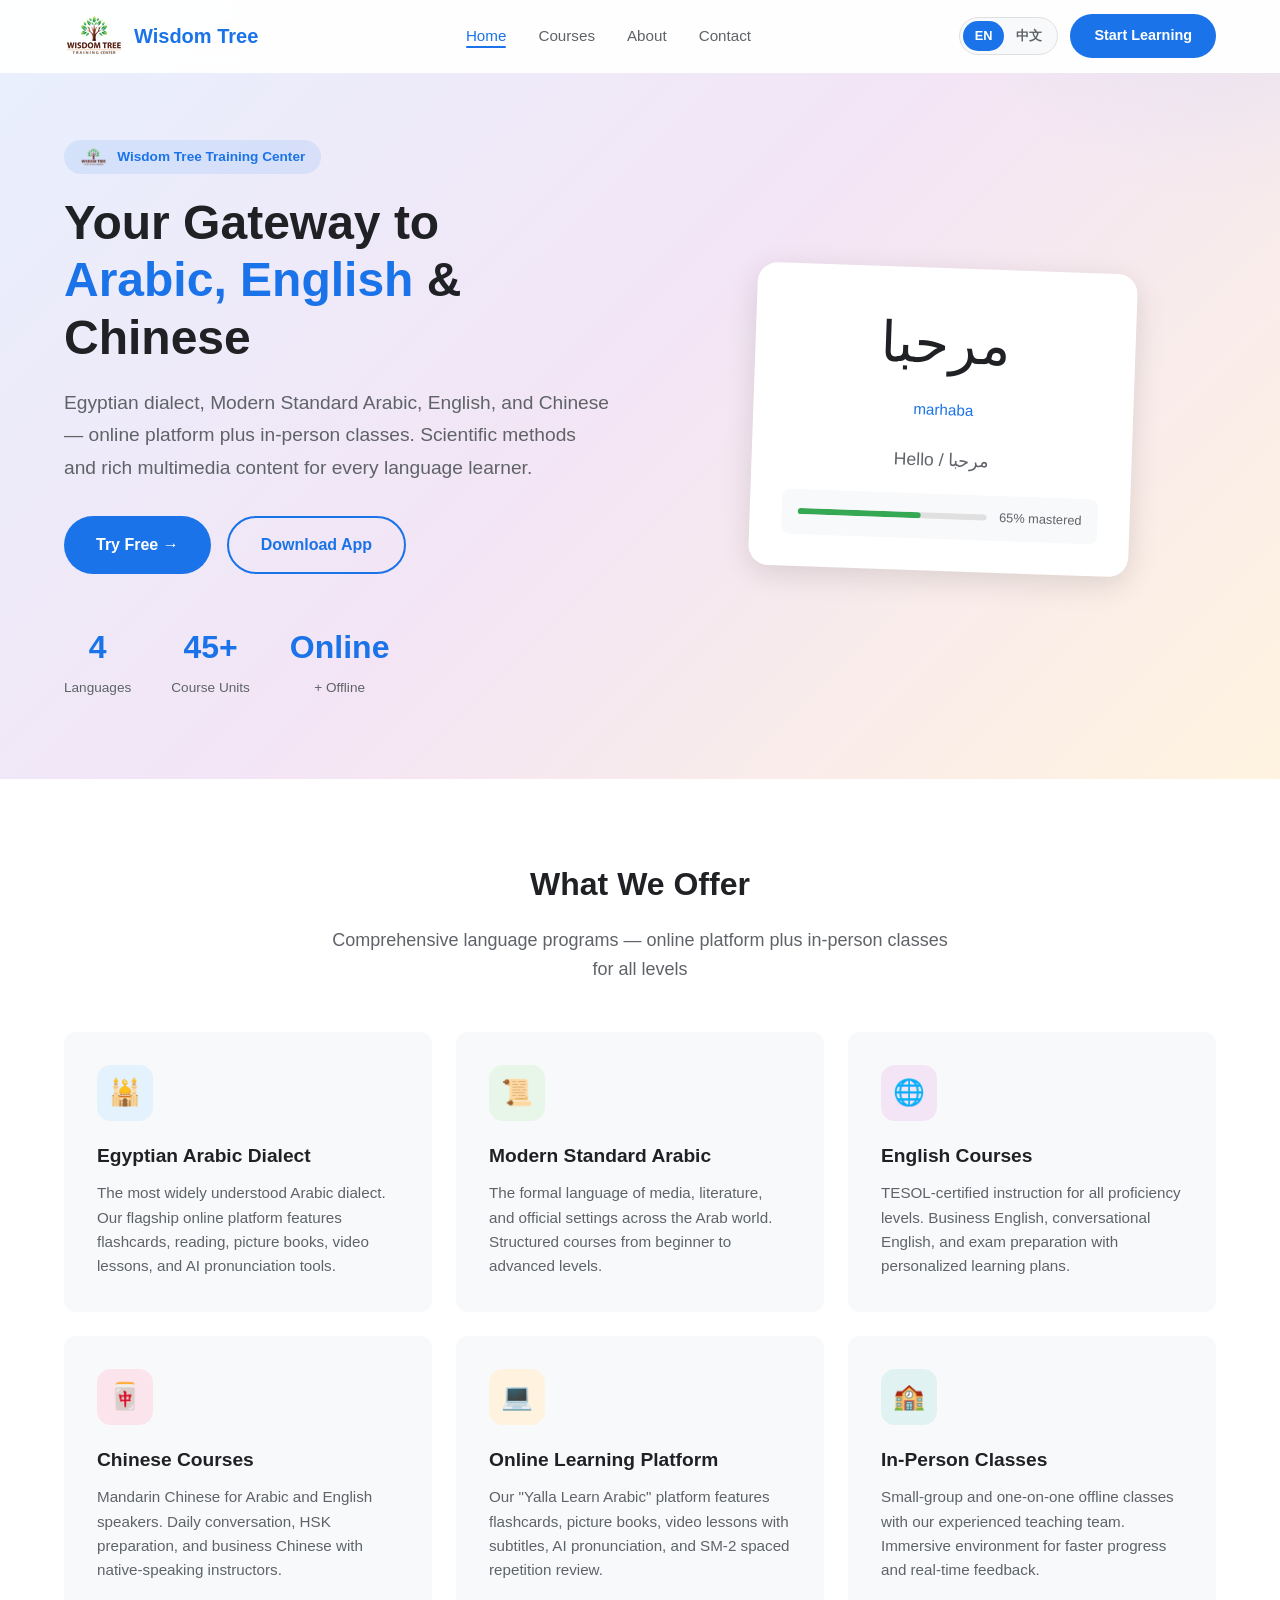
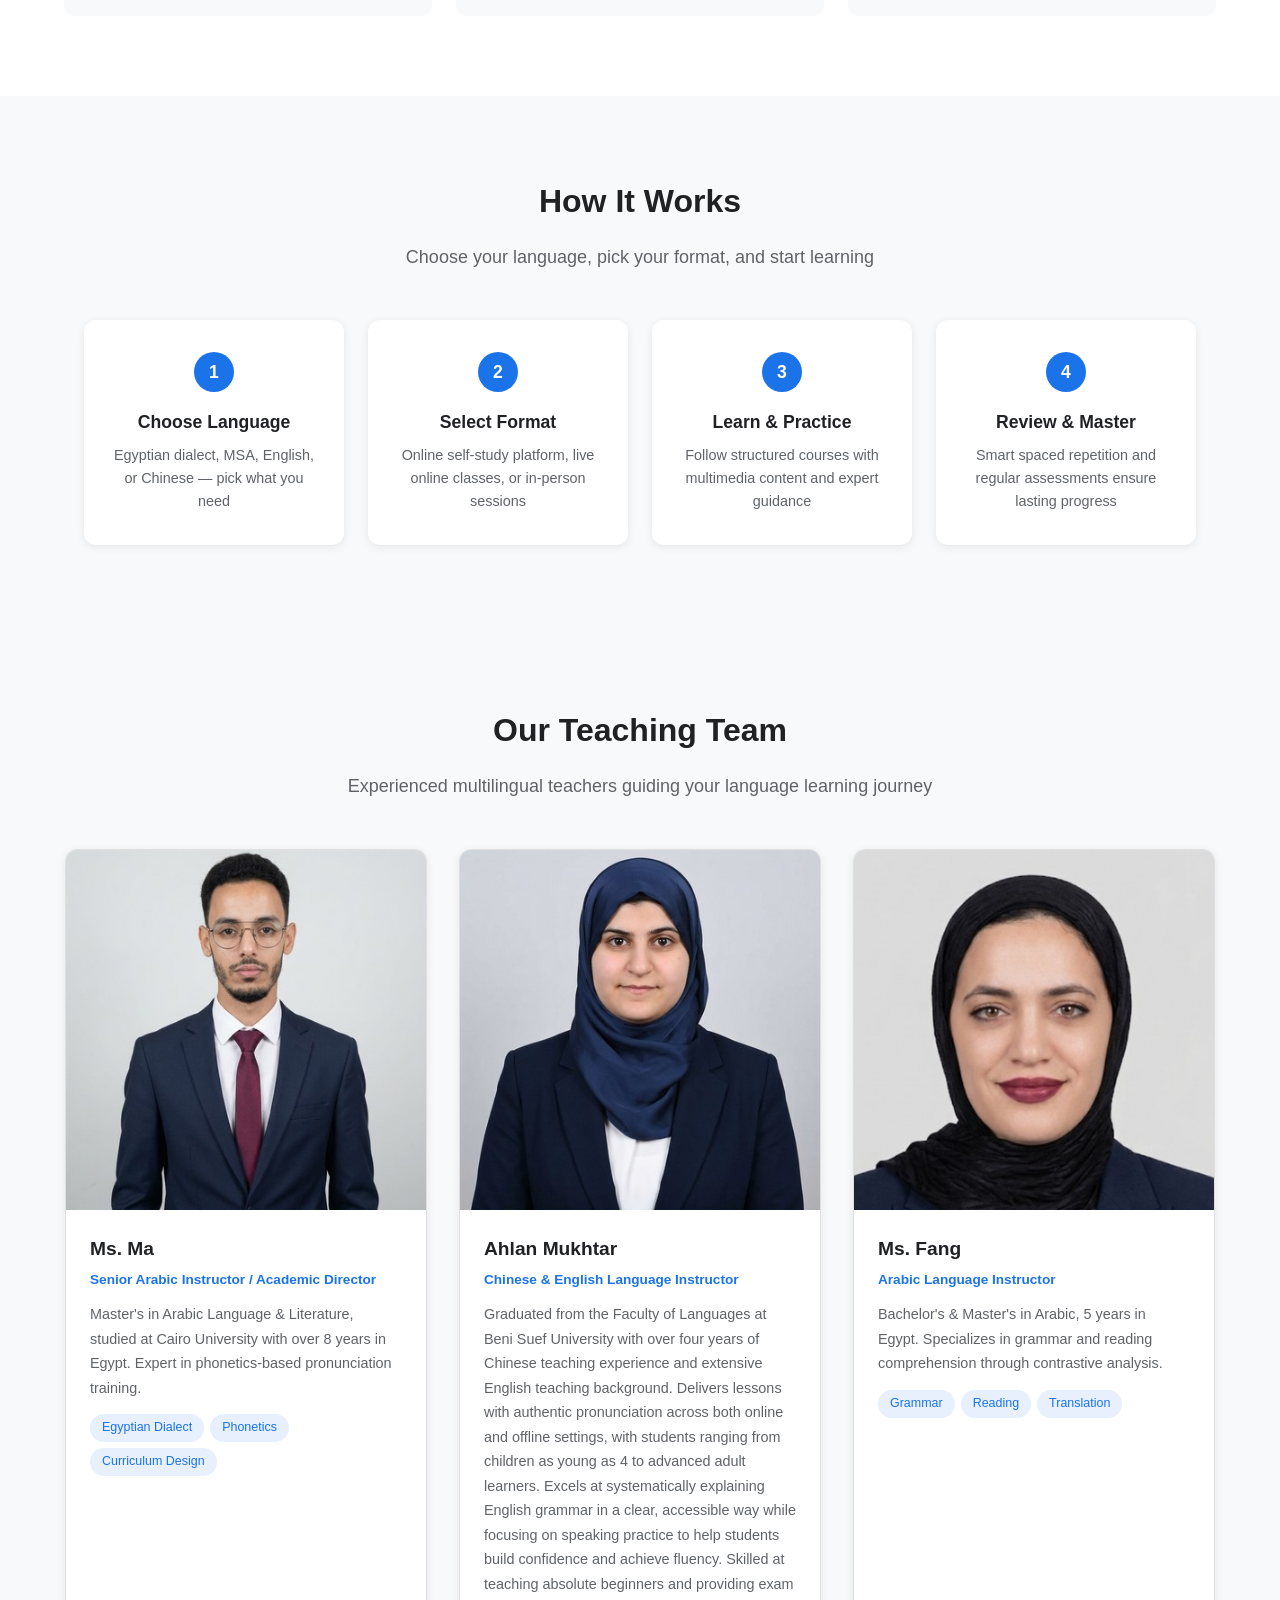
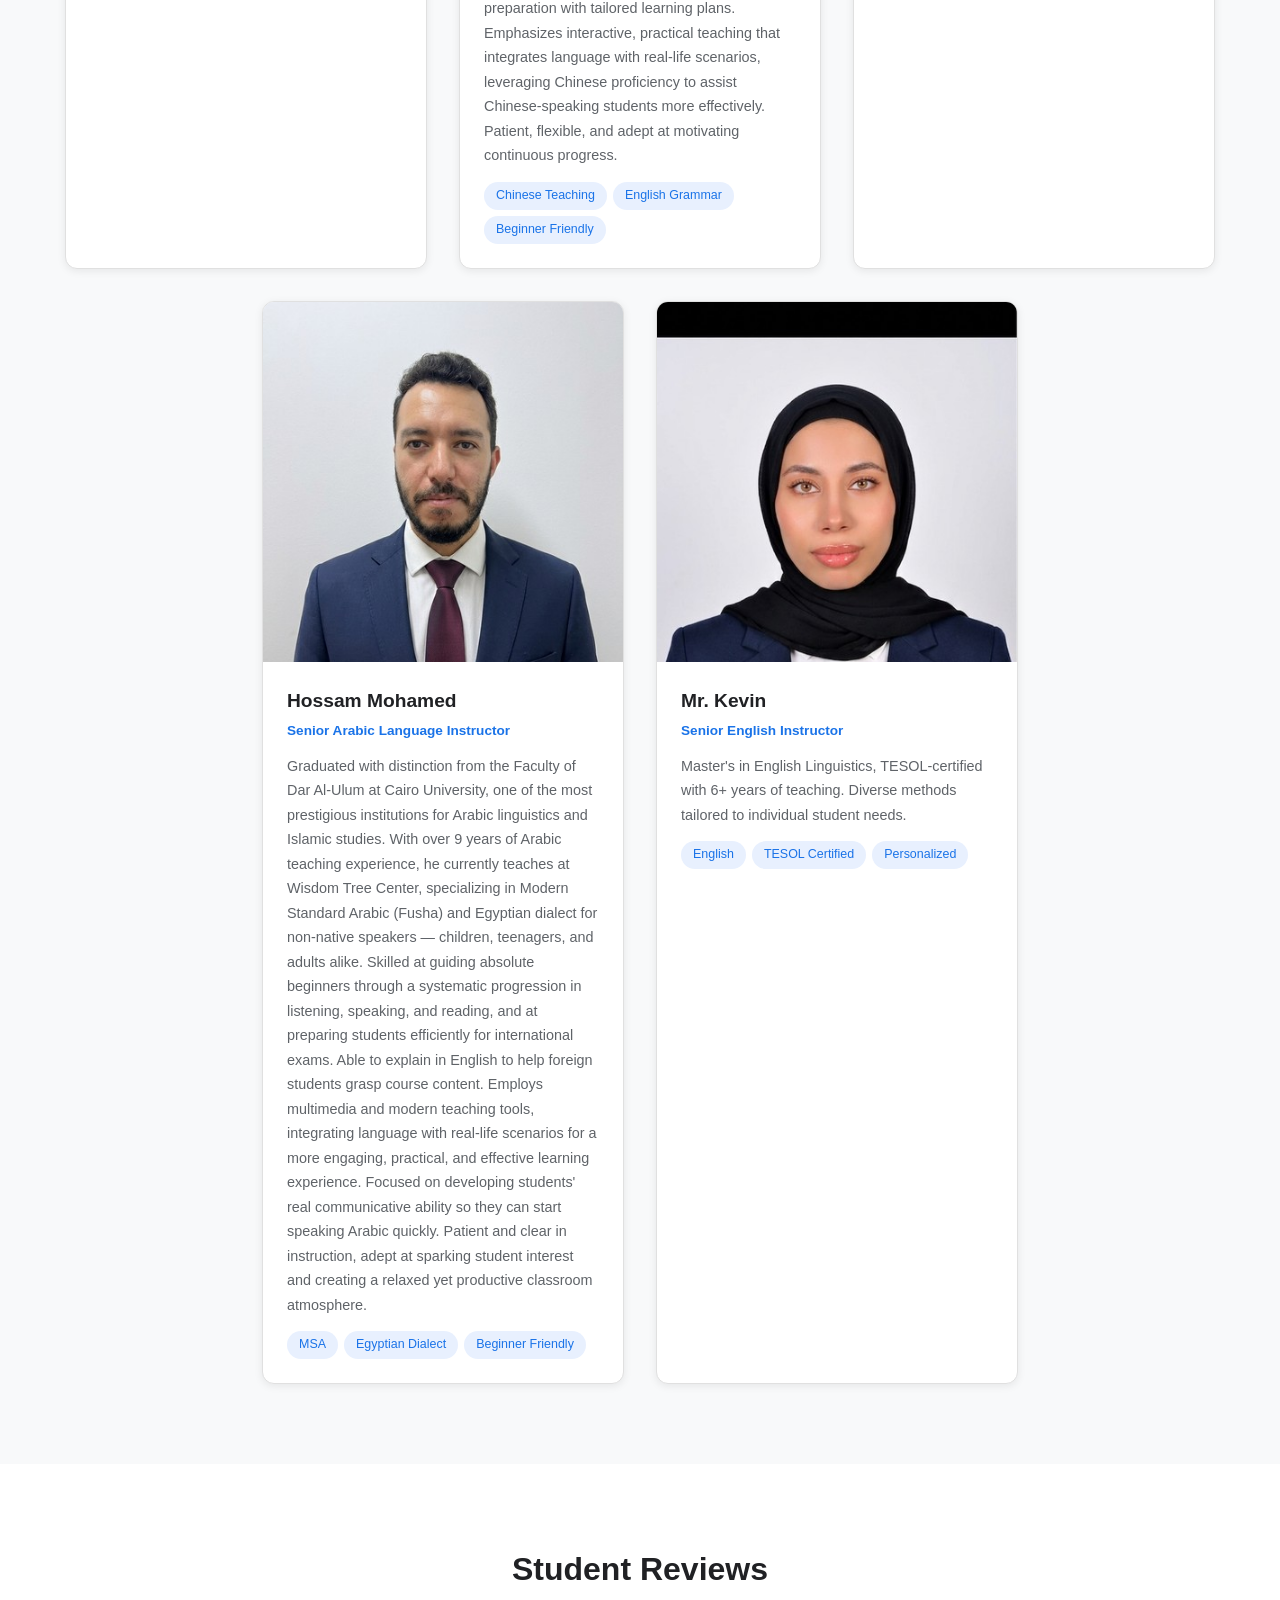
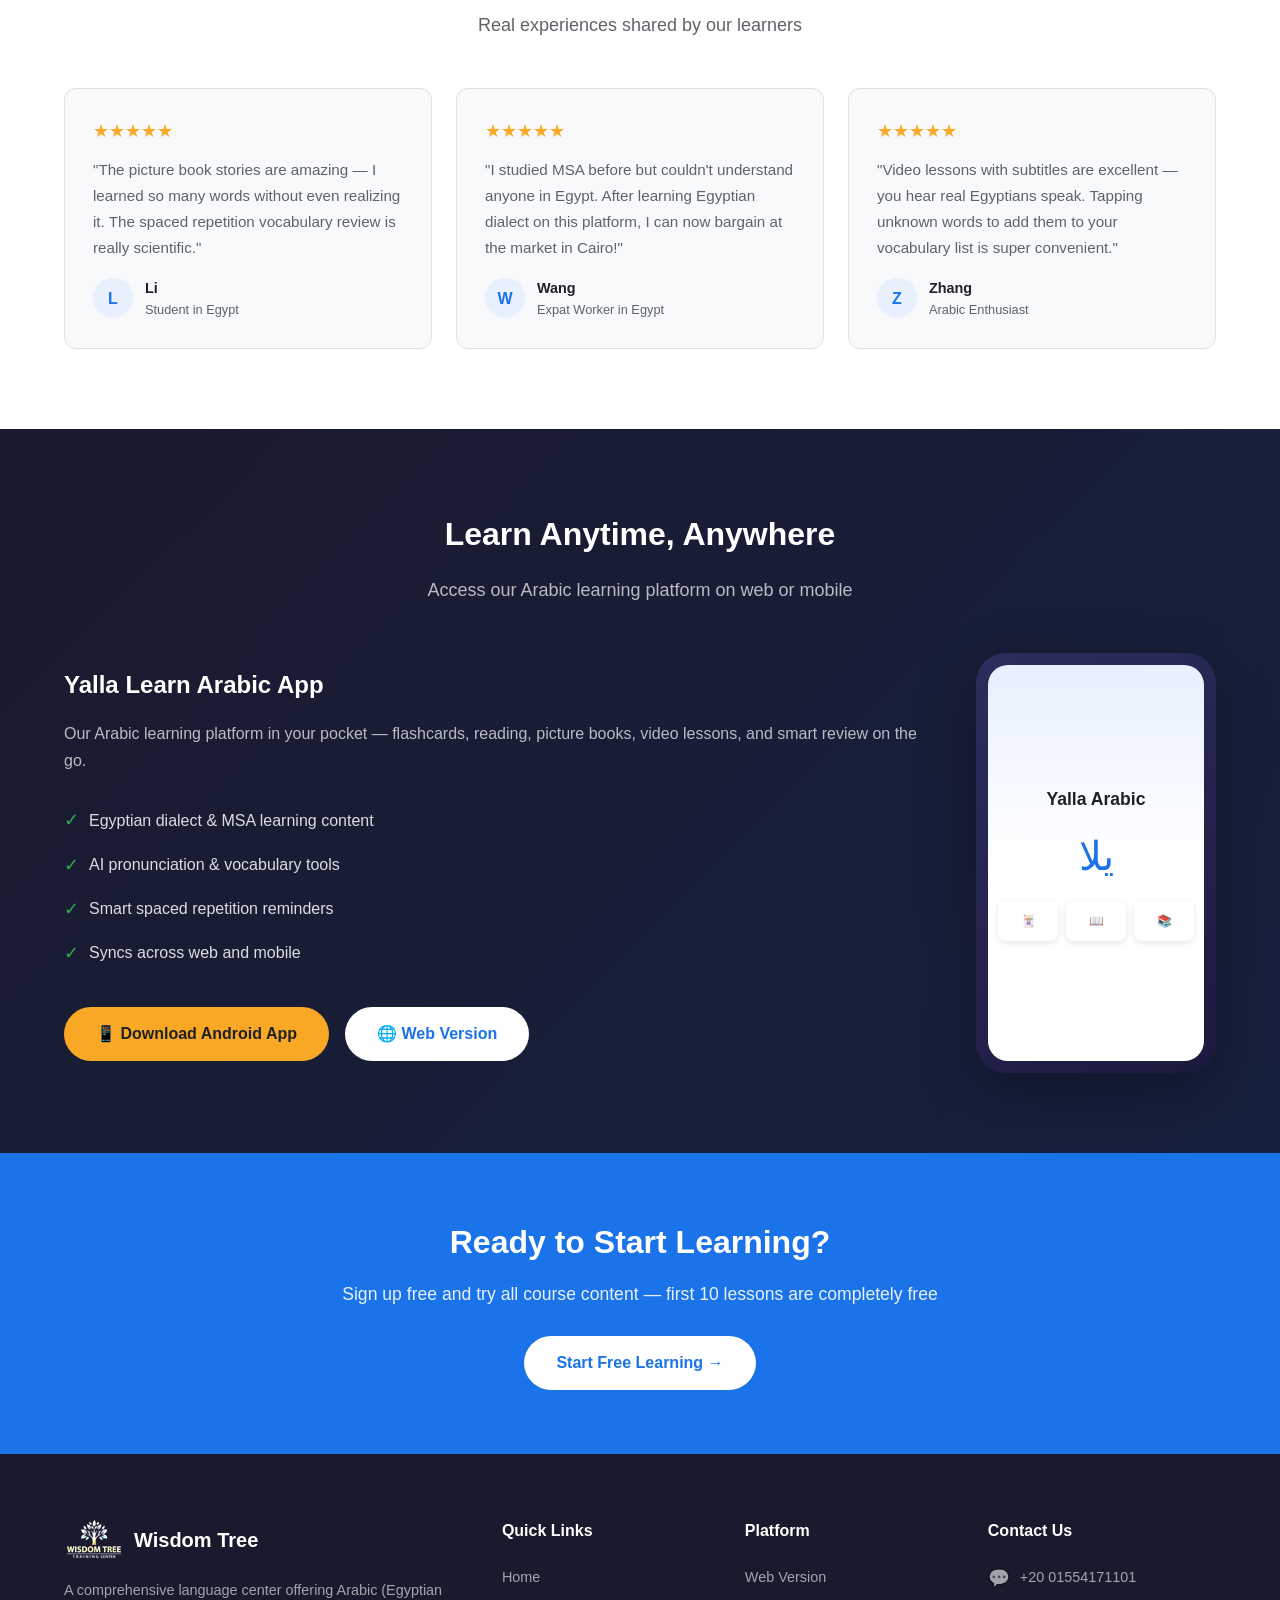
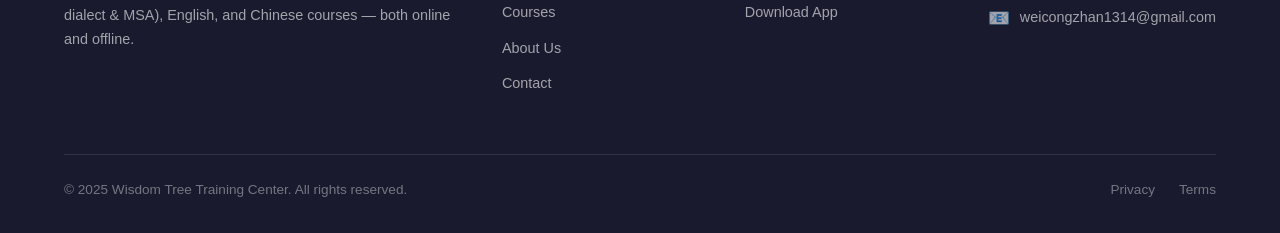
==== index.html @ ce5a6f1a "更新全站联系方式：WhatsApp、微信、邮箱 Made-with: Cursor" ====
<!DOCTYPE html>
<html lang="en">
<head>
  <meta charset="UTF-8">
  <meta name="viewport" content="width=device-width, initial-scale=1.0">
  <title>Wisdom Tree Training Center - Arabic, English & Chinese Language Education</title>
  <meta name="description" content="Wisdom Tree Training Center offers Egyptian Arabic dialect, Modern Standard Arabic, English, and Chinese courses — both online and offline. Flashcards, reading, video lessons, AI tools and more.">
  <link rel="stylesheet" href="css/style.css">
</head>
<body>

  <!-- Header -->
  <header class="header">
    <nav class="nav container">
      <a href="index.html" class="nav-logo">
        <img src="images/logo-nav.png" alt="Wisdom Tree" class="logo-img">
        <span>Wisdom Tree</span>
      </a>
      <ul class="nav-links">
        <li><a href="index.html" class="active">Home</a></li>
        <li><a href="courses.html">Courses</a></li>
        <li><a href="about.html">About</a></li>
        <li><a href="contact.html">Contact</a></li>
      </ul>
      <div class="nav-right">
        <div class="lang-switch">
          <a href="index.html" class="active">EN</a>
          <a href="zh/index.html">中文</a>
        </div>
        <a href="https://www.7wisdomtree.com" class="btn btn-primary nav-cta">Start Learning</a>
      </div>
      <div class="nav-toggle">
        <span></span><span></span><span></span>
      </div>
    </nav>
    <div class="mobile-menu">
      <a href="index.html" class="active">Home</a>
      <a href="courses.html">Courses</a>
      <a href="about.html">About</a>
      <a href="contact.html">Contact</a>
      <a href="zh/index.html">中文版</a>
      <a href="https://www.7wisdomtree.com">Start Learning →</a>
    </div>
  </header>

  <!-- Hero -->
  <section class="hero">
    <div class="container">
      <div class="hero-content">
        <div class="hero-badge"><img src="images/logo-nav.png" alt="" style="height: 20px; width: auto; vertical-align: middle; margin-right: 4px;"> Wisdom Tree Training Center</div>
        <h1 class="hero-title">
          Your Gateway to<br><span class="highlight">Arabic, English</span> & Chinese
        </h1>
        <p class="hero-desc">
          Egyptian dialect, Modern Standard Arabic, English, and Chinese — online platform plus in-person classes. Scientific methods and rich multimedia content for every language learner.
        </p>
        <div class="hero-actions">
          <a href="https://www.7wisdomtree.com" class="btn btn-primary">Try Free →</a>
          <a href="https://www.7wisdomtree.com/download" class="btn btn-outline">Download App</a>
        </div>
        <div class="hero-stats">
          <div class="hero-stat">
            <div class="number">4</div>
            <div class="label">Languages</div>
          </div>
          <div class="hero-stat">
            <div class="number">45+</div>
            <div class="label">Course Units</div>
          </div>
          <div class="hero-stat">
            <div class="number">Online</div>
            <div class="label">+ Offline</div>
          </div>
        </div>
      </div>
      <div class="hero-visual">
        <div class="hero-card">
          <div class="arabic-word">مرحبا</div>
          <div class="word-phonetic">marhaba</div>
          <div class="word-meaning">Hello / مرحبا</div>
          <div class="card-progress">
            <div class="progress-bar"><div class="progress-fill"></div></div>
            <span class="progress-text">65% mastered</span>
          </div>
        </div>
      </div>
    </div>
  </section>

  <!-- Features -->
  <section class="features section" id="features">
    <div class="container">
      <h2 class="section-title">What We Offer</h2>
      <p class="section-subtitle">Comprehensive language programs — online platform plus in-person classes for all levels</p>
      <div class="features-grid">
        <div class="feature-card">
          <div class="feature-icon blue">🕌</div>
          <h3>Egyptian Arabic Dialect</h3>
          <p>The most widely understood Arabic dialect. Our flagship online platform features flashcards, reading, picture books, video lessons, and AI pronunciation tools.</p>
        </div>
        <div class="feature-card">
          <div class="feature-icon green">📜</div>
          <h3>Modern Standard Arabic</h3>
          <p>The formal language of media, literature, and official settings across the Arab world. Structured courses from beginner to advanced levels.</p>
        </div>
        <div class="feature-card">
          <div class="feature-icon purple">🌐</div>
          <h3>English Courses</h3>
          <p>TESOL-certified instruction for all proficiency levels. Business English, conversational English, and exam preparation with personalized learning plans.</p>
        </div>
        <div class="feature-card">
          <div class="feature-icon red">🀄</div>
          <h3>Chinese Courses</h3>
          <p>Mandarin Chinese for Arabic and English speakers. Daily conversation, HSK preparation, and business Chinese with native-speaking instructors.</p>
        </div>
        <div class="feature-card">
          <div class="feature-icon orange">💻</div>
          <h3>Online Learning Platform</h3>
          <p>Our "Yalla Learn Arabic" platform features flashcards, picture books, video lessons with subtitles, AI pronunciation, and SM-2 spaced repetition review.</p>
        </div>
        <div class="feature-card">
          <div class="feature-icon teal">🏫</div>
          <h3>In-Person Classes</h3>
          <p>Small-group and one-on-one offline classes with our experienced teaching team. Immersive environment for faster progress and real-time feedback.</p>
        </div>
      </div>
    </div>
  </section>

  <!-- Learning Path -->
  <section class="learning-path section">
    <div class="container">
      <h2 class="section-title">How It Works</h2>
      <p class="section-subtitle">Choose your language, pick your format, and start learning</p>
      <div class="path-steps">
        <div class="path-step">
          <div class="step-number">1</div>
          <h3>Choose Language</h3>
          <p>Egyptian dialect, MSA, English, or Chinese — pick what you need</p>
        </div>
        <div class="path-step">
          <div class="step-number">2</div>
          <h3>Select Format</h3>
          <p>Online self-study platform, live online classes, or in-person sessions</p>
        </div>
        <div class="path-step">
          <div class="step-number">3</div>
          <h3>Learn & Practice</h3>
          <p>Follow structured courses with multimedia content and expert guidance</p>
        </div>
        <div class="path-step">
          <div class="step-number">4</div>
          <h3>Review & Master</h3>
          <p>Smart spaced repetition and regular assessments ensure lasting progress</p>
        </div>
      </div>
    </div>
  </section>

  <!-- Teachers -->
  <section class="section" style="background: var(--bg-alt);">
    <div class="container">
      <h2 class="section-title">Our Teaching Team</h2>
      <p class="section-subtitle">Experienced multilingual teachers guiding your language learning journey</p>
      <div class="teachers-grid">
        <div class="teacher-card"><div class="teacher-photo"><img src="images/teacher-1.jpg" alt="Ms. Ma"></div><div class="teacher-info"><h3>Ms. Ma</h3><div class="teacher-title">Senior Arabic Instructor / Academic Director</div><p>Master's in Arabic Language & Literature, studied at Cairo University with over 8 years in Egypt. Expert in phonetics-based pronunciation training.</p><div class="teacher-tags"><span class="teacher-tag">Egyptian Dialect</span><span class="teacher-tag">Phonetics</span><span class="teacher-tag">Curriculum Design</span></div></div></div>
        <div class="teacher-card"><div class="teacher-photo"><img src="images/teacher-2.jpg" alt="Ahlan Mukhtar"></div><div class="teacher-info"><h3>Ahlan Mukhtar</h3><div class="teacher-title">Chinese & English Language Instructor</div><p>Graduated from the Faculty of Languages at Beni Suef University with over four years of Chinese teaching experience and extensive English teaching background. Delivers lessons with authentic pronunciation across both online and offline settings, with students ranging from children as young as 4 to advanced adult learners. Excels at systematically explaining English grammar in a clear, accessible way while focusing on speaking practice to help students build confidence and achieve fluency. Skilled at teaching absolute beginners and providing exam preparation with tailored learning plans. Emphasizes interactive, practical teaching that integrates language with real-life scenarios, leveraging Chinese proficiency to assist Chinese-speaking students more effectively. Patient, flexible, and adept at motivating continuous progress.</p><div class="teacher-tags"><span class="teacher-tag">Chinese Teaching</span><span class="teacher-tag">English Grammar</span><span class="teacher-tag">Beginner Friendly</span></div></div></div>
        <div class="teacher-card"><div class="teacher-photo"><img src="images/teacher-3.jpg" alt="Ms. Fang"></div><div class="teacher-info"><h3>Ms. Fang</h3><div class="teacher-title">Arabic Language Instructor</div><p>Bachelor's & Master's in Arabic, 5 years in Egypt. Specializes in grammar and reading comprehension through contrastive analysis.</p><div class="teacher-tags"><span class="teacher-tag">Grammar</span><span class="teacher-tag">Reading</span><span class="teacher-tag">Translation</span></div></div></div>
        <div class="teacher-card"><div class="teacher-photo"><img src="images/teacher-4.jpg" alt="Hossam Mohamed"></div><div class="teacher-info"><h3>Hossam Mohamed</h3><div class="teacher-title">Senior Arabic Language Instructor</div><p>Graduated with distinction from the Faculty of Dar Al-Ulum at Cairo University, one of the most prestigious institutions for Arabic linguistics and Islamic studies. With over 9 years of Arabic teaching experience, he currently teaches at Wisdom Tree Center, specializing in Modern Standard Arabic (Fusha) and Egyptian dialect for non-native speakers — children, teenagers, and adults alike. Skilled at guiding absolute beginners through a systematic progression in listening, speaking, and reading, and at preparing students efficiently for international exams. Able to explain in English to help foreign students grasp course content. Employs multimedia and modern teaching tools, integrating language with real-life scenarios for a more engaging, practical, and effective learning experience. Focused on developing students' real communicative ability so they can start speaking Arabic quickly. Patient and clear in instruction, adept at sparking student interest and creating a relaxed yet productive classroom atmosphere.</p><div class="teacher-tags"><span class="teacher-tag">MSA</span><span class="teacher-tag">Egyptian Dialect</span><span class="teacher-tag">Beginner Friendly</span></div></div></div>
        <div class="teacher-card"><div class="teacher-photo"><img src="images/teacher-5.jpg" alt="Mr. Kevin"></div><div class="teacher-info"><h3>Mr. Kevin</h3><div class="teacher-title">Senior English Instructor</div><p>Master's in English Linguistics, TESOL-certified with 6+ years of teaching. Diverse methods tailored to individual student needs.</p><div class="teacher-tags"><span class="teacher-tag">English</span><span class="teacher-tag">TESOL Certified</span><span class="teacher-tag">Personalized</span></div></div></div>
      </div>
    </div>
  </section>

  <!-- Testimonials -->
  <section class="testimonials section">
    <div class="container">
      <h2 class="section-title">Student Reviews</h2>
      <p class="section-subtitle">Real experiences shared by our learners</p>
      <div class="testimonial-grid">
        <div class="testimonial-card">
          <div class="stars">★★★★★</div>
          <p class="quote">"The picture book stories are amazing — I learned so many words without even realizing it. The spaced repetition vocabulary review is really scientific."</p>
          <div class="author">
            <div class="avatar">L</div>
            <div>
              <div class="author-name">Li</div>
              <div class="author-desc">Student in Egypt</div>
            </div>
          </div>
        </div>
        <div class="testimonial-card">
          <div class="stars">★★★★★</div>
          <p class="quote">"I studied MSA before but couldn't understand anyone in Egypt. After learning Egyptian dialect on this platform, I can now bargain at the market in Cairo!"</p>
          <div class="author">
            <div class="avatar">W</div>
            <div>
              <div class="author-name">Wang</div>
              <div class="author-desc">Expat Worker in Egypt</div>
            </div>
          </div>
        </div>
        <div class="testimonial-card">
          <div class="stars">★★★★★</div>
          <p class="quote">"Video lessons with subtitles are excellent — you hear real Egyptians speak. Tapping unknown words to add them to your vocabulary list is super convenient."</p>
          <div class="author">
            <div class="avatar">Z</div>
            <div>
              <div class="author-name">Zhang</div>
              <div class="author-desc">Arabic Enthusiast</div>
            </div>
          </div>
        </div>
      </div>
    </div>
  </section>

  <!-- Download -->
  <section class="download section" id="download">
    <div class="container">
      <h2 class="section-title">Learn Anytime, Anywhere</h2>
      <p class="section-subtitle">Access our Arabic learning platform on web or mobile</p>
      <div class="download-content">
        <div class="download-info">
          <h3>Yalla Learn Arabic App</h3>
          <p>Our Arabic learning platform in your pocket — flashcards, reading, picture books, video lessons, and smart review on the go.</p>
          <ul class="download-features">
            <li><span class="check">✓</span> Egyptian dialect & MSA learning content</li>
            <li><span class="check">✓</span> AI pronunciation & vocabulary tools</li>
            <li><span class="check">✓</span> Smart spaced repetition reminders</li>
            <li><span class="check">✓</span> Syncs across web and mobile</li>
          </ul>
          <div class="download-buttons">
            <a href="https://www.7wisdomtree.com/download" class="btn btn-accent">📱 Download Android App</a>
            <a href="https://www.7wisdomtree.com" class="btn btn-white">🌐 Web Version</a>
          </div>
        </div>
        <div class="download-phone">
          <div class="download-phone-inner">
            <div class="phone-title">Yalla Arabic</div>
            <div class="phone-arabic">يلا</div>
            <div class="phone-cards">
              <div class="mini-card">🃏</div>
              <div class="mini-card">📖</div>
              <div class="mini-card">📚</div>
            </div>
          </div>
        </div>
      </div>
    </div>
  </section>

  <!-- CTA -->
  <section class="cta-section">
    <div class="container">
      <h2>Ready to Start Learning?</h2>
      <p>Sign up free and try all course content — first 10 lessons are completely free</p>
      <a href="https://www.7wisdomtree.com" class="btn btn-white">Start Free Learning →</a>
    </div>
  </section>

  <!-- Footer -->
  <footer class="footer">
    <div class="container">
      <div class="footer-grid">
        <div class="footer-brand">
          <a href="index.html" class="nav-logo" style="color: #fff;">
            <img src="images/logo-nav.png" alt="Wisdom Tree" class="logo-img" style="filter: brightness(10);">
            <span>Wisdom Tree</span>
          </a>
          <p>A comprehensive language center offering Arabic (Egyptian dialect & MSA), English, and Chinese courses — both online and offline.</p>
        </div>
        <div>
          <h4>Quick Links</h4>
          <ul class="footer-links">
            <li><a href="index.html">Home</a></li>
            <li><a href="courses.html">Courses</a></li>
            <li><a href="about.html">About Us</a></li>
            <li><a href="contact.html">Contact</a></li>
          </ul>
        </div>
        <div>
          <h4>Platform</h4>
          <ul class="footer-links">
            <li><a href="https://www.7wisdomtree.com">Web Version</a></li>
            <li><a href="https://www.7wisdomtree.com/download">Download App</a></li>
          </ul>
        </div>
        <div>
          <h4>Contact Us</h4>
          <div class="footer-contact-item">
            <span class="icon">💬</span>
            <span>+20 01554171101</span>
          </div>
          <div class="footer-contact-item">
            <span class="icon">📧</span>
            <span>weicongzhan1314@gmail.com</span>
          </div>
        </div>
      </div>
      <div class="footer-bottom">
        <span>&copy; 2025 Wisdom Tree Training Center. All rights reserved.</span>
        <div class="footer-bottom-links">
          <a href="https://www.7wisdomtree.com/privacy.html">Privacy</a>
          <a href="https://www.7wisdomtree.com/terms.html">Terms</a>
        </div>
      </div>
    </div>
  </footer>

  <script src="js/main.js"></script>
</body>
</html>
---- css/style.css ----
/* ========== Reset & Base ========== */
*, *::before, *::after {
  margin: 0;
  padding: 0;
  box-sizing: border-box;
}

:root {
  --primary: #1a73e8;
  --primary-dark: #1557b0;
  --primary-light: #e8f0fe;
  --accent: #f9a825;
  --accent-dark: #f57f17;
  --text: #202124;
  --text-secondary: #5f6368;
  --bg: #ffffff;
  --bg-alt: #f8f9fa;
  --bg-dark: #1a1a2e;
  --border: #e0e0e0;
  --success: #34a853;
  --radius: 12px;
  --shadow: 0 2px 8px rgba(0,0,0,0.08);
  --shadow-lg: 0 8px 30px rgba(0,0,0,0.12);
  --transition: 0.3s ease;
  --max-width: 1200px;
}

html {
  scroll-behavior: smooth;
  font-size: 16px;
}

body {
  font-family: -apple-system, BlinkMacSystemFont, 'Segoe UI', Roboto, 'Helvetica Neue', Arial, 'Noto Sans SC', sans-serif;
  color: var(--text);
  background: var(--bg);
  line-height: 1.6;
  -webkit-font-smoothing: antialiased;
}

a {
  text-decoration: none;
  color: inherit;
}

img {
  max-width: 100%;
  height: auto;
}

/* ========== Utility ========== */
.container {
  max-width: var(--max-width);
  margin: 0 auto;
  padding: 0 24px;
}

.section {
  padding: 80px 0;
}

.section-title {
  font-size: 2rem;
  font-weight: 700;
  text-align: center;
  margin-bottom: 16px;
  color: var(--text);
}

.section-subtitle {
  font-size: 1.125rem;
  text-align: center;
  color: var(--text-secondary);
  margin-bottom: 48px;
  max-width: 640px;
  margin-left: auto;
  margin-right: auto;
}

.btn {
  display: inline-flex;
  align-items: center;
  gap: 8px;
  padding: 14px 32px;
  border-radius: 50px;
  font-size: 1rem;
  font-weight: 600;
  cursor: pointer;
  border: none;
  transition: var(--transition);
  white-space: nowrap;
}

.btn-primary {
  background: var(--primary);
  color: #fff;
}
.btn-primary:hover {
  background: var(--primary-dark);
  transform: translateY(-2px);
  box-shadow: 0 4px 16px rgba(26,115,232,0.4);
}

.btn-accent {
  background: var(--accent);
  color: var(--text);
}
.btn-accent:hover {
  background: var(--accent-dark);
  transform: translateY(-2px);
  box-shadow: 0 4px 16px rgba(249,168,37,0.4);
}

.btn-outline {
  background: transparent;
  color: var(--primary);
  border: 2px solid var(--primary);
}
.btn-outline:hover {
  background: var(--primary);
  color: #fff;
  transform: translateY(-2px);
}

.btn-white {
  background: #fff;
  color: var(--primary);
}
.btn-white:hover {
  background: var(--primary-light);
  transform: translateY(-2px);
}

/* ========== Header / Nav ========== */
.header {
  position: fixed;
  top: 0;
  left: 0;
  right: 0;
  z-index: 1000;
  background: rgba(255,255,255,0.95);
  backdrop-filter: blur(10px);
  border-bottom: 1px solid transparent;
  transition: var(--transition);
}

.header.scrolled {
  border-bottom-color: var(--border);
  box-shadow: 0 1px 4px rgba(0,0,0,0.06);
}

.nav {
  display: flex;
  align-items: center;
  justify-content: space-between;
  height: 72px;
}

.nav-logo {
  display: flex;
  align-items: center;
  gap: 10px;
  font-size: 1.25rem;
  font-weight: 700;
  color: var(--primary);
}

.nav-logo .logo-icon {
  width: 40px;
  height: 40px;
  border-radius: 10px;
  display: flex;
  align-items: center;
  justify-content: center;
  font-size: 1.4rem;
}

.nav-logo .logo-img {
  height: 44px;
  width: auto;
  object-fit: contain;
}

.nav-links {
  display: flex;
  align-items: center;
  gap: 32px;
  list-style: none;
}

.nav-links a {
  font-size: 0.95rem;
  font-weight: 500;
  color: var(--text-secondary);
  transition: var(--transition);
  position: relative;
}

.nav-links a:hover,
.nav-links a.active {
  color: var(--primary);
}

.nav-links a.active::after {
  content: '';
  position: absolute;
  bottom: -4px;
  left: 0;
  right: 0;
  height: 2px;
  background: var(--primary);
  border-radius: 1px;
}

.nav-right {
  display: flex;
  align-items: center;
  gap: 12px;
}

.lang-switch {
  display: flex;
  align-items: center;
  background: var(--bg-alt);
  border-radius: 50px;
  padding: 3px;
  border: 1px solid var(--border);
}

.lang-switch a {
  padding: 5px 12px;
  font-size: 0.8rem;
  font-weight: 600;
  border-radius: 50px;
  color: var(--text-secondary);
  transition: var(--transition);
}

.lang-switch a.active {
  background: var(--primary);
  color: #fff;
}

.lang-switch a:hover:not(.active) {
  color: var(--primary);
}

.nav-cta {
  padding: 10px 24px;
  font-size: 0.9rem;
}

.nav-toggle {
  display: none;
  flex-direction: column;
  gap: 5px;
  cursor: pointer;
  padding: 4px;
}

.nav-toggle span {
  width: 24px;
  height: 2px;
  background: var(--text);
  border-radius: 2px;
  transition: var(--transition);
}

/* ========== Hero ========== */
.hero {
  padding: 140px 0 80px;
  background: linear-gradient(135deg, #e8f0fe 0%, #f3e5f5 50%, #fff3e0 100%);
  position: relative;
  overflow: hidden;
}

.hero::before {
  content: '';
  position: absolute;
  top: -50%;
  right: -20%;
  width: 600px;
  height: 600px;
  background: radial-gradient(circle, rgba(26,115,232,0.08) 0%, transparent 70%);
  border-radius: 50%;
}

.hero .container {
  display: flex;
  align-items: center;
  gap: 60px;
}

.hero-content {
  flex: 1;
  max-width: 580px;
}

.hero-badge {
  display: inline-flex;
  align-items: center;
  gap: 6px;
  padding: 6px 16px;
  background: rgba(26,115,232,0.1);
  color: var(--primary);
  border-radius: 50px;
  font-size: 0.85rem;
  font-weight: 600;
  margin-bottom: 20px;
}

.hero-title {
  font-size: 3rem;
  font-weight: 800;
  line-height: 1.2;
  margin-bottom: 20px;
  color: var(--text);
}

.hero-title .highlight {
  color: var(--primary);
}

.hero-desc {
  font-size: 1.2rem;
  color: var(--text-secondary);
  margin-bottom: 32px;
  line-height: 1.7;
}

.hero-actions {
  display: flex;
  gap: 16px;
  flex-wrap: wrap;
}

.hero-stats {
  display: flex;
  gap: 40px;
  margin-top: 48px;
}

.hero-stat {
  text-align: center;
}

.hero-stat .number {
  font-size: 2rem;
  font-weight: 800;
  color: var(--primary);
}

.hero-stat .label {
  font-size: 0.85rem;
  color: var(--text-secondary);
  margin-top: 4px;
}

.hero-visual {
  flex: 1;
  display: flex;
  justify-content: center;
  align-items: center;
}

.hero-card {
  background: #fff;
  border-radius: 20px;
  padding: 32px;
  box-shadow: var(--shadow-lg);
  max-width: 380px;
  width: 100%;
  transform: rotate(2deg);
}

.hero-card .arabic-word {
  font-size: 3.5rem;
  text-align: center;
  font-family: 'Noto Naskh Arabic', 'Traditional Arabic', serif;
  color: var(--text);
  margin-bottom: 8px;
  direction: rtl;
}

.hero-card .word-meaning {
  text-align: center;
  font-size: 1.1rem;
  color: var(--text-secondary);
  margin-bottom: 20px;
}

.hero-card .word-phonetic {
  text-align: center;
  font-size: 0.95rem;
  color: var(--primary);
  margin-bottom: 24px;
  font-weight: 500;
}

.hero-card .card-progress {
  background: var(--bg-alt);
  border-radius: 8px;
  padding: 12px 16px;
  display: flex;
  align-items: center;
  gap: 12px;
}

.hero-card .progress-bar {
  flex: 1;
  height: 6px;
  background: var(--border);
  border-radius: 3px;
  overflow: hidden;
}

.hero-card .progress-fill {
  height: 100%;
  width: 65%;
  background: var(--success);
  border-radius: 3px;
}

.hero-card .progress-text {
  font-size: 0.8rem;
  color: var(--text-secondary);
  white-space: nowrap;
}

/* ========== Features ========== */
.features {
  background: var(--bg);
}

.features-grid {
  display: grid;
  grid-template-columns: repeat(3, 1fr);
  gap: 24px;
}

.feature-card {
  background: var(--bg-alt);
  border-radius: var(--radius);
  padding: 32px;
  transition: var(--transition);
  border: 1px solid transparent;
}

.feature-card:hover {
  transform: translateY(-4px);
  box-shadow: var(--shadow-lg);
  border-color: var(--primary-light);
}

.feature-icon {
  width: 56px;
  height: 56px;
  border-radius: 14px;
  display: flex;
  align-items: center;
  justify-content: center;
  font-size: 1.6rem;
  margin-bottom: 20px;
}

.feature-icon.blue { background: #e3f2fd; }
.feature-icon.green { background: #e8f5e9; }
.feature-icon.orange { background: #fff3e0; }
.feature-icon.purple { background: #f3e5f5; }
.feature-icon.red { background: #fce4ec; }
.feature-icon.teal { background: #e0f2f1; }

.feature-card h3 {
  font-size: 1.2rem;
  font-weight: 700;
  margin-bottom: 10px;
}

.feature-card p {
  font-size: 0.95rem;
  color: var(--text-secondary);
  line-height: 1.6;
}

/* ========== Learning Path ========== */
.learning-path {
  background: var(--bg-alt);
}

.path-steps {
  display: flex;
  gap: 24px;
  justify-content: center;
  flex-wrap: wrap;
}

.path-step {
  flex: 1;
  min-width: 220px;
  max-width: 260px;
  text-align: center;
  padding: 32px 24px;
  background: #fff;
  border-radius: var(--radius);
  position: relative;
  box-shadow: var(--shadow);
}

.path-step .step-number {
  width: 40px;
  height: 40px;
  border-radius: 50%;
  background: var(--primary);
  color: #fff;
  display: flex;
  align-items: center;
  justify-content: center;
  font-size: 1.1rem;
  font-weight: 700;
  margin: 0 auto 16px;
}

.path-step h3 {
  font-size: 1.1rem;
  font-weight: 700;
  margin-bottom: 8px;
}

.path-step p {
  font-size: 0.9rem;
  color: var(--text-secondary);
}

/* ========== Download / CTA ========== */
.download {
  background: linear-gradient(135deg, var(--bg-dark) 0%, #16213e 100%);
  color: #fff;
}

.download .section-title {
  color: #fff;
}

.download .section-subtitle {
  color: rgba(255,255,255,0.7);
}

.download-content {
  display: flex;
  align-items: center;
  justify-content: center;
  gap: 48px;
  flex-wrap: wrap;
}

.download-info {
  flex: 1;
  min-width: 300px;
}

.download-info h3 {
  font-size: 1.5rem;
  margin-bottom: 16px;
}

.download-info p {
  color: rgba(255,255,255,0.7);
  margin-bottom: 24px;
  line-height: 1.7;
}

.download-features {
  list-style: none;
  margin-bottom: 32px;
}

.download-features li {
  padding: 8px 0;
  display: flex;
  align-items: center;
  gap: 10px;
  color: rgba(255,255,255,0.85);
}

.download-features li .check {
  color: var(--success);
  font-size: 1.1rem;
}

.download-buttons {
  display: flex;
  gap: 16px;
  flex-wrap: wrap;
}

.download-phone {
  flex-shrink: 0;
  width: 240px;
  height: 420px;
  background: linear-gradient(145deg, #2d2d5e, #1a1a3e);
  border-radius: 30px;
  padding: 12px;
  box-shadow: 0 20px 60px rgba(0,0,0,0.3);
}

.download-phone-inner {
  width: 100%;
  height: 100%;
  background: linear-gradient(180deg, #e8f0fe 0%, #fff 50%);
  border-radius: 20px;
  display: flex;
  flex-direction: column;
  align-items: center;
  justify-content: center;
  gap: 12px;
  padding: 24px;
}

.download-phone-inner .phone-title {
  color: var(--text);
  font-size: 1.1rem;
  font-weight: 700;
}

.download-phone-inner .phone-arabic {
  font-size: 2.5rem;
  font-family: 'Noto Naskh Arabic', serif;
  color: var(--primary);
  direction: rtl;
}

.download-phone-inner .phone-cards {
  display: flex;
  gap: 8px;
}

.download-phone-inner .mini-card {
  width: 60px;
  height: 40px;
  background: #fff;
  border-radius: 8px;
  box-shadow: 0 2px 6px rgba(0,0,0,0.1);
  display: flex;
  align-items: center;
  justify-content: center;
  font-size: 0.75rem;
}

/* ========== Testimonials ========== */
.testimonials {
  background: var(--bg);
}

.testimonial-grid {
  display: grid;
  grid-template-columns: repeat(3, 1fr);
  gap: 24px;
}

.testimonial-card {
  background: var(--bg-alt);
  border-radius: var(--radius);
  padding: 28px;
  border: 1px solid var(--border);
}

.testimonial-card .stars {
  color: var(--accent);
  margin-bottom: 12px;
  font-size: 1.1rem;
}

.testimonial-card .quote {
  font-size: 0.95rem;
  color: var(--text-secondary);
  line-height: 1.7;
  margin-bottom: 16px;
}

.testimonial-card .author {
  display: flex;
  align-items: center;
  gap: 12px;
}

.testimonial-card .avatar {
  width: 40px;
  height: 40px;
  border-radius: 50%;
  background: var(--primary-light);
  color: var(--primary);
  display: flex;
  align-items: center;
  justify-content: center;
  font-weight: 700;
}

.testimonial-card .author-name {
  font-weight: 600;
  font-size: 0.9rem;
}

.testimonial-card .author-desc {
  font-size: 0.8rem;
  color: var(--text-secondary);
}

/* ========== Footer ========== */
.footer {
  background: var(--bg-dark);
  color: rgba(255,255,255,0.85);
  padding: 64px 0 32px;
}

.footer-grid {
  display: grid;
  grid-template-columns: 2fr 1fr 1fr 1fr;
  gap: 48px;
  margin-bottom: 48px;
}

.footer-brand p {
  color: rgba(255,255,255,0.6);
  font-size: 0.9rem;
  line-height: 1.7;
  margin-top: 16px;
}

.footer h4 {
  font-size: 1rem;
  font-weight: 600;
  margin-bottom: 20px;
  color: #fff;
}

.footer-links {
  list-style: none;
}

.footer-links li {
  margin-bottom: 10px;
}

.footer-links a {
  color: rgba(255,255,255,0.6);
  font-size: 0.9rem;
  transition: var(--transition);
}

.footer-links a:hover {
  color: #fff;
}

.footer-contact-item {
  display: flex;
  align-items: center;
  gap: 10px;
  margin-bottom: 12px;
  color: rgba(255,255,255,0.6);
  font-size: 0.9rem;
}

.footer-contact-item .icon {
  font-size: 1.1rem;
}

.footer-bottom {
  border-top: 1px solid rgba(255,255,255,0.1);
  padding-top: 24px;
  display: flex;
  justify-content: space-between;
  align-items: center;
  font-size: 0.85rem;
  color: rgba(255,255,255,0.4);
}

.footer-bottom-links {
  display: flex;
  gap: 24px;
}

.footer-bottom-links a {
  color: rgba(255,255,255,0.4);
  transition: var(--transition);
}

.footer-bottom-links a:hover {
  color: rgba(255,255,255,0.8);
}

/* ========== Page Hero (sub pages) ========== */
.page-hero {
  padding: 140px 0 60px;
  background: linear-gradient(135deg, #e8f0fe 0%, #f3e5f5 100%);
  text-align: center;
}

.page-hero h1 {
  font-size: 2.5rem;
  font-weight: 800;
  margin-bottom: 12px;
}

.page-hero p {
  font-size: 1.1rem;
  color: var(--text-secondary);
}

/* ========== Courses Page ========== */
.course-categories {
  display: grid;
  grid-template-columns: repeat(2, 1fr);
  gap: 32px;
}

.course-category {
  background: var(--bg-alt);
  border-radius: var(--radius);
  overflow: hidden;
  border: 1px solid var(--border);
  transition: var(--transition);
}

.course-category:hover {
  box-shadow: var(--shadow-lg);
  transform: translateY(-4px);
}

.course-category-header {
  padding: 24px 28px;
  background: #fff;
  border-bottom: 1px solid var(--border);
}

.course-category-header h3 {
  font-size: 1.3rem;
  font-weight: 700;
  margin-bottom: 6px;
}

.course-category-header p {
  font-size: 0.9rem;
  color: var(--text-secondary);
}

.course-category-body {
  padding: 24px 28px;
}

.course-category-body ul {
  list-style: none;
}

.course-category-body li {
  padding: 10px 0;
  border-bottom: 1px solid var(--border);
  display: flex;
  align-items: center;
  gap: 10px;
  font-size: 0.95rem;
  color: var(--text-secondary);
}

.course-category-body li:last-child {
  border-bottom: none;
}

.course-category-body li .icon {
  color: var(--success);
}

/* ========== About Page ========== */
.about-content {
  display: grid;
  grid-template-columns: 1fr 1fr;
  gap: 60px;
  align-items: center;
}

.about-text h2 {
  font-size: 1.8rem;
  font-weight: 700;
  margin-bottom: 16px;
}

.about-text p {
  color: var(--text-secondary);
  line-height: 1.8;
  margin-bottom: 16px;
}

.about-image {
  background: linear-gradient(135deg, #e8f0fe, #f3e5f5);
  border-radius: var(--radius);
  height: 360px;
  display: flex;
  align-items: center;
  justify-content: center;
  font-size: 5rem;
}

.values-grid {
  display: grid;
  grid-template-columns: repeat(3, 1fr);
  gap: 24px;
}

.value-card {
  text-align: center;
  padding: 32px 24px;
  background: var(--bg-alt);
  border-radius: var(--radius);
}

.value-card .value-icon {
  font-size: 2.5rem;
  margin-bottom: 16px;
}

.value-card h3 {
  font-size: 1.1rem;
  font-weight: 700;
  margin-bottom: 8px;
}

.value-card p {
  font-size: 0.9rem;
  color: var(--text-secondary);
}

/* ========== Teachers ========== */
.teachers-grid {
  display: flex;
  flex-wrap: wrap;
  gap: 32px;
  justify-content: center;
}

.teacher-card {
  width: calc(33.333% - 22px);
  min-width: 280px;
}

.teacher-card {
  background: #fff;
  border-radius: var(--radius);
  overflow: hidden;
  box-shadow: var(--shadow);
  transition: var(--transition);
  border: 1px solid var(--border);
  /* width already set above */
}

.teacher-card:hover {
  transform: translateY(-6px);
  box-shadow: var(--shadow-lg);
}

.teacher-photo {
  width: 100%;
  aspect-ratio: 1;
  overflow: hidden;
  background: linear-gradient(135deg, #e8f0fe 0%, #f3e5f5 100%);
  display: flex;
  align-items: center;
  justify-content: center;
}

.teacher-photo img {
  width: 100%;
  height: 100%;
  object-fit: cover;
}

.teacher-photo .photo-placeholder {
  font-size: 5rem;
  color: var(--primary);
  opacity: 0.5;
}

.teacher-info {
  padding: 24px;
}

.teacher-info h3 {
  font-size: 1.2rem;
  font-weight: 700;
  margin-bottom: 4px;
}

.teacher-info .teacher-title {
  font-size: 0.85rem;
  color: var(--primary);
  font-weight: 600;
  margin-bottom: 12px;
}

.teacher-info p {
  font-size: 0.9rem;
  color: var(--text-secondary);
  line-height: 1.7;
}

.teacher-tags {
  display: flex;
  flex-wrap: wrap;
  gap: 6px;
  margin-top: 14px;
}

.teacher-tag {
  display: inline-block;
  padding: 4px 12px;
  background: var(--primary-light);
  color: var(--primary);
  border-radius: 50px;
  font-size: 0.78rem;
  font-weight: 500;
}

@media (max-width: 960px) {
  .teacher-card {
    width: calc(50% - 16px);
    min-width: 240px;
  }
}

@media (max-width: 640px) {
  .teacher-card {
    width: 100%;
    max-width: 400px;
    min-width: unset;
  }
}

/* ========== Contact Page ========== */
.contact-grid {
  display: grid;
  grid-template-columns: 1fr 1fr;
  gap: 48px;
}

.contact-methods {
  display: flex;
  flex-direction: column;
  gap: 20px;
}

.contact-method {
  display: flex;
  align-items: flex-start;
  gap: 16px;
  padding: 24px;
  background: var(--bg-alt);
  border-radius: var(--radius);
  border: 1px solid var(--border);
  transition: var(--transition);
}

.contact-method:hover {
  border-color: var(--primary);
  box-shadow: var(--shadow);
}

.contact-method .method-icon {
  width: 48px;
  height: 48px;
  border-radius: 12px;
  display: flex;
  align-items: center;
  justify-content: center;
  font-size: 1.4rem;
  flex-shrink: 0;
}

.contact-method .method-icon.whatsapp { background: #e8f5e9; }
.contact-method .method-icon.wechat { background: #e8f5e9; }
.contact-method .method-icon.email { background: #e3f2fd; }
.contact-method .method-icon.location { background: #fff3e0; }

.contact-method h3 {
  font-size: 1.05rem;
  font-weight: 600;
  margin-bottom: 4px;
}

.contact-method p {
  font-size: 0.9rem;
  color: var(--text-secondary);
}

.contact-method a {
  color: var(--primary);
  font-weight: 500;
}

.contact-map {
  background: var(--bg-alt);
  border-radius: var(--radius);
  height: 100%;
  min-height: 400px;
  display: flex;
  flex-direction: column;
  align-items: center;
  justify-content: center;
  border: 1px solid var(--border);
  gap: 16px;
}

.contact-map .map-icon {
  font-size: 4rem;
}

.contact-map p {
  color: var(--text-secondary);
  text-align: center;
  font-size: 0.95rem;
}

/* ========== CTA Section ========== */
.cta-section {
  background: var(--primary);
  color: #fff;
  text-align: center;
  padding: 64px 0;
}

.cta-section h2 {
  font-size: 2rem;
  font-weight: 700;
  margin-bottom: 12px;
}

.cta-section p {
  font-size: 1.1rem;
  opacity: 0.9;
  margin-bottom: 28px;
}

/* ========== Mobile Nav ========== */
.mobile-menu {
  display: none;
  position: fixed;
  top: 72px;
  left: 0;
  right: 0;
  background: #fff;
  border-bottom: 1px solid var(--border);
  padding: 16px 24px;
  box-shadow: var(--shadow-lg);
  z-index: 999;
}

.mobile-menu.show {
  display: block;
}

.mobile-menu a {
  display: block;
  padding: 12px 0;
  font-size: 1rem;
  font-weight: 500;
  color: var(--text-secondary);
  border-bottom: 1px solid var(--border);
}

.mobile-menu a:last-child {
  border-bottom: none;
}

.mobile-menu a:hover,
.mobile-menu a.active {
  color: var(--primary);
}

/* ========== Responsive ========== */
@media (max-width: 960px) {
  .hero .container {
    flex-direction: column;
    text-align: center;
  }

  .hero-content {
    max-width: 100%;
  }

  .hero-title {
    font-size: 2.2rem;
  }

  .hero-actions {
    justify-content: center;
  }

  .hero-stats {
    justify-content: center;
  }

  .hero-visual {
    display: none;
  }

  .features-grid {
    grid-template-columns: repeat(2, 1fr);
  }

  .testimonial-grid {
    grid-template-columns: 1fr;
  }

  .footer-grid {
    grid-template-columns: 1fr 1fr;
    gap: 32px;
  }

  .about-content {
    grid-template-columns: 1fr;
  }

  .course-categories {
    grid-template-columns: 1fr;
  }

  .contact-grid {
    grid-template-columns: 1fr;
  }
}

@media (max-width: 640px) {
  .nav-links {
    display: none;
  }

  .nav-right {
    display: none;
  }

  .nav-toggle {
    display: flex;
  }

  .hero {
    padding: 120px 0 60px;
  }

  .hero-title {
    font-size: 1.8rem;
  }

  .hero-desc {
    font-size: 1rem;
  }

  .hero-stats {
    gap: 24px;
  }

  .hero-stat .number {
    font-size: 1.5rem;
  }

  .features-grid {
    grid-template-columns: 1fr;
  }

  .path-steps {
    flex-direction: column;
    align-items: center;
  }

  .section {
    padding: 60px 0;
  }

  .section-title {
    font-size: 1.6rem;
  }

  .footer-grid {
    grid-template-columns: 1fr;
    gap: 24px;
  }

  .footer-bottom {
    flex-direction: column;
    gap: 12px;
    text-align: center;
  }

  .download-content {
    flex-direction: column;
    text-align: center;
  }

  .download-phone {
    width: 200px;
    height: 350px;
  }

  .values-grid {
    grid-template-columns: 1fr;
  }

  .page-hero h1 {
    font-size: 1.8rem;
  }

  .btn {
    padding: 12px 24px;
    font-size: 0.9rem;
  }
}
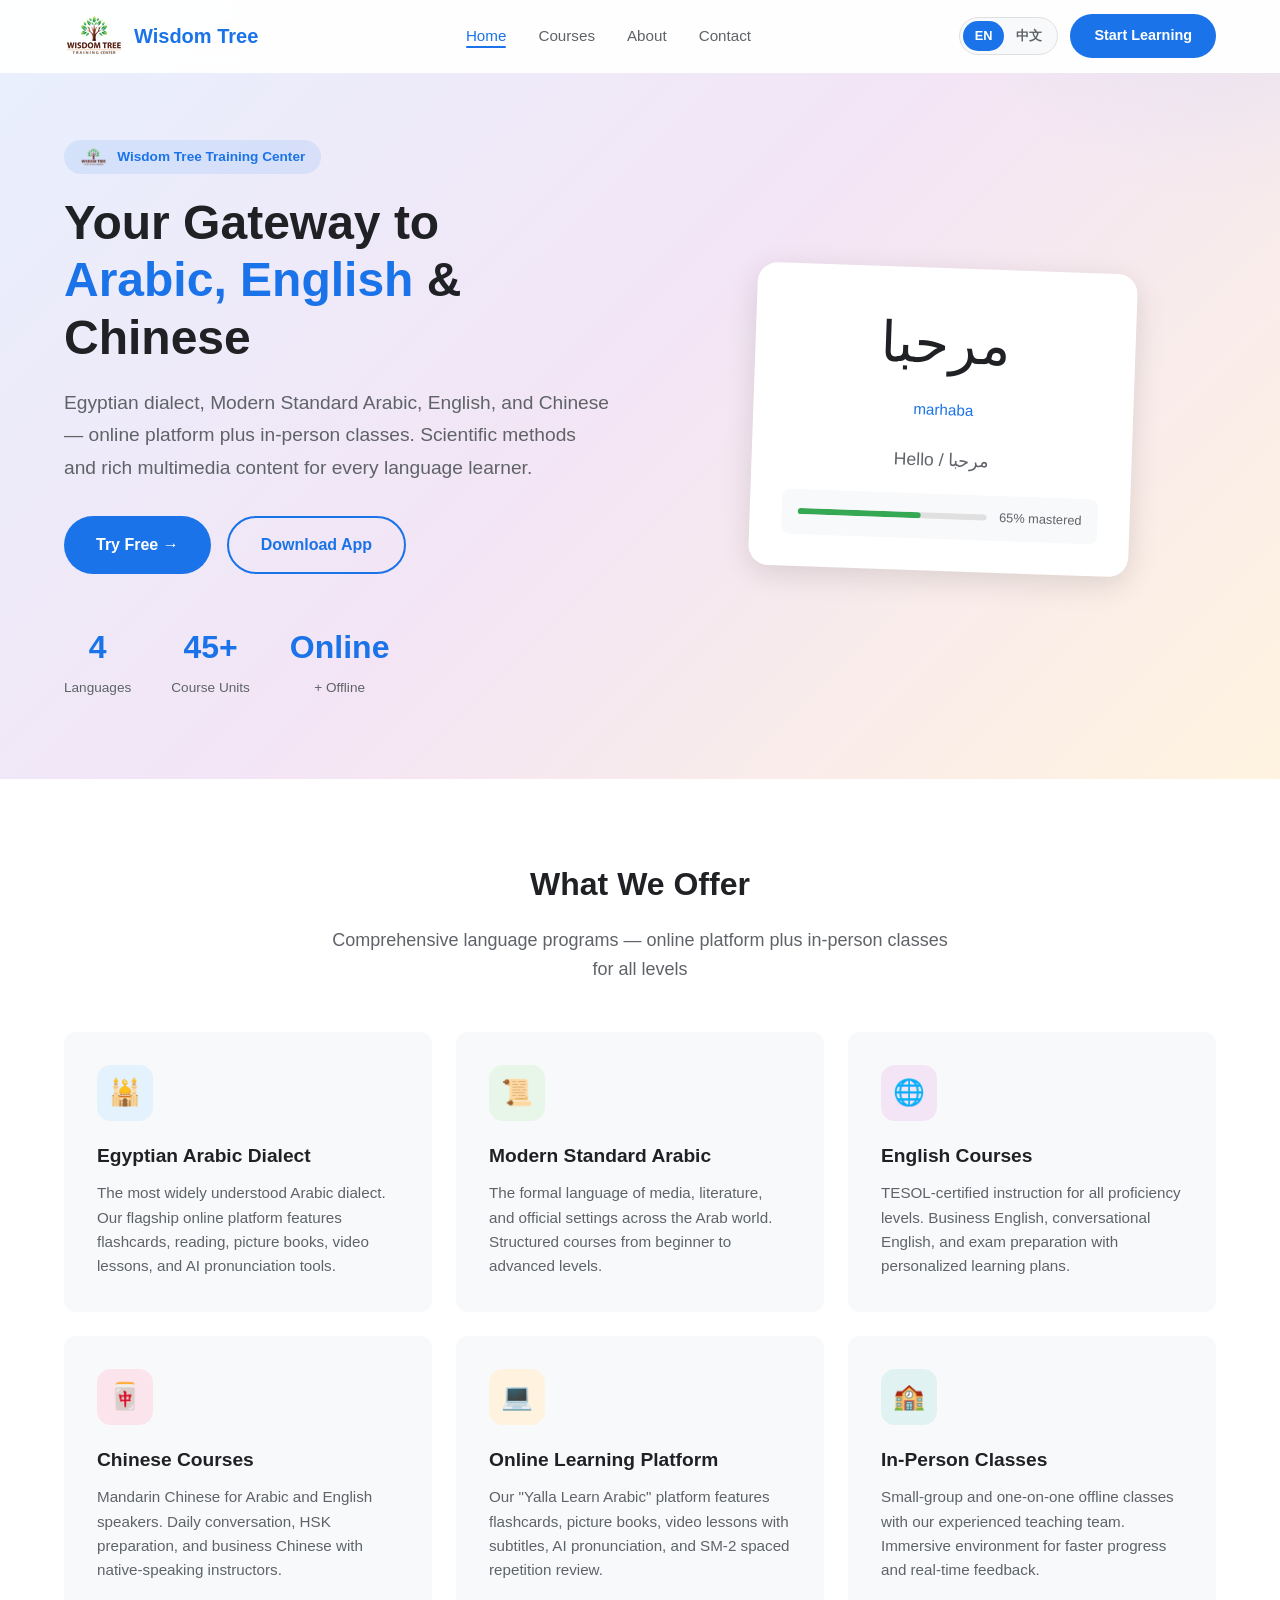
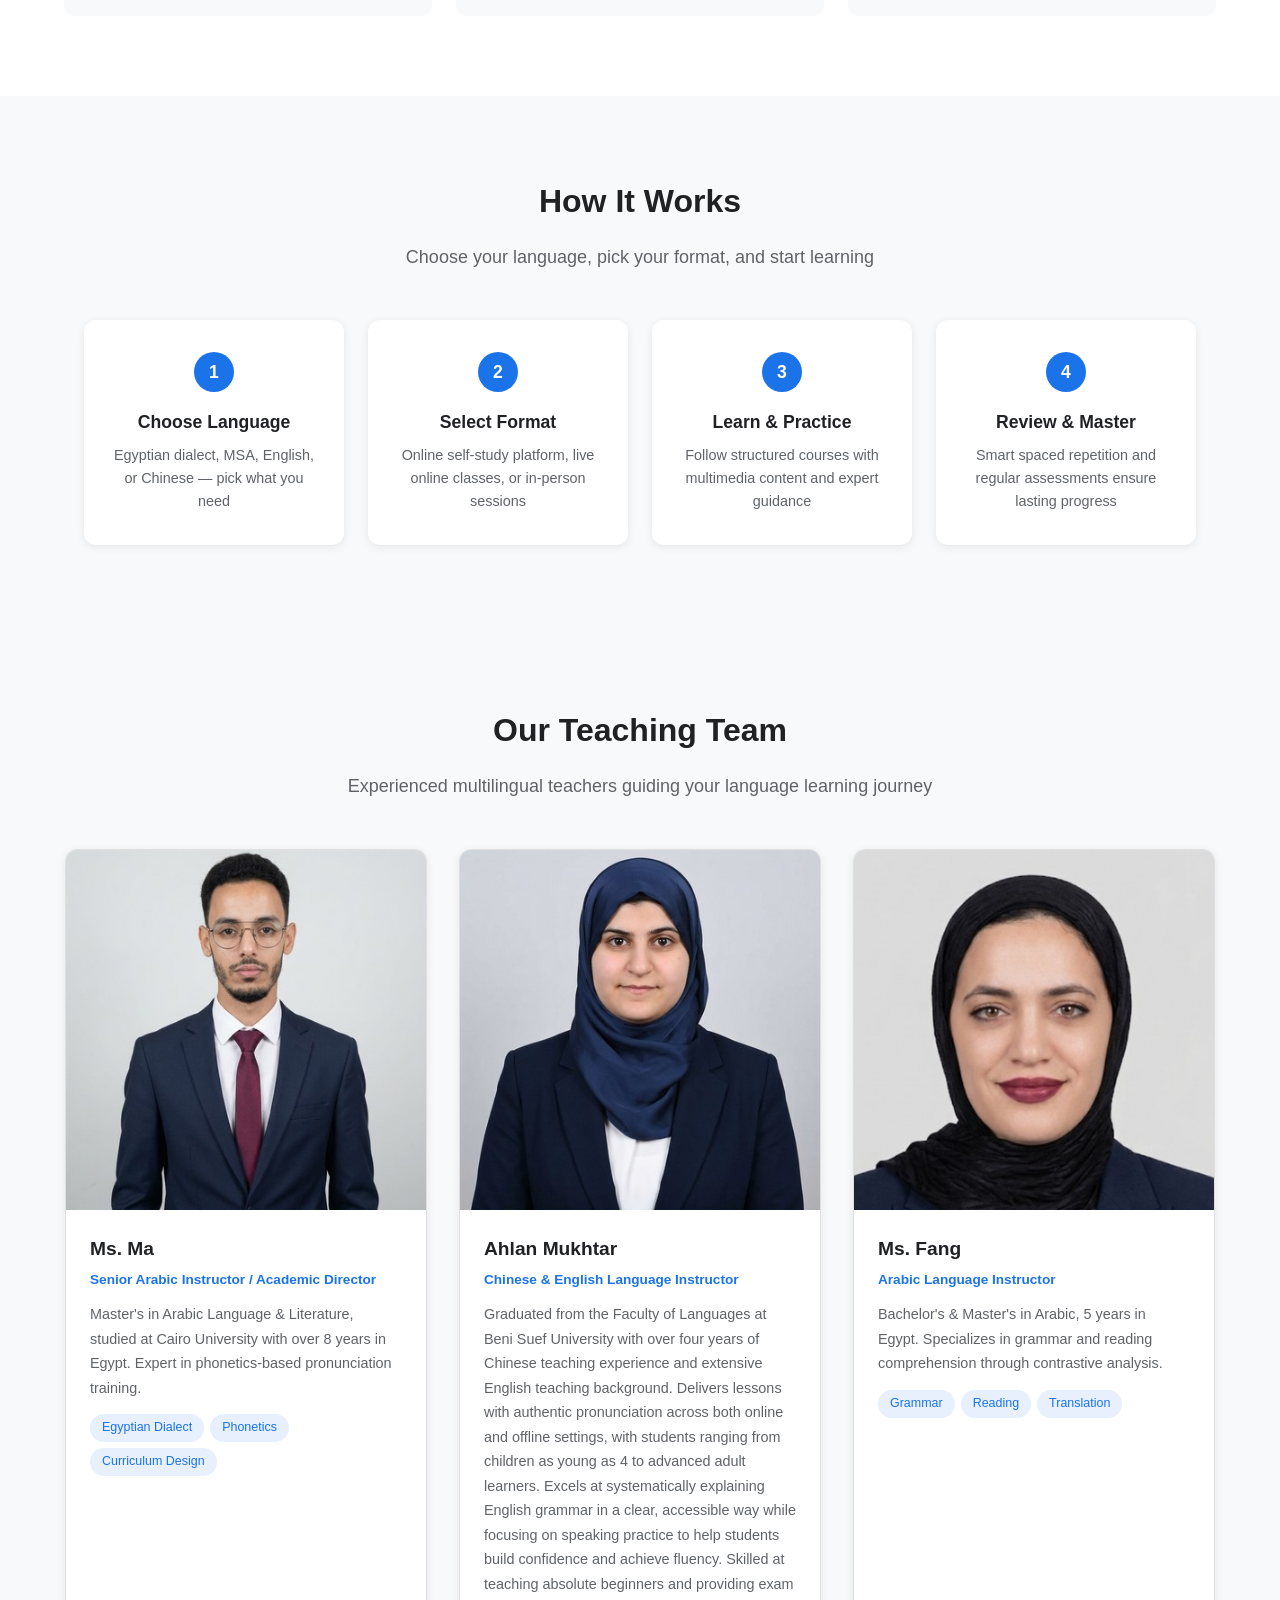
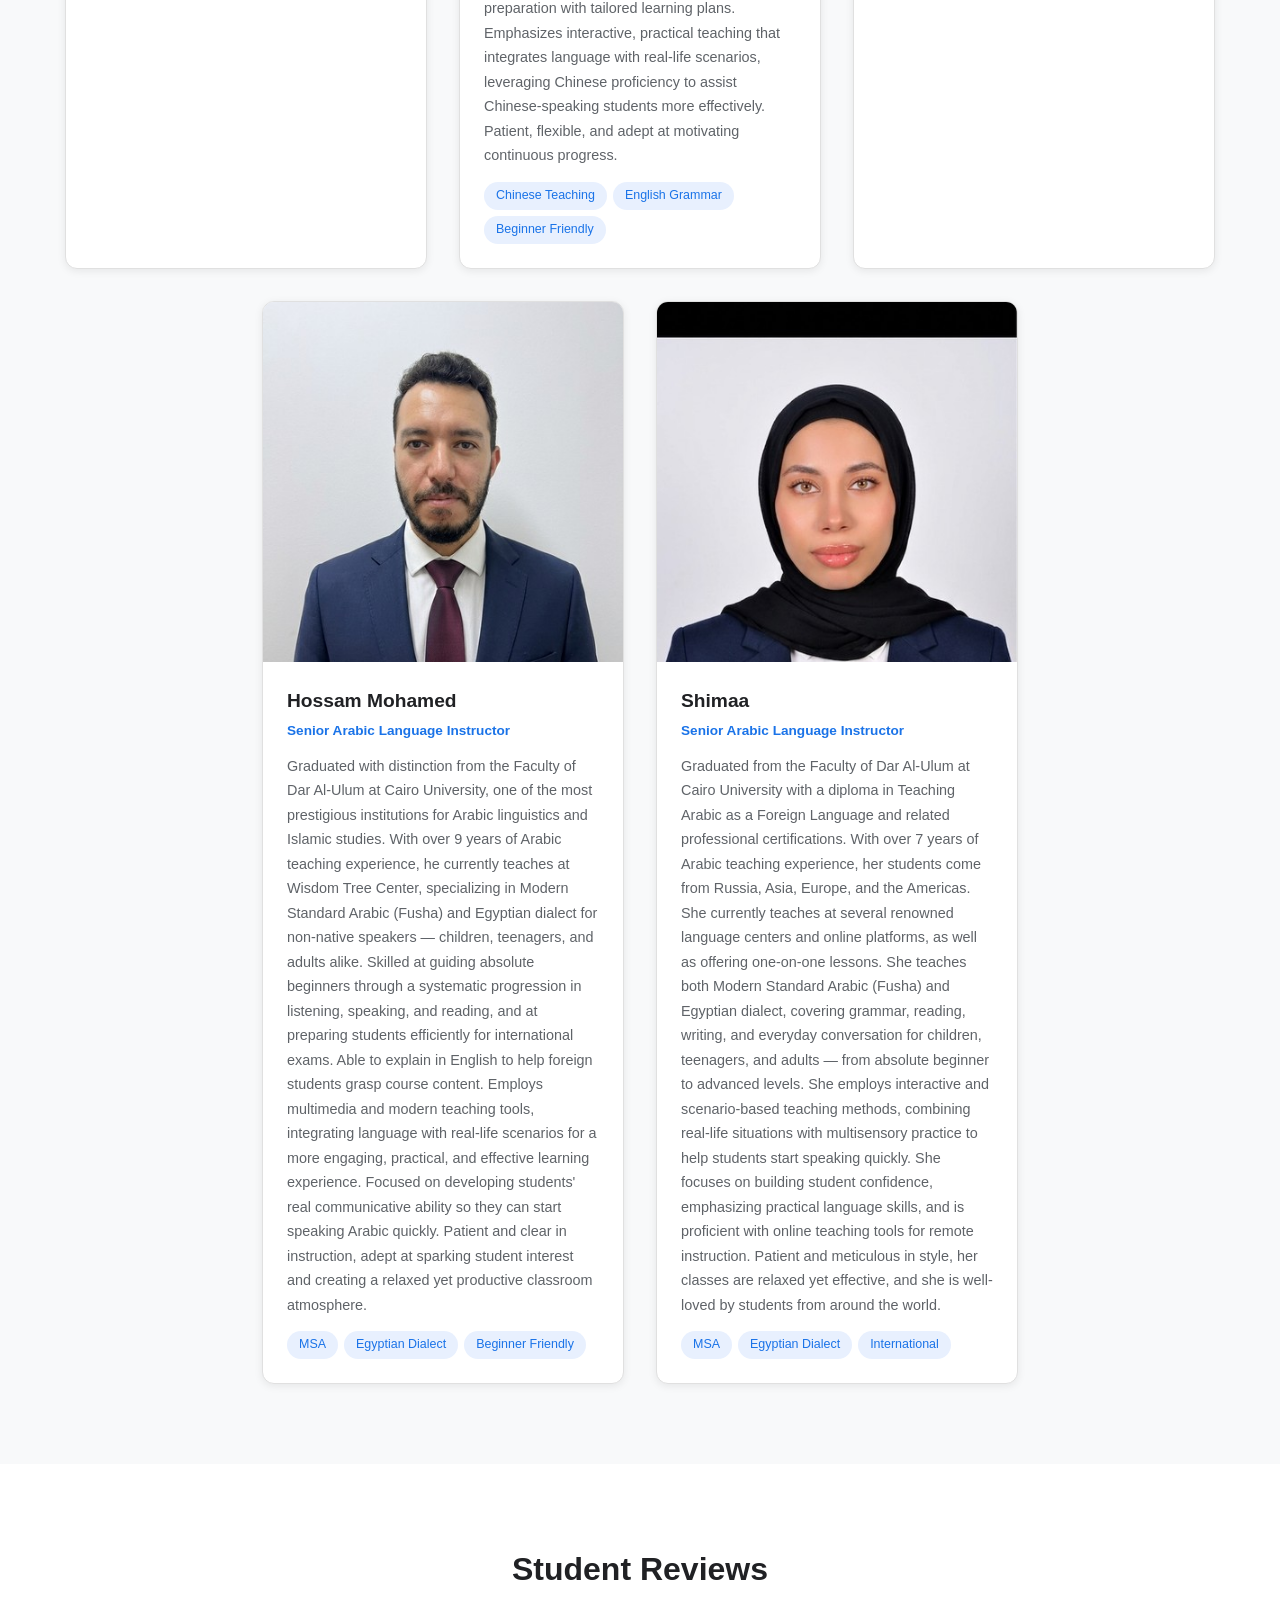
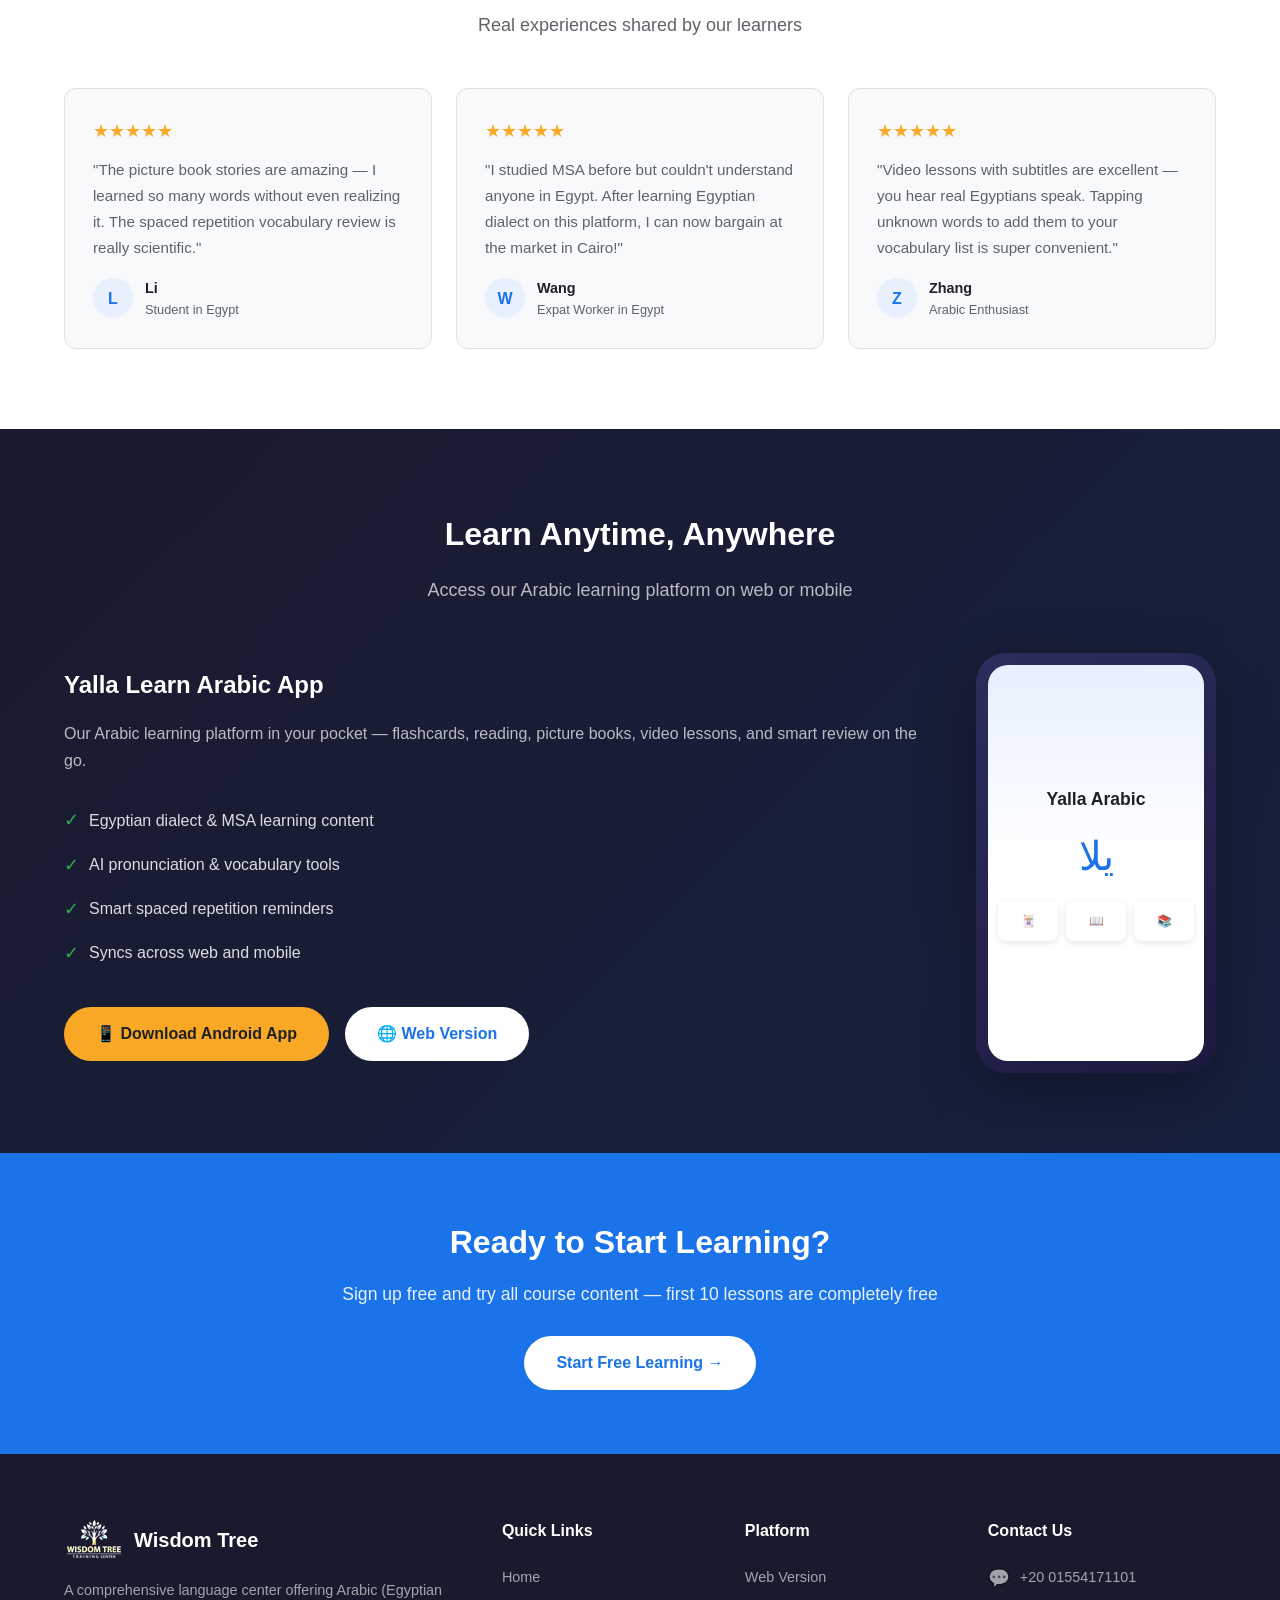
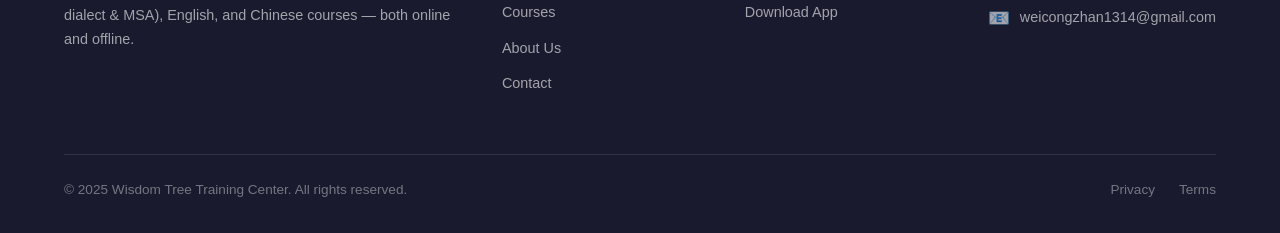
==== commit cfea89a7: "更新 Shimaa 老师介绍（中英文） Made-with: Cursor" ====
--- a/index.html
+++ b/index.html
@@ -167,7 +167,7 @@
         <div class="teacher-card"><div class="teacher-photo"><img src="images/teacher-2.jpg" alt="Ahlan Mukhtar"></div><div class="teacher-info"><h3>Ahlan Mukhtar</h3><div class="teacher-title">Chinese & English Language Instructor</div><p>Graduated from the Faculty of Languages at Beni Suef University with over four years of Chinese teaching experience and extensive English teaching background. Delivers lessons with authentic pronunciation across both online and offline settings, with students ranging from children as young as 4 to advanced adult learners. Excels at systematically explaining English grammar in a clear, accessible way while focusing on speaking practice to help students build confidence and achieve fluency. Skilled at teaching absolute beginners and providing exam preparation with tailored learning plans. Emphasizes interactive, practical teaching that integrates language with real-life scenarios, leveraging Chinese proficiency to assist Chinese-speaking students more effectively. Patient, flexible, and adept at motivating continuous progress.</p><div class="teacher-tags"><span class="teacher-tag">Chinese Teaching</span><span class="teacher-tag">English Grammar</span><span class="teacher-tag">Beginner Friendly</span></div></div></div>
         <div class="teacher-card"><div class="teacher-photo"><img src="images/teacher-3.jpg" alt="Ms. Fang"></div><div class="teacher-info"><h3>Ms. Fang</h3><div class="teacher-title">Arabic Language Instructor</div><p>Bachelor's & Master's in Arabic, 5 years in Egypt. Specializes in grammar and reading comprehension through contrastive analysis.</p><div class="teacher-tags"><span class="teacher-tag">Grammar</span><span class="teacher-tag">Reading</span><span class="teacher-tag">Translation</span></div></div></div>
         <div class="teacher-card"><div class="teacher-photo"><img src="images/teacher-4.jpg" alt="Hossam Mohamed"></div><div class="teacher-info"><h3>Hossam Mohamed</h3><div class="teacher-title">Senior Arabic Language Instructor</div><p>Graduated with distinction from the Faculty of Dar Al-Ulum at Cairo University, one of the most prestigious institutions for Arabic linguistics and Islamic studies. With over 9 years of Arabic teaching experience, he currently teaches at Wisdom Tree Center, specializing in Modern Standard Arabic (Fusha) and Egyptian dialect for non-native speakers — children, teenagers, and adults alike. Skilled at guiding absolute beginners through a systematic progression in listening, speaking, and reading, and at preparing students efficiently for international exams. Able to explain in English to help foreign students grasp course content. Employs multimedia and modern teaching tools, integrating language with real-life scenarios for a more engaging, practical, and effective learning experience. Focused on developing students' real communicative ability so they can start speaking Arabic quickly. Patient and clear in instruction, adept at sparking student interest and creating a relaxed yet productive classroom atmosphere.</p><div class="teacher-tags"><span class="teacher-tag">MSA</span><span class="teacher-tag">Egyptian Dialect</span><span class="teacher-tag">Beginner Friendly</span></div></div></div>
-        <div class="teacher-card"><div class="teacher-photo"><img src="images/teacher-5.jpg" alt="Mr. Kevin"></div><div class="teacher-info"><h3>Mr. Kevin</h3><div class="teacher-title">Senior English Instructor</div><p>Master's in English Linguistics, TESOL-certified with 6+ years of teaching. Diverse methods tailored to individual student needs.</p><div class="teacher-tags"><span class="teacher-tag">English</span><span class="teacher-tag">TESOL Certified</span><span class="teacher-tag">Personalized</span></div></div></div>
+        <div class="teacher-card"><div class="teacher-photo"><img src="images/teacher-5.jpg" alt="Shimaa"></div><div class="teacher-info"><h3>Shimaa</h3><div class="teacher-title">Senior Arabic Language Instructor</div><p>Graduated from the Faculty of Dar Al-Ulum at Cairo University with a diploma in Teaching Arabic as a Foreign Language and related professional certifications. With over 7 years of Arabic teaching experience, her students come from Russia, Asia, Europe, and the Americas. She currently teaches at several renowned language centers and online platforms, as well as offering one-on-one lessons. She teaches both Modern Standard Arabic (Fusha) and Egyptian dialect, covering grammar, reading, writing, and everyday conversation for children, teenagers, and adults — from absolute beginner to advanced levels. She employs interactive and scenario-based teaching methods, combining real-life situations with multisensory practice to help students start speaking quickly. She focuses on building student confidence, emphasizing practical language skills, and is proficient with online teaching tools for remote instruction. Patient and meticulous in style, her classes are relaxed yet effective, and she is well-loved by students from around the world.</p><div class="teacher-tags"><span class="teacher-tag">MSA</span><span class="teacher-tag">Egyptian Dialect</span><span class="teacher-tag">International</span></div></div></div>
       </div>
     </div>
   </section>
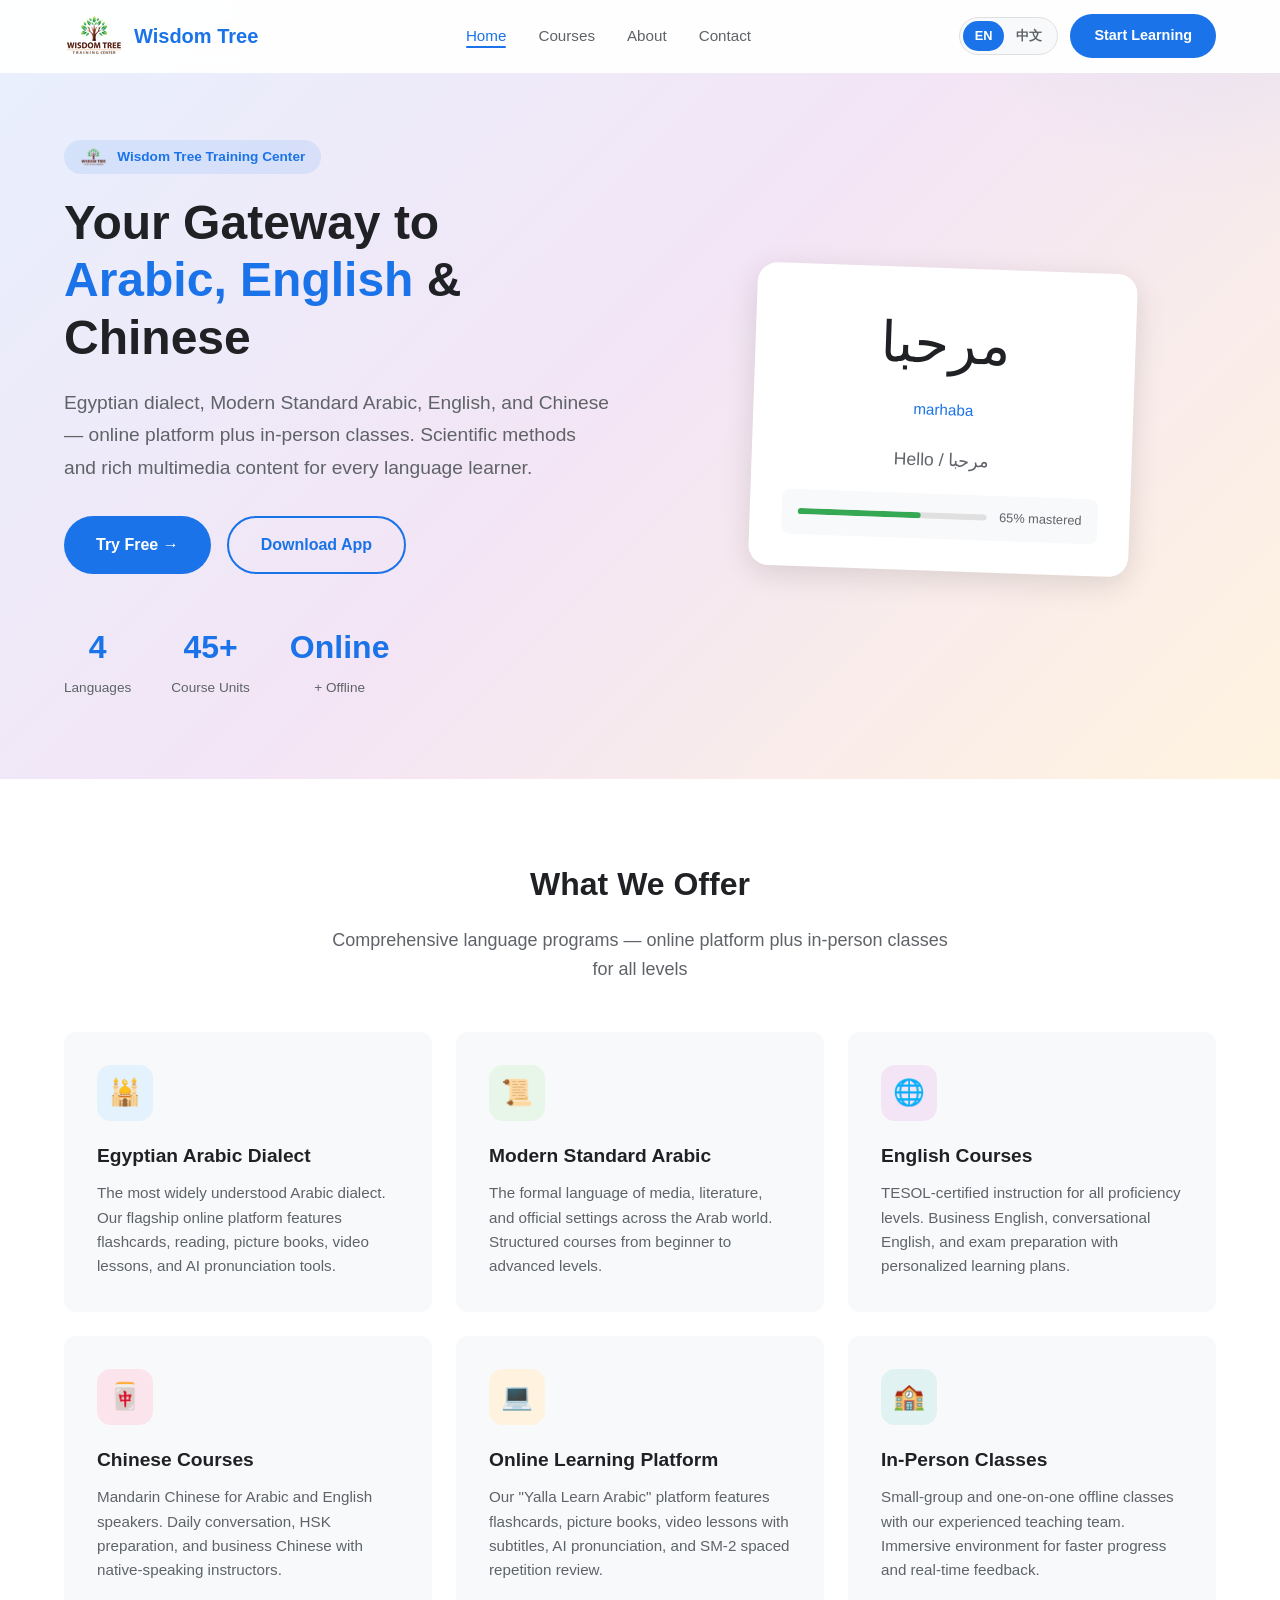
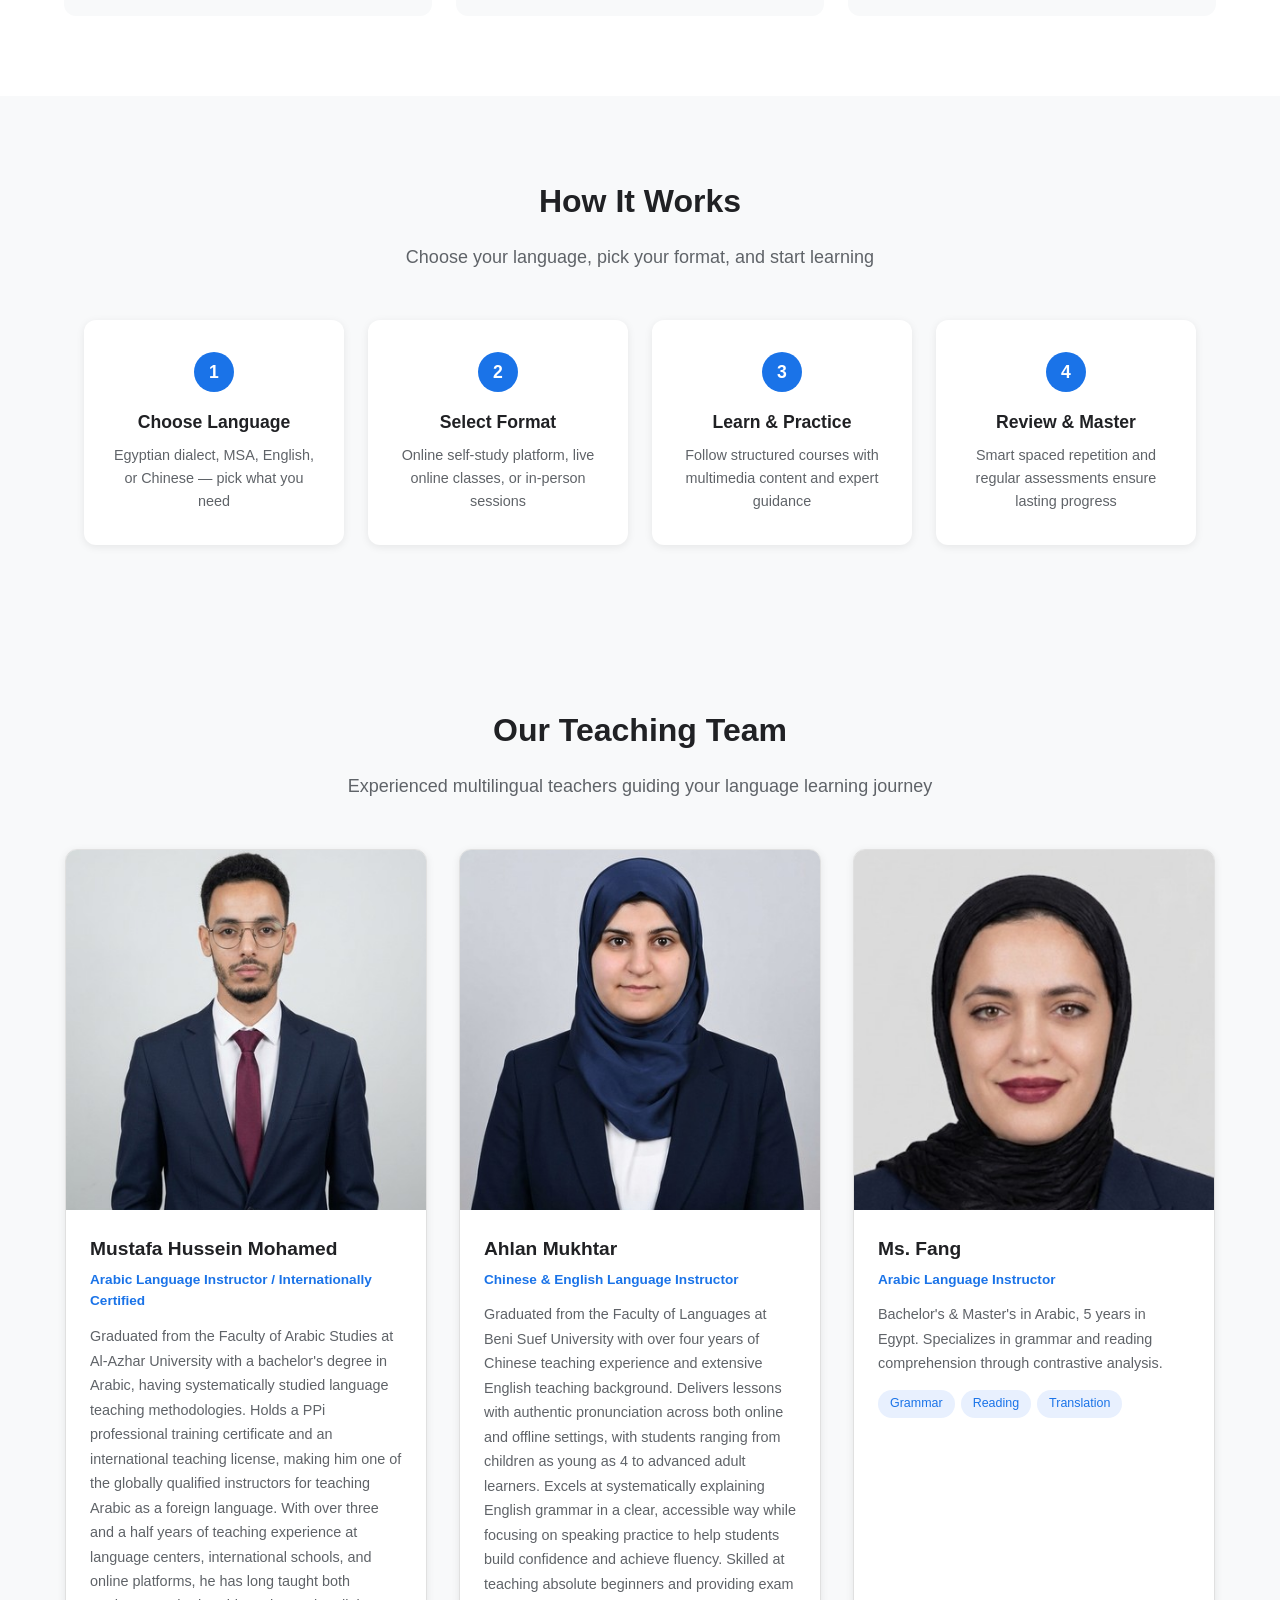
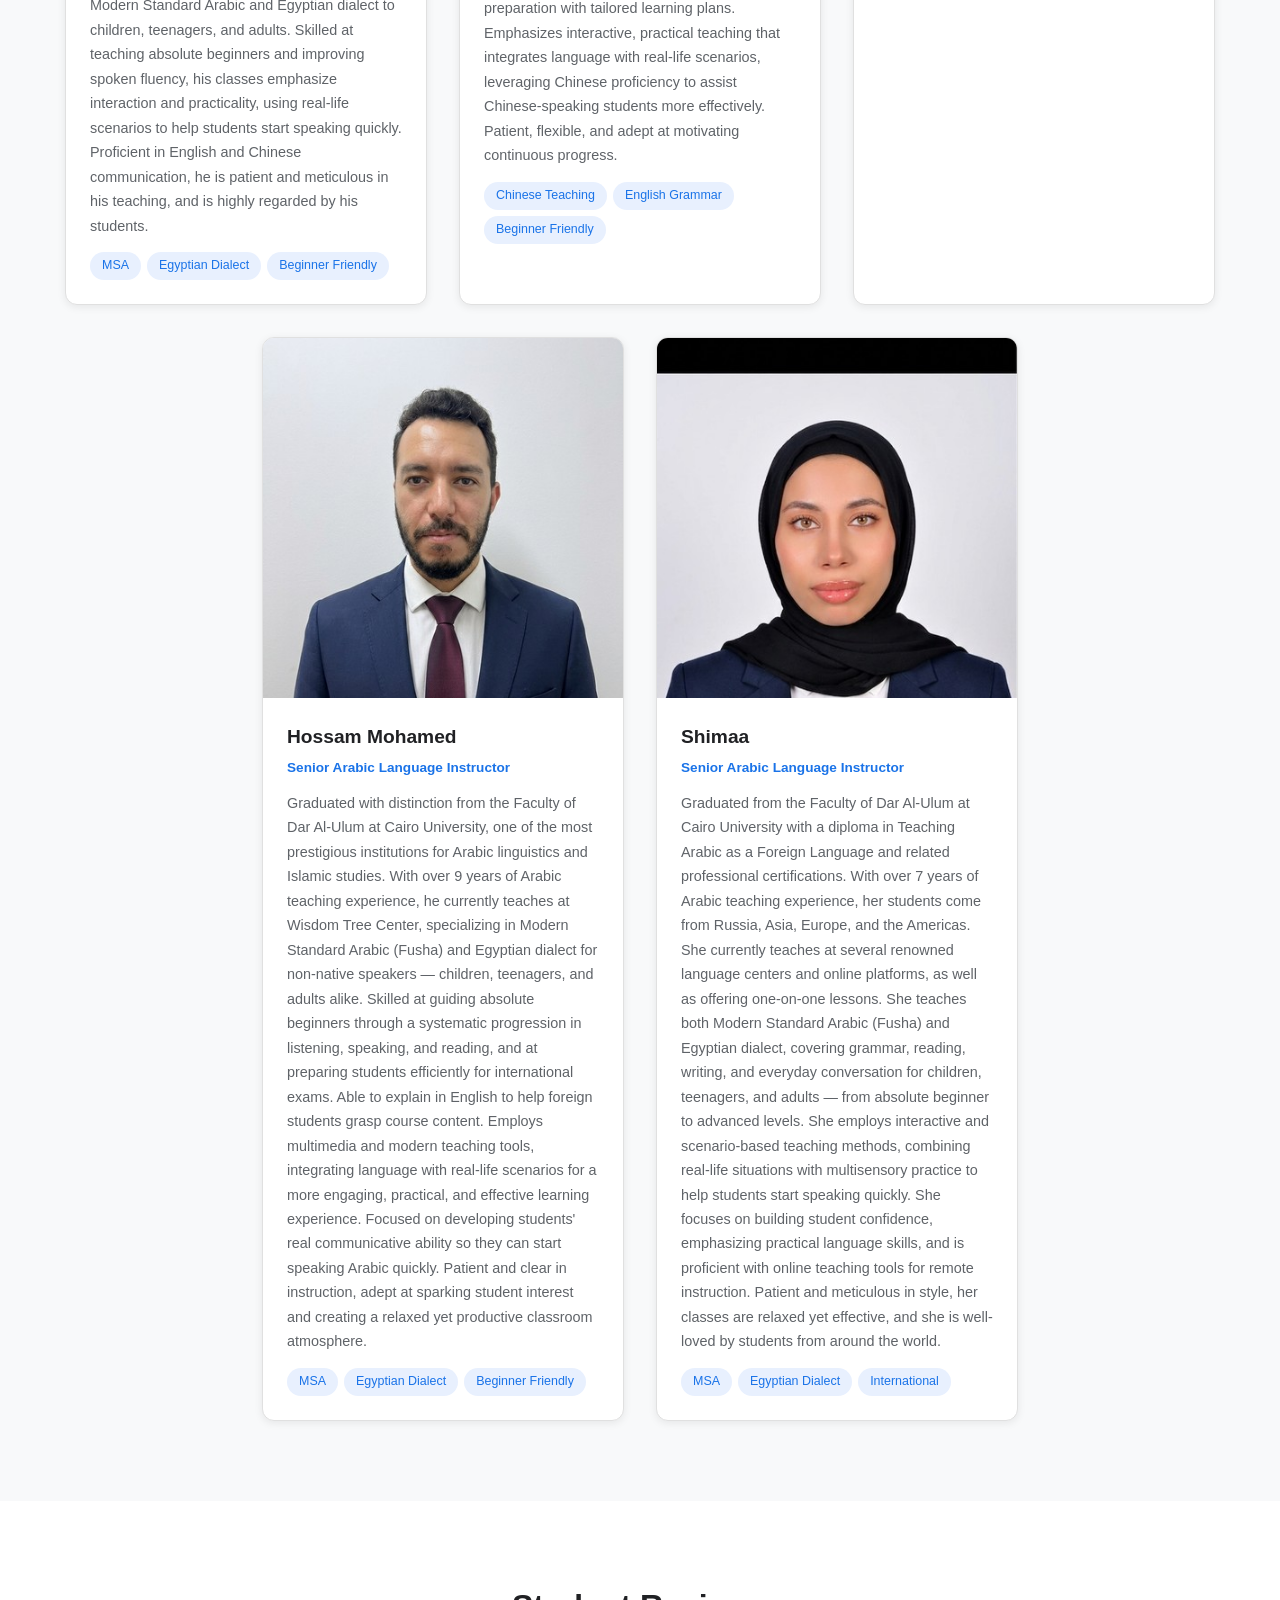
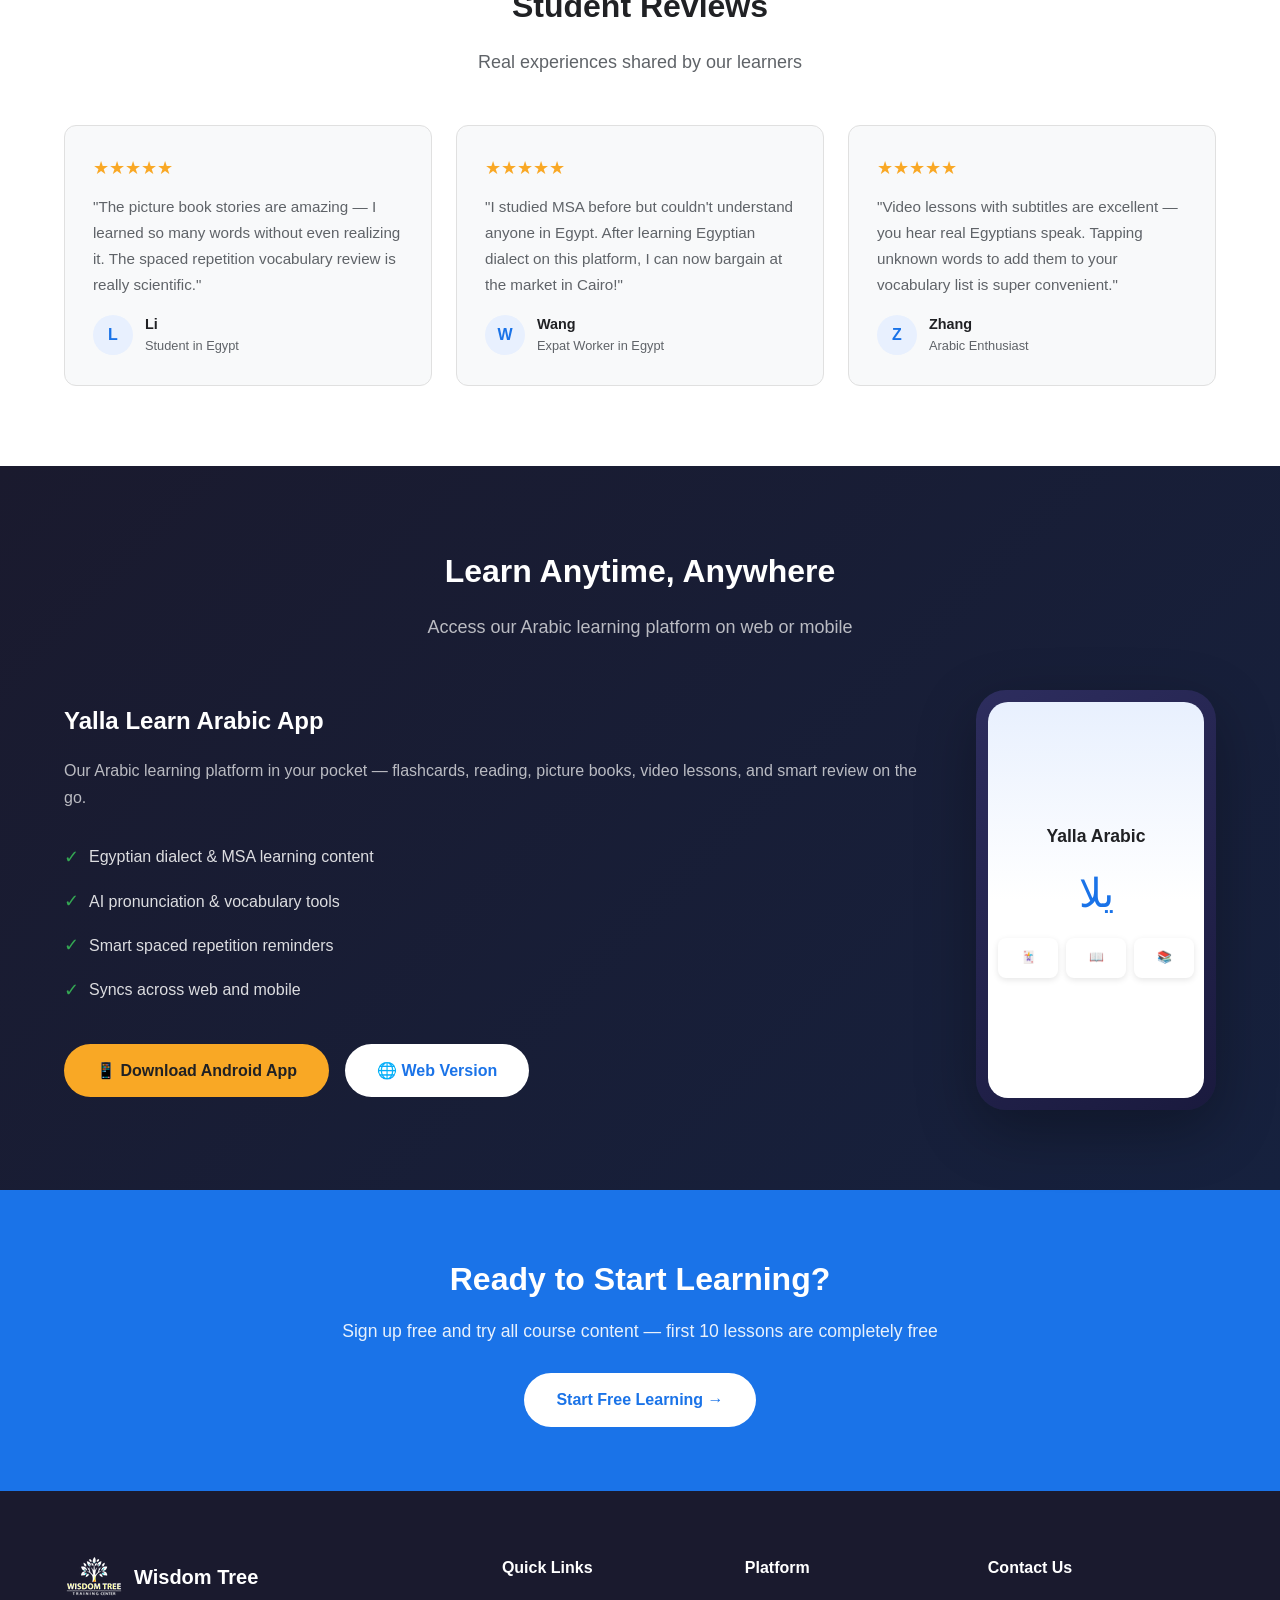
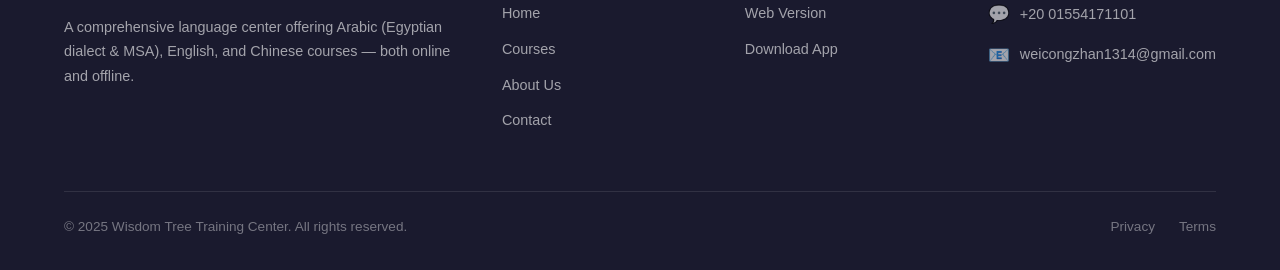
==== commit de5a0c82: "更新 Mustafa Hussein Mohamed 老师介绍（中英文） Made-with: Cursor" ====
--- a/index.html
+++ b/index.html
@@ -163,7 +163,7 @@
       <h2 class="section-title">Our Teaching Team</h2>
       <p class="section-subtitle">Experienced multilingual teachers guiding your language learning journey</p>
       <div class="teachers-grid">
-        <div class="teacher-card"><div class="teacher-photo"><img src="images/teacher-1.jpg" alt="Ms. Ma"></div><div class="teacher-info"><h3>Ms. Ma</h3><div class="teacher-title">Senior Arabic Instructor / Academic Director</div><p>Master's in Arabic Language & Literature, studied at Cairo University with over 8 years in Egypt. Expert in phonetics-based pronunciation training.</p><div class="teacher-tags"><span class="teacher-tag">Egyptian Dialect</span><span class="teacher-tag">Phonetics</span><span class="teacher-tag">Curriculum Design</span></div></div></div>
+        <div class="teacher-card"><div class="teacher-photo"><img src="images/teacher-1.jpg" alt="Mustafa Hussein Mohamed"></div><div class="teacher-info"><h3>Mustafa Hussein Mohamed</h3><div class="teacher-title">Arabic Language Instructor / Internationally Certified</div><p>Graduated from the Faculty of Arabic Studies at Al-Azhar University with a bachelor's degree in Arabic, having systematically studied language teaching methodologies. Holds a PPi professional training certificate and an international teaching license, making him one of the globally qualified instructors for teaching Arabic as a foreign language. With over three and a half years of teaching experience at language centers, international schools, and online platforms, he has long taught both Modern Standard Arabic and Egyptian dialect to children, teenagers, and adults. Skilled at teaching absolute beginners and improving spoken fluency, his classes emphasize interaction and practicality, using real-life scenarios to help students start speaking quickly. Proficient in English and Chinese communication, he is patient and meticulous in his teaching, and is highly regarded by his students.</p><div class="teacher-tags"><span class="teacher-tag">MSA</span><span class="teacher-tag">Egyptian Dialect</span><span class="teacher-tag">Beginner Friendly</span></div></div></div>
         <div class="teacher-card"><div class="teacher-photo"><img src="images/teacher-2.jpg" alt="Ahlan Mukhtar"></div><div class="teacher-info"><h3>Ahlan Mukhtar</h3><div class="teacher-title">Chinese & English Language Instructor</div><p>Graduated from the Faculty of Languages at Beni Suef University with over four years of Chinese teaching experience and extensive English teaching background. Delivers lessons with authentic pronunciation across both online and offline settings, with students ranging from children as young as 4 to advanced adult learners. Excels at systematically explaining English grammar in a clear, accessible way while focusing on speaking practice to help students build confidence and achieve fluency. Skilled at teaching absolute beginners and providing exam preparation with tailored learning plans. Emphasizes interactive, practical teaching that integrates language with real-life scenarios, leveraging Chinese proficiency to assist Chinese-speaking students more effectively. Patient, flexible, and adept at motivating continuous progress.</p><div class="teacher-tags"><span class="teacher-tag">Chinese Teaching</span><span class="teacher-tag">English Grammar</span><span class="teacher-tag">Beginner Friendly</span></div></div></div>
         <div class="teacher-card"><div class="teacher-photo"><img src="images/teacher-3.jpg" alt="Ms. Fang"></div><div class="teacher-info"><h3>Ms. Fang</h3><div class="teacher-title">Arabic Language Instructor</div><p>Bachelor's & Master's in Arabic, 5 years in Egypt. Specializes in grammar and reading comprehension through contrastive analysis.</p><div class="teacher-tags"><span class="teacher-tag">Grammar</span><span class="teacher-tag">Reading</span><span class="teacher-tag">Translation</span></div></div></div>
         <div class="teacher-card"><div class="teacher-photo"><img src="images/teacher-4.jpg" alt="Hossam Mohamed"></div><div class="teacher-info"><h3>Hossam Mohamed</h3><div class="teacher-title">Senior Arabic Language Instructor</div><p>Graduated with distinction from the Faculty of Dar Al-Ulum at Cairo University, one of the most prestigious institutions for Arabic linguistics and Islamic studies. With over 9 years of Arabic teaching experience, he currently teaches at Wisdom Tree Center, specializing in Modern Standard Arabic (Fusha) and Egyptian dialect for non-native speakers — children, teenagers, and adults alike. Skilled at guiding absolute beginners through a systematic progression in listening, speaking, and reading, and at preparing students efficiently for international exams. Able to explain in English to help foreign students grasp course content. Employs multimedia and modern teaching tools, integrating language with real-life scenarios for a more engaging, practical, and effective learning experience. Focused on developing students' real communicative ability so they can start speaking Arabic quickly. Patient and clear in instruction, adept at sparking student interest and creating a relaxed yet productive classroom atmosphere.</p><div class="teacher-tags"><span class="teacher-tag">MSA</span><span class="teacher-tag">Egyptian Dialect</span><span class="teacher-tag">Beginner Friendly</span></div></div></div>
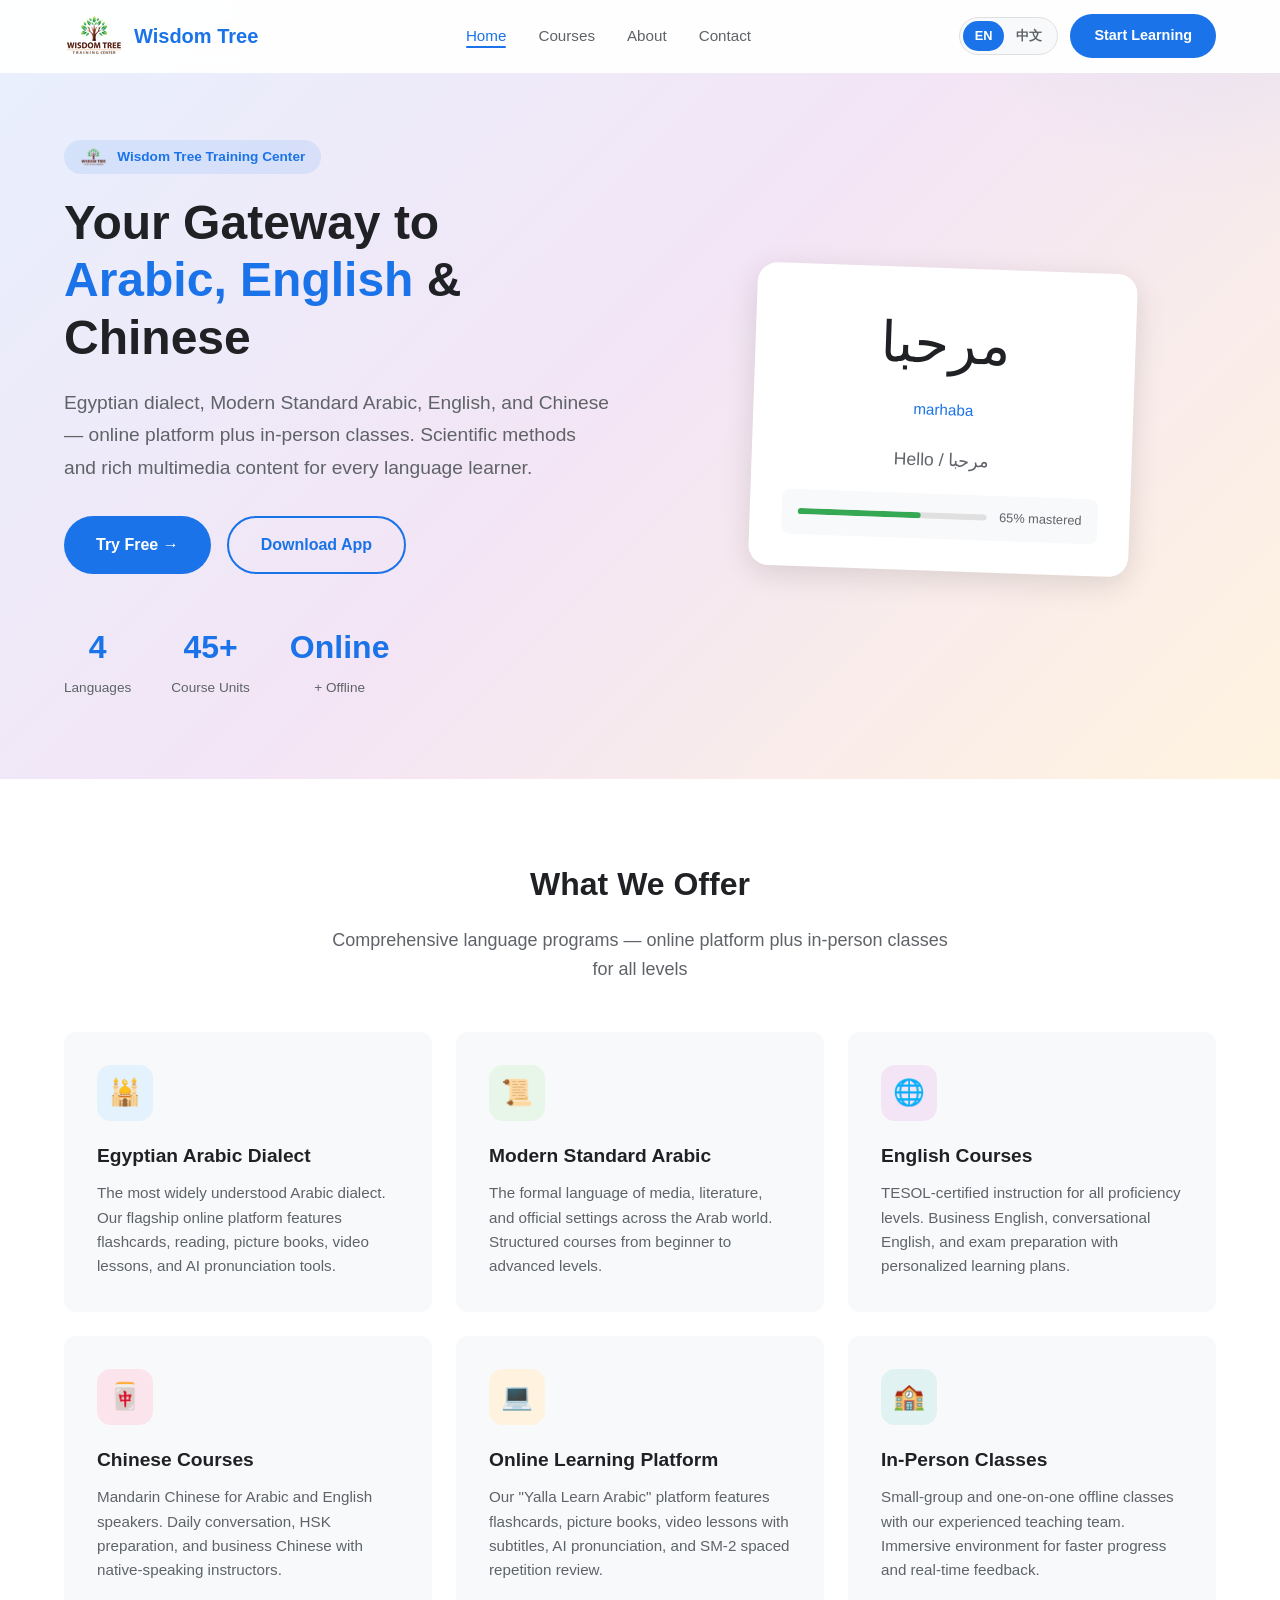
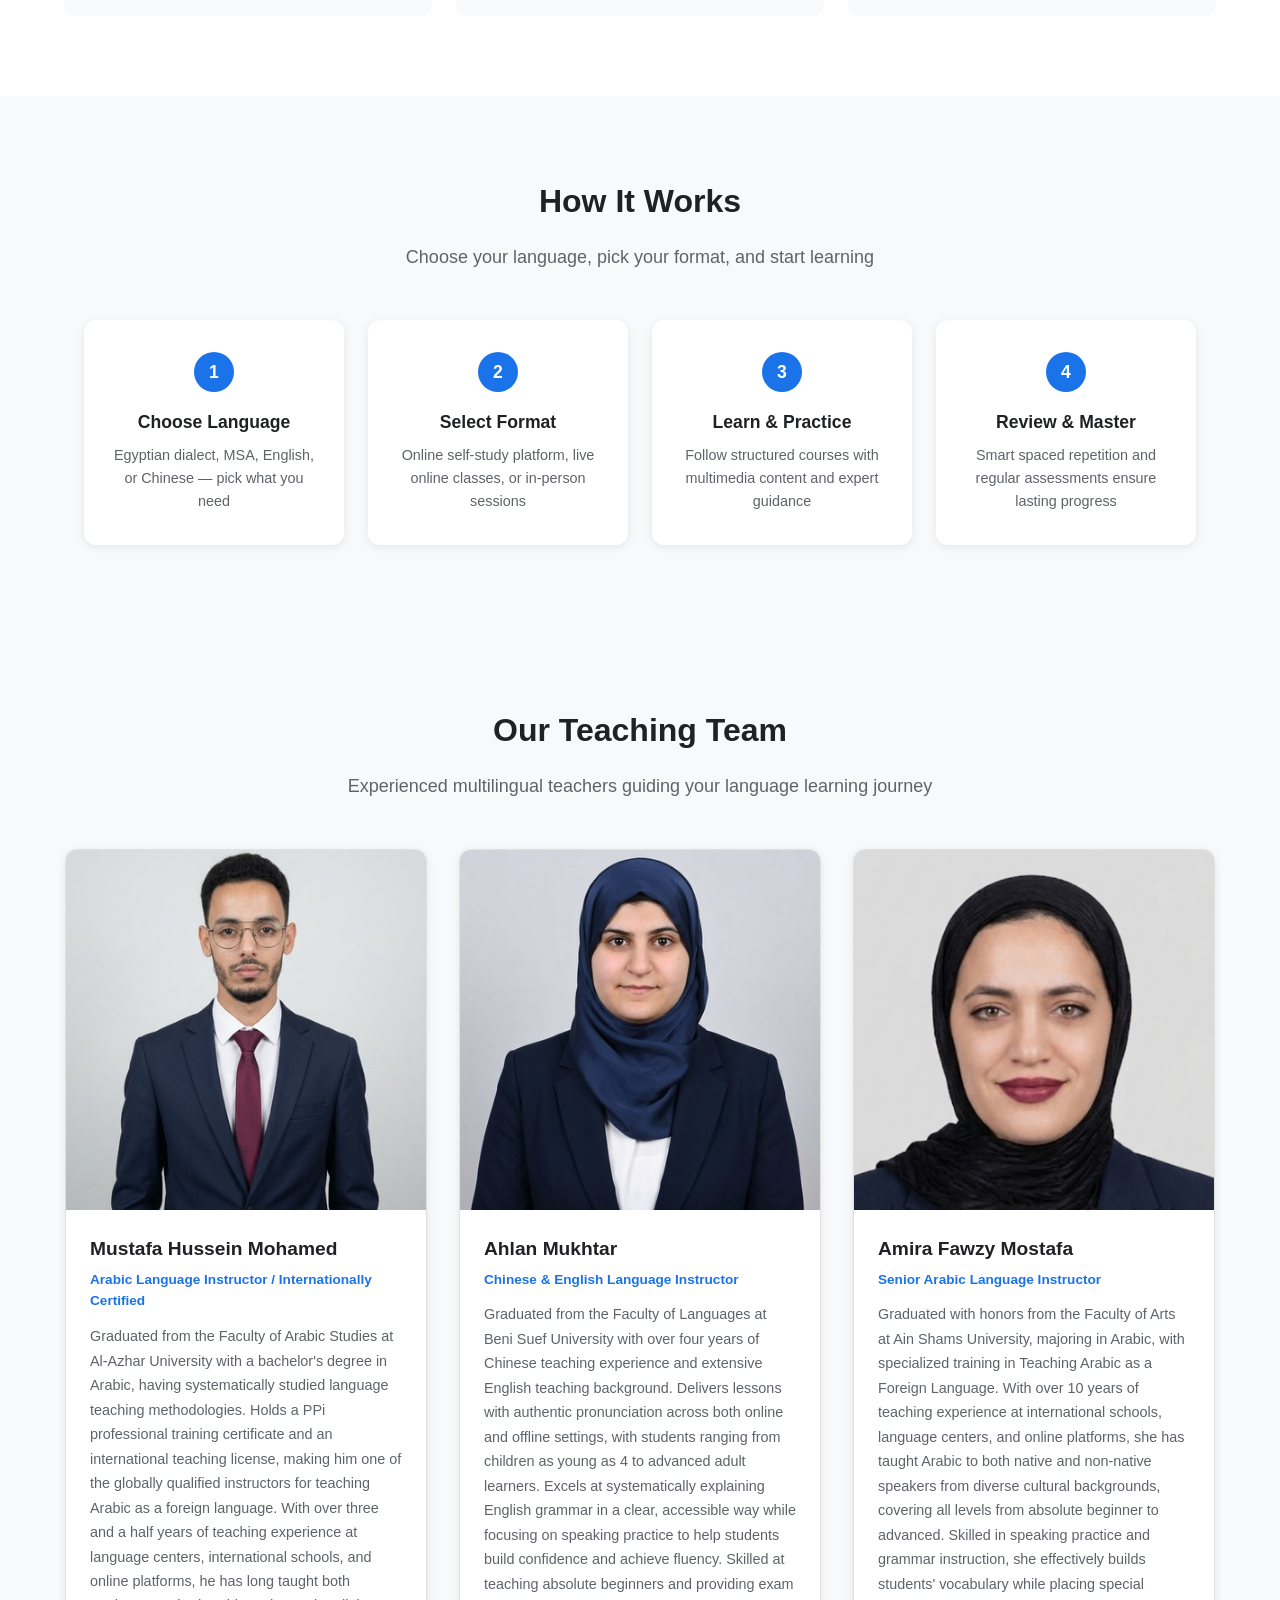
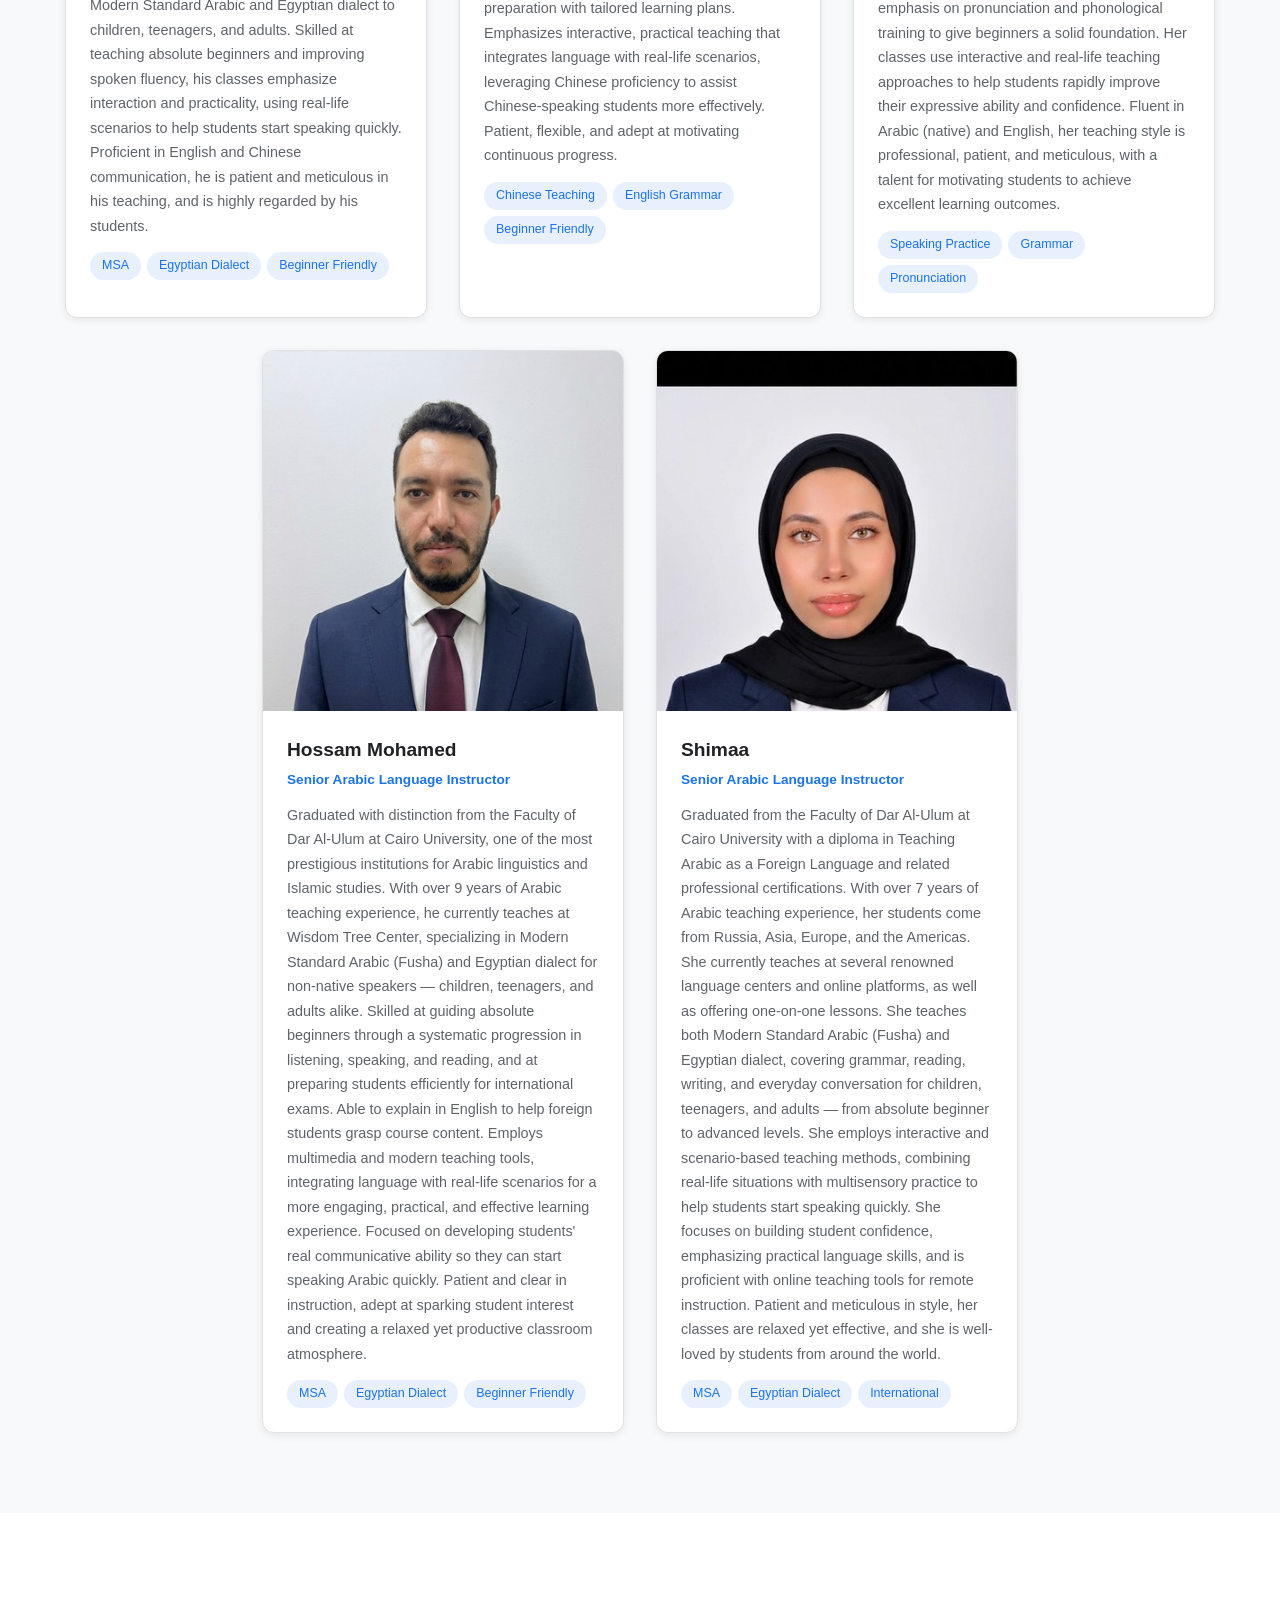
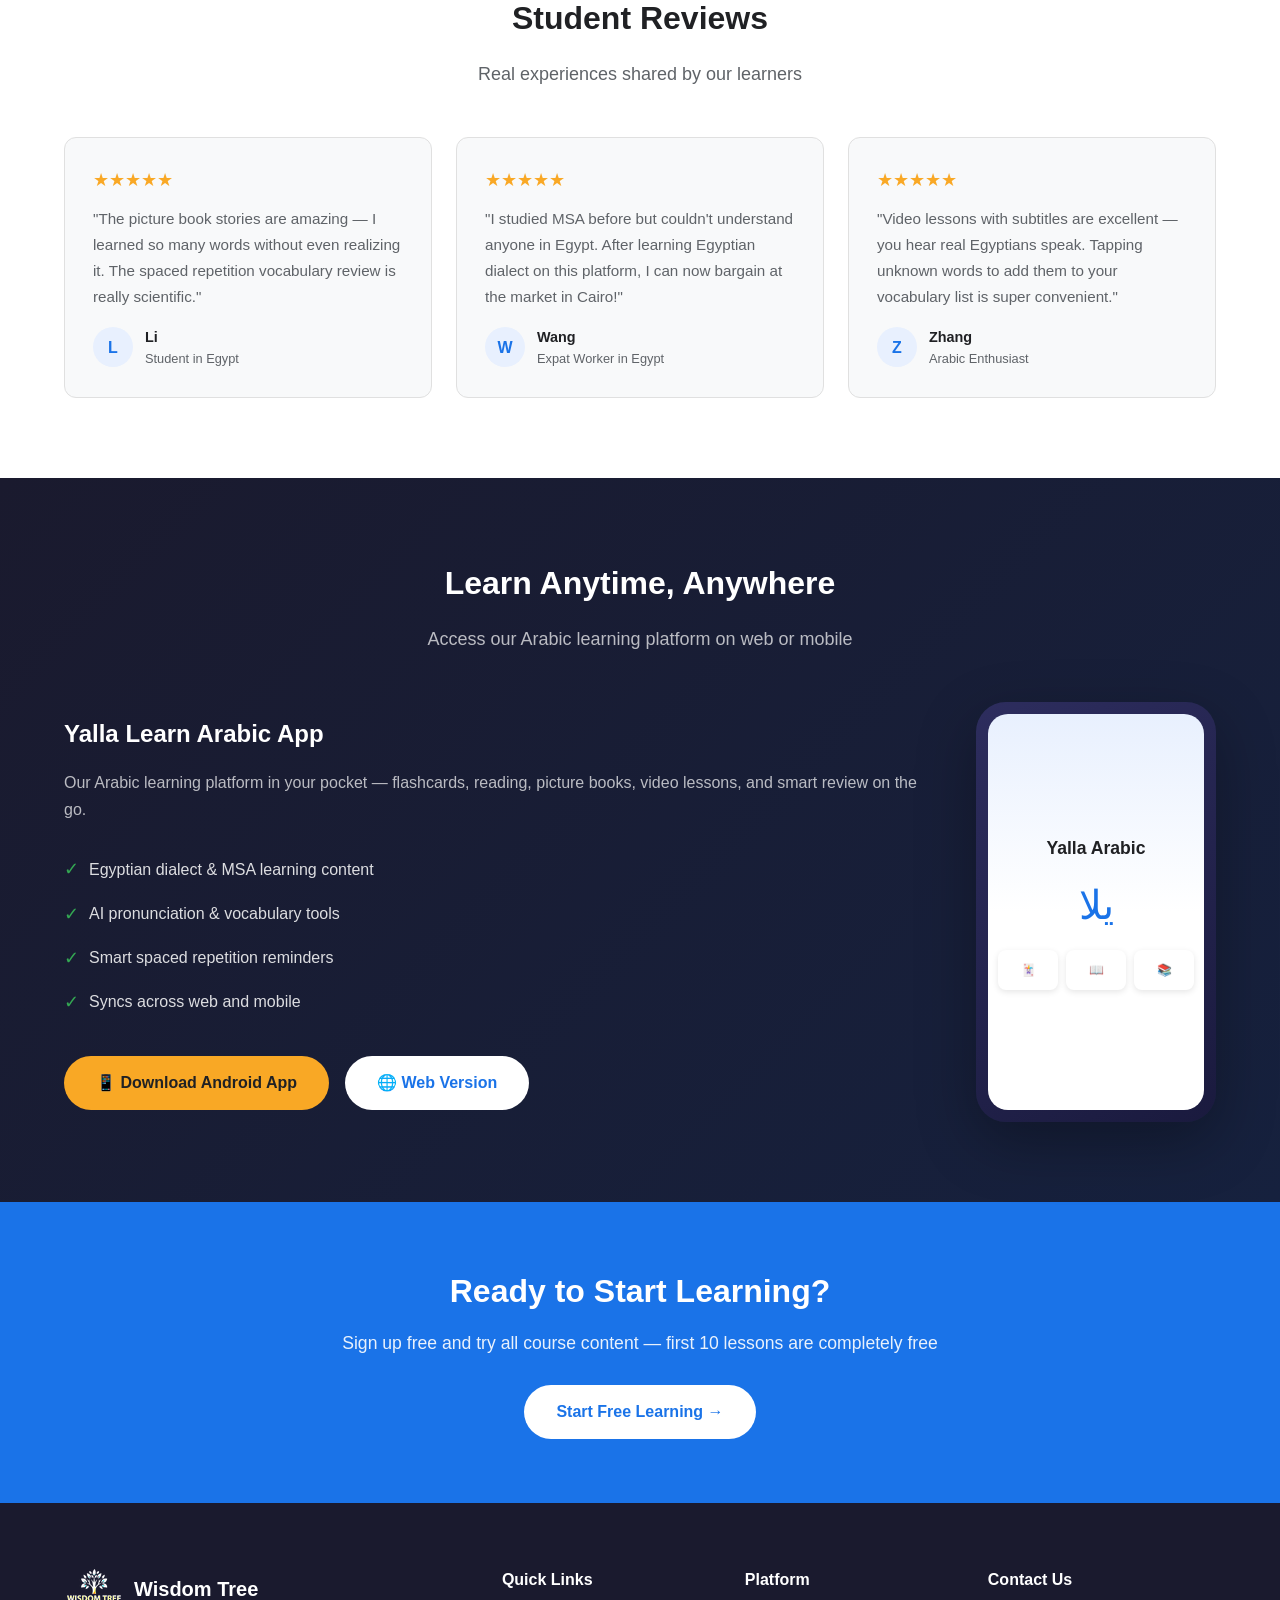
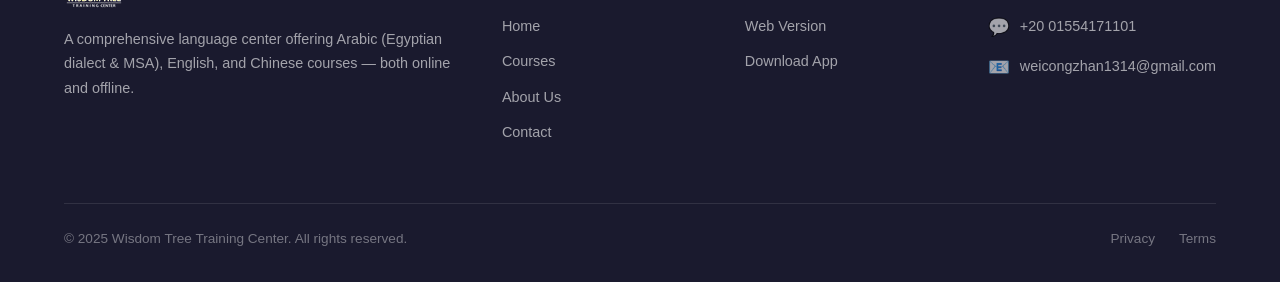
==== commit 12784369: "更新 Amira Fawzy Mostafa 老师介绍（中英文） Made-with: Cursor" ====
--- a/index.html
+++ b/index.html
@@ -165,7 +165,7 @@
       <div class="teachers-grid">
         <div class="teacher-card"><div class="teacher-photo"><img src="images/teacher-1.jpg" alt="Mustafa Hussein Mohamed"></div><div class="teacher-info"><h3>Mustafa Hussein Mohamed</h3><div class="teacher-title">Arabic Language Instructor / Internationally Certified</div><p>Graduated from the Faculty of Arabic Studies at Al-Azhar University with a bachelor's degree in Arabic, having systematically studied language teaching methodologies. Holds a PPi professional training certificate and an international teaching license, making him one of the globally qualified instructors for teaching Arabic as a foreign language. With over three and a half years of teaching experience at language centers, international schools, and online platforms, he has long taught both Modern Standard Arabic and Egyptian dialect to children, teenagers, and adults. Skilled at teaching absolute beginners and improving spoken fluency, his classes emphasize interaction and practicality, using real-life scenarios to help students start speaking quickly. Proficient in English and Chinese communication, he is patient and meticulous in his teaching, and is highly regarded by his students.</p><div class="teacher-tags"><span class="teacher-tag">MSA</span><span class="teacher-tag">Egyptian Dialect</span><span class="teacher-tag">Beginner Friendly</span></div></div></div>
         <div class="teacher-card"><div class="teacher-photo"><img src="images/teacher-2.jpg" alt="Ahlan Mukhtar"></div><div class="teacher-info"><h3>Ahlan Mukhtar</h3><div class="teacher-title">Chinese & English Language Instructor</div><p>Graduated from the Faculty of Languages at Beni Suef University with over four years of Chinese teaching experience and extensive English teaching background. Delivers lessons with authentic pronunciation across both online and offline settings, with students ranging from children as young as 4 to advanced adult learners. Excels at systematically explaining English grammar in a clear, accessible way while focusing on speaking practice to help students build confidence and achieve fluency. Skilled at teaching absolute beginners and providing exam preparation with tailored learning plans. Emphasizes interactive, practical teaching that integrates language with real-life scenarios, leveraging Chinese proficiency to assist Chinese-speaking students more effectively. Patient, flexible, and adept at motivating continuous progress.</p><div class="teacher-tags"><span class="teacher-tag">Chinese Teaching</span><span class="teacher-tag">English Grammar</span><span class="teacher-tag">Beginner Friendly</span></div></div></div>
-        <div class="teacher-card"><div class="teacher-photo"><img src="images/teacher-3.jpg" alt="Ms. Fang"></div><div class="teacher-info"><h3>Ms. Fang</h3><div class="teacher-title">Arabic Language Instructor</div><p>Bachelor's & Master's in Arabic, 5 years in Egypt. Specializes in grammar and reading comprehension through contrastive analysis.</p><div class="teacher-tags"><span class="teacher-tag">Grammar</span><span class="teacher-tag">Reading</span><span class="teacher-tag">Translation</span></div></div></div>
+        <div class="teacher-card"><div class="teacher-photo"><img src="images/teacher-3.jpg" alt="Amira Fawzy Mostafa"></div><div class="teacher-info"><h3>Amira Fawzy Mostafa</h3><div class="teacher-title">Senior Arabic Language Instructor</div><p>Graduated with honors from the Faculty of Arts at Ain Shams University, majoring in Arabic, with specialized training in Teaching Arabic as a Foreign Language. With over 10 years of teaching experience at international schools, language centers, and online platforms, she has taught Arabic to both native and non-native speakers from diverse cultural backgrounds, covering all levels from absolute beginner to advanced. Skilled in speaking practice and grammar instruction, she effectively builds students' vocabulary while placing special emphasis on pronunciation and phonological training to give beginners a solid foundation. Her classes use interactive and real-life teaching approaches to help students rapidly improve their expressive ability and confidence. Fluent in Arabic (native) and English, her teaching style is professional, patient, and meticulous, with a talent for motivating students to achieve excellent learning outcomes.</p><div class="teacher-tags"><span class="teacher-tag">Speaking Practice</span><span class="teacher-tag">Grammar</span><span class="teacher-tag">Pronunciation</span></div></div></div>
         <div class="teacher-card"><div class="teacher-photo"><img src="images/teacher-4.jpg" alt="Hossam Mohamed"></div><div class="teacher-info"><h3>Hossam Mohamed</h3><div class="teacher-title">Senior Arabic Language Instructor</div><p>Graduated with distinction from the Faculty of Dar Al-Ulum at Cairo University, one of the most prestigious institutions for Arabic linguistics and Islamic studies. With over 9 years of Arabic teaching experience, he currently teaches at Wisdom Tree Center, specializing in Modern Standard Arabic (Fusha) and Egyptian dialect for non-native speakers — children, teenagers, and adults alike. Skilled at guiding absolute beginners through a systematic progression in listening, speaking, and reading, and at preparing students efficiently for international exams. Able to explain in English to help foreign students grasp course content. Employs multimedia and modern teaching tools, integrating language with real-life scenarios for a more engaging, practical, and effective learning experience. Focused on developing students' real communicative ability so they can start speaking Arabic quickly. Patient and clear in instruction, adept at sparking student interest and creating a relaxed yet productive classroom atmosphere.</p><div class="teacher-tags"><span class="teacher-tag">MSA</span><span class="teacher-tag">Egyptian Dialect</span><span class="teacher-tag">Beginner Friendly</span></div></div></div>
         <div class="teacher-card"><div class="teacher-photo"><img src="images/teacher-5.jpg" alt="Shimaa"></div><div class="teacher-info"><h3>Shimaa</h3><div class="teacher-title">Senior Arabic Language Instructor</div><p>Graduated from the Faculty of Dar Al-Ulum at Cairo University with a diploma in Teaching Arabic as a Foreign Language and related professional certifications. With over 7 years of Arabic teaching experience, her students come from Russia, Asia, Europe, and the Americas. She currently teaches at several renowned language centers and online platforms, as well as offering one-on-one lessons. She teaches both Modern Standard Arabic (Fusha) and Egyptian dialect, covering grammar, reading, writing, and everyday conversation for children, teenagers, and adults — from absolute beginner to advanced levels. She employs interactive and scenario-based teaching methods, combining real-life situations with multisensory practice to help students start speaking quickly. She focuses on building student confidence, emphasizing practical language skills, and is proficient with online teaching tools for remote instruction. Patient and meticulous in style, her classes are relaxed yet effective, and she is well-loved by students from around the world.</p><div class="teacher-tags"><span class="teacher-tag">MSA</span><span class="teacher-tag">Egyptian Dialect</span><span class="teacher-tag">International</span></div></div></div>
       </div>
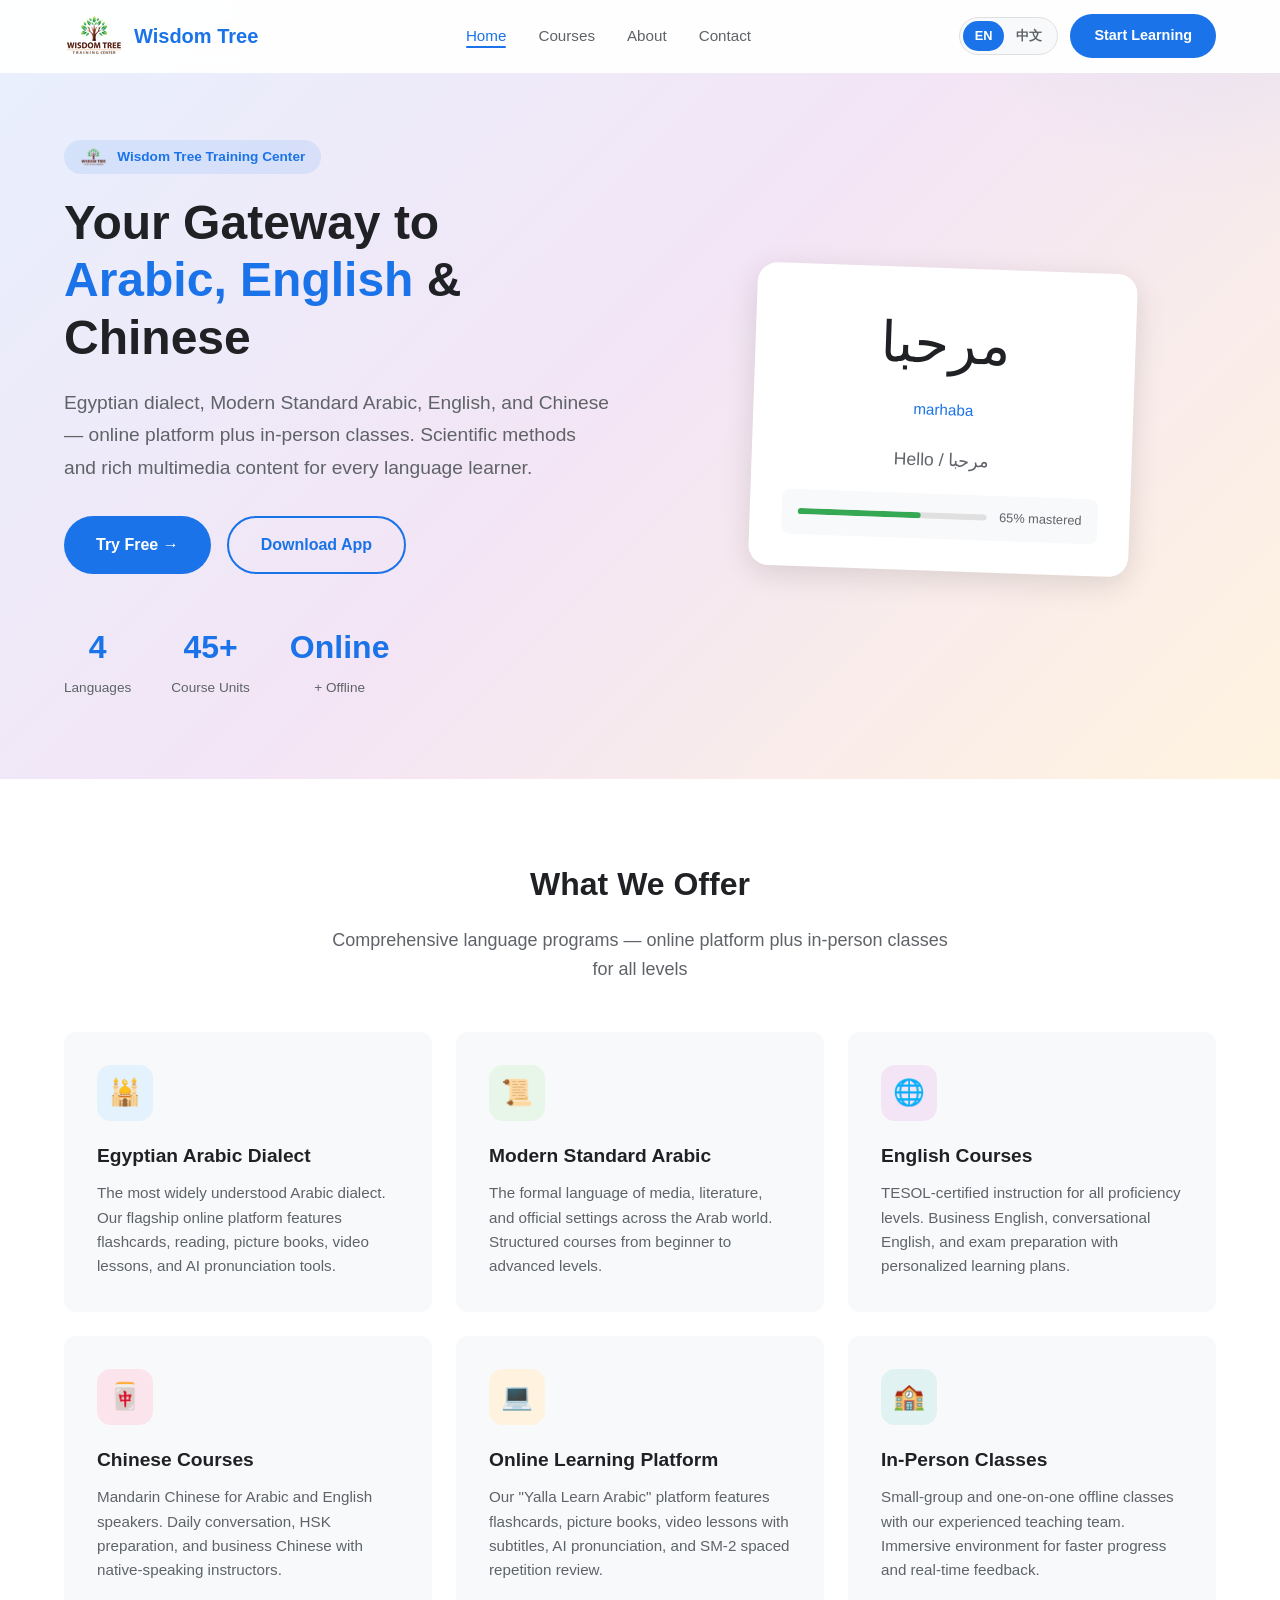
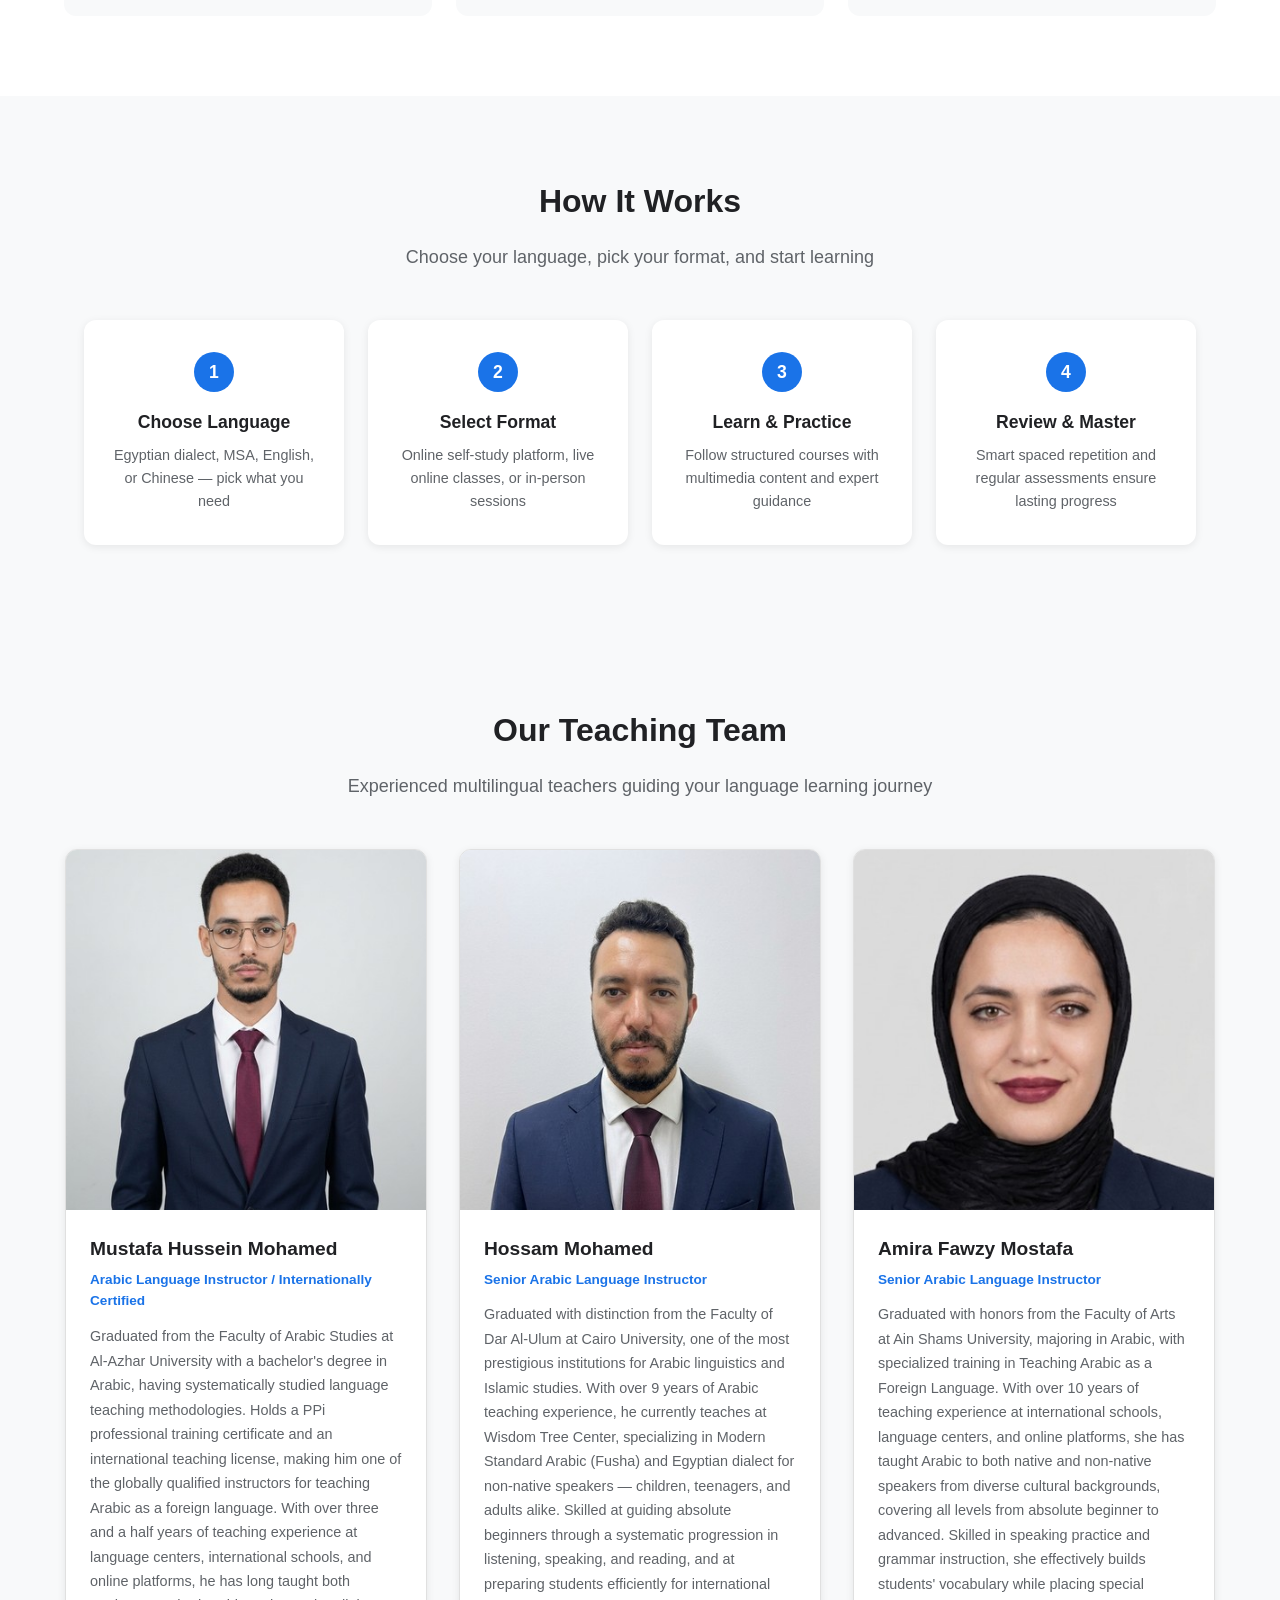
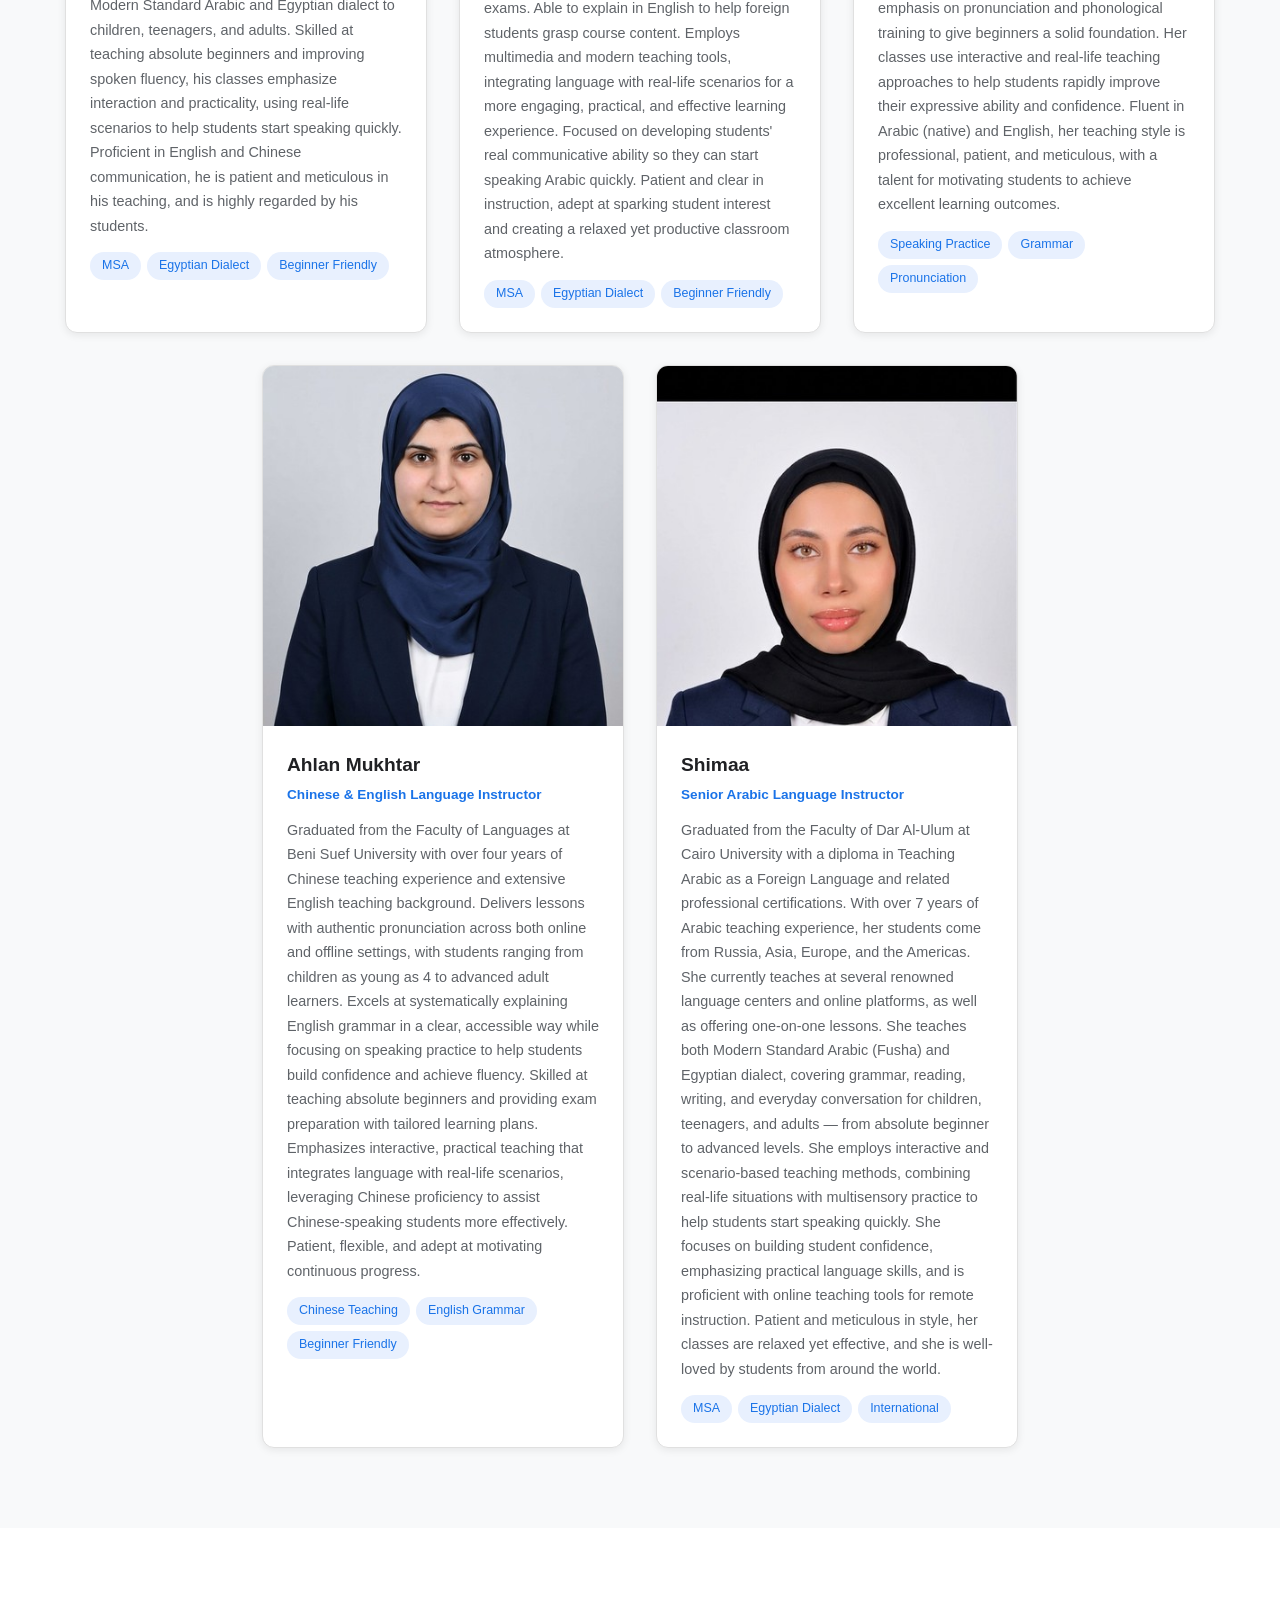
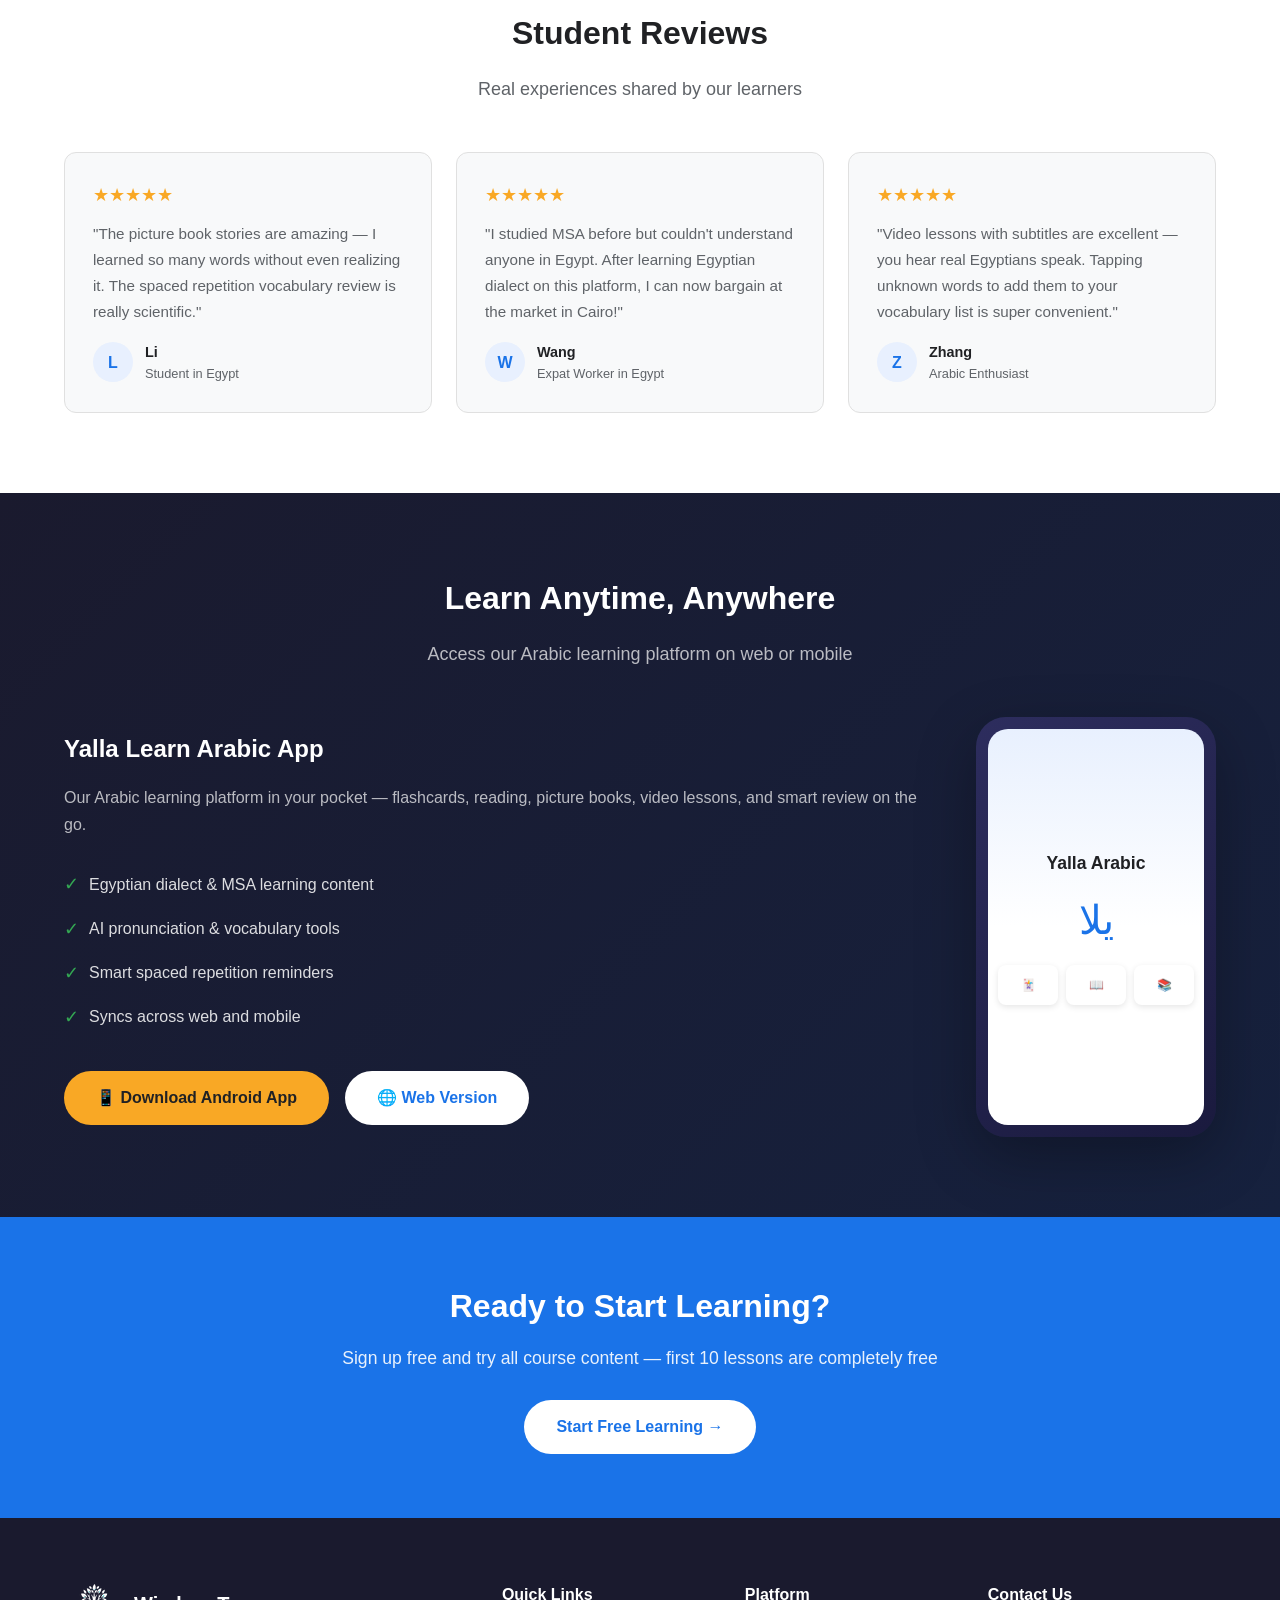
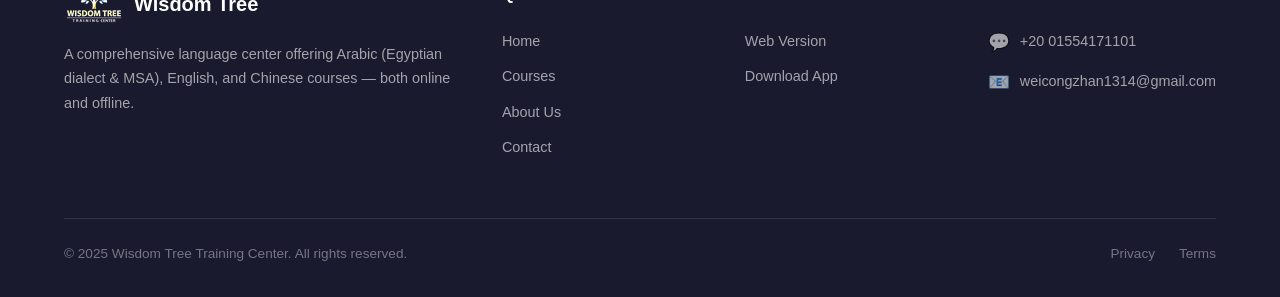
==== commit 855030d9: "交换阿赫兰·穆赫塔尔和 Hossam Mohamed 的位置 Made-with: Cursor" ====
--- a/index.html
+++ b/index.html
@@ -27,7 +27,7 @@
           <a href="index.html" class="active">EN</a>
           <a href="zh/index.html">中文</a>
         </div>
-        <a href="https://www.7wisdomtree.com" class="btn btn-primary nav-cta">Start Learning</a>
+        <a href="https://app.7wisdomtree.com" class="btn btn-primary nav-cta">Start Learning</a>
       </div>
       <div class="nav-toggle">
         <span></span><span></span><span></span>
@@ -39,7 +39,7 @@
       <a href="about.html">About</a>
       <a href="contact.html">Contact</a>
       <a href="zh/index.html">中文版</a>
-      <a href="https://www.7wisdomtree.com">Start Learning →</a>
+      <a href="https://app.7wisdomtree.com">Start Learning →</a>
     </div>
   </header>
 
@@ -55,8 +55,8 @@
           Egyptian dialect, Modern Standard Arabic, English, and Chinese — online platform plus in-person classes. Scientific methods and rich multimedia content for every language learner.
         </p>
         <div class="hero-actions">
-          <a href="https://www.7wisdomtree.com" class="btn btn-primary">Try Free →</a>
-          <a href="https://www.7wisdomtree.com/download" class="btn btn-outline">Download App</a>
+          <a href="https://app.7wisdomtree.com" class="btn btn-primary">Try Free →</a>
+          <a href="https://app.7wisdomtree.com/download" class="btn btn-outline">Download App</a>
         </div>
         <div class="hero-stats">
           <div class="hero-stat">
@@ -164,9 +164,9 @@
       <p class="section-subtitle">Experienced multilingual teachers guiding your language learning journey</p>
       <div class="teachers-grid">
         <div class="teacher-card"><div class="teacher-photo"><img src="images/teacher-1.jpg" alt="Mustafa Hussein Mohamed"></div><div class="teacher-info"><h3>Mustafa Hussein Mohamed</h3><div class="teacher-title">Arabic Language Instructor / Internationally Certified</div><p>Graduated from the Faculty of Arabic Studies at Al-Azhar University with a bachelor's degree in Arabic, having systematically studied language teaching methodologies. Holds a PPi professional training certificate and an international teaching license, making him one of the globally qualified instructors for teaching Arabic as a foreign language. With over three and a half years of teaching experience at language centers, international schools, and online platforms, he has long taught both Modern Standard Arabic and Egyptian dialect to children, teenagers, and adults. Skilled at teaching absolute beginners and improving spoken fluency, his classes emphasize interaction and practicality, using real-life scenarios to help students start speaking quickly. Proficient in English and Chinese communication, he is patient and meticulous in his teaching, and is highly regarded by his students.</p><div class="teacher-tags"><span class="teacher-tag">MSA</span><span class="teacher-tag">Egyptian Dialect</span><span class="teacher-tag">Beginner Friendly</span></div></div></div>
+        <div class="teacher-card"><div class="teacher-photo"><img src="images/teacher-4.jpg" alt="Hossam Mohamed"></div><div class="teacher-info"><h3>Hossam Mohamed</h3><div class="teacher-title">Senior Arabic Language Instructor</div><p>Graduated with distinction from the Faculty of Dar Al-Ulum at Cairo University, one of the most prestigious institutions for Arabic linguistics and Islamic studies. With over 9 years of Arabic teaching experience, he currently teaches at Wisdom Tree Center, specializing in Modern Standard Arabic (Fusha) and Egyptian dialect for non-native speakers — children, teenagers, and adults alike. Skilled at guiding absolute beginners through a systematic progression in listening, speaking, and reading, and at preparing students efficiently for international exams. Able to explain in English to help foreign students grasp course content. Employs multimedia and modern teaching tools, integrating language with real-life scenarios for a more engaging, practical, and effective learning experience. Focused on developing students' real communicative ability so they can start speaking Arabic quickly. Patient and clear in instruction, adept at sparking student interest and creating a relaxed yet productive classroom atmosphere.</p><div class="teacher-tags"><span class="teacher-tag">MSA</span><span class="teacher-tag">Egyptian Dialect</span><span class="teacher-tag">Beginner Friendly</span></div></div></div>
+        <div class="teacher-card"><div class="teacher-photo"><img src="images/teacher-3.jpg" alt="Amira Fawzy Mostafa"></div><div class="teacher-info"><h3>Amira Fawzy Mostafa</h3><div class="teacher-title">Senior Arabic Language Instructor</div><p>Graduated with honors from the Faculty of Arts at Ain Shams University, majoring in Arabic, with specialized training in Teaching Arabic as a Foreign Language. With over 10 years of teaching experience at international schools, language centers, and online platforms, she has taught Arabic to both native and non-native speakers from diverse cultural backgrounds, covering all levels from absolute beginner to advanced. Skilled in speaking practice and grammar instruction, she effectively builds students' vocabulary while placing special emphasis on pronunciation and phonological training to give beginners a solid foundation. Her classes use interactive and real-life teaching approaches to help students rapidly improve their expressive ability and confidence. Fluent in Arabic (native) and English, her teaching style is professional, patient, and meticulous, with a talent for motivating students to achieve excellent learning outcomes.</p><div class="teacher-tags"><span class="teacher-tag">Speaking Practice</span><span class="teacher-tag">Grammar</span><span class="teacher-tag">Pronunciation</span></div></div></div>
         <div class="teacher-card"><div class="teacher-photo"><img src="images/teacher-2.jpg" alt="Ahlan Mukhtar"></div><div class="teacher-info"><h3>Ahlan Mukhtar</h3><div class="teacher-title">Chinese & English Language Instructor</div><p>Graduated from the Faculty of Languages at Beni Suef University with over four years of Chinese teaching experience and extensive English teaching background. Delivers lessons with authentic pronunciation across both online and offline settings, with students ranging from children as young as 4 to advanced adult learners. Excels at systematically explaining English grammar in a clear, accessible way while focusing on speaking practice to help students build confidence and achieve fluency. Skilled at teaching absolute beginners and providing exam preparation with tailored learning plans. Emphasizes interactive, practical teaching that integrates language with real-life scenarios, leveraging Chinese proficiency to assist Chinese-speaking students more effectively. Patient, flexible, and adept at motivating continuous progress.</p><div class="teacher-tags"><span class="teacher-tag">Chinese Teaching</span><span class="teacher-tag">English Grammar</span><span class="teacher-tag">Beginner Friendly</span></div></div></div>
-        <div class="teacher-card"><div class="teacher-photo"><img src="images/teacher-3.jpg" alt="Amira Fawzy Mostafa"></div><div class="teacher-info"><h3>Amira Fawzy Mostafa</h3><div class="teacher-title">Senior Arabic Language Instructor</div><p>Graduated with honors from the Faculty of Arts at Ain Shams University, majoring in Arabic, with specialized training in Teaching Arabic as a Foreign Language. With over 10 years of teaching experience at international schools, language centers, and online platforms, she has taught Arabic to both native and non-native speakers from diverse cultural backgrounds, covering all levels from absolute beginner to advanced. Skilled in speaking practice and grammar instruction, she effectively builds students' vocabulary while placing special emphasis on pronunciation and phonological training to give beginners a solid foundation. Her classes use interactive and real-life teaching approaches to help students rapidly improve their expressive ability and confidence. Fluent in Arabic (native) and English, her teaching style is professional, patient, and meticulous, with a talent for motivating students to achieve excellent learning outcomes.</p><div class="teacher-tags"><span class="teacher-tag">Speaking Practice</span><span class="teacher-tag">Grammar</span><span class="teacher-tag">Pronunciation</span></div></div></div>
-        <div class="teacher-card"><div class="teacher-photo"><img src="images/teacher-4.jpg" alt="Hossam Mohamed"></div><div class="teacher-info"><h3>Hossam Mohamed</h3><div class="teacher-title">Senior Arabic Language Instructor</div><p>Graduated with distinction from the Faculty of Dar Al-Ulum at Cairo University, one of the most prestigious institutions for Arabic linguistics and Islamic studies. With over 9 years of Arabic teaching experience, he currently teaches at Wisdom Tree Center, specializing in Modern Standard Arabic (Fusha) and Egyptian dialect for non-native speakers — children, teenagers, and adults alike. Skilled at guiding absolute beginners through a systematic progression in listening, speaking, and reading, and at preparing students efficiently for international exams. Able to explain in English to help foreign students grasp course content. Employs multimedia and modern teaching tools, integrating language with real-life scenarios for a more engaging, practical, and effective learning experience. Focused on developing students' real communicative ability so they can start speaking Arabic quickly. Patient and clear in instruction, adept at sparking student interest and creating a relaxed yet productive classroom atmosphere.</p><div class="teacher-tags"><span class="teacher-tag">MSA</span><span class="teacher-tag">Egyptian Dialect</span><span class="teacher-tag">Beginner Friendly</span></div></div></div>
         <div class="teacher-card"><div class="teacher-photo"><img src="images/teacher-5.jpg" alt="Shimaa"></div><div class="teacher-info"><h3>Shimaa</h3><div class="teacher-title">Senior Arabic Language Instructor</div><p>Graduated from the Faculty of Dar Al-Ulum at Cairo University with a diploma in Teaching Arabic as a Foreign Language and related professional certifications. With over 7 years of Arabic teaching experience, her students come from Russia, Asia, Europe, and the Americas. She currently teaches at several renowned language centers and online platforms, as well as offering one-on-one lessons. She teaches both Modern Standard Arabic (Fusha) and Egyptian dialect, covering grammar, reading, writing, and everyday conversation for children, teenagers, and adults — from absolute beginner to advanced levels. She employs interactive and scenario-based teaching methods, combining real-life situations with multisensory practice to help students start speaking quickly. She focuses on building student confidence, emphasizing practical language skills, and is proficient with online teaching tools for remote instruction. Patient and meticulous in style, her classes are relaxed yet effective, and she is well-loved by students from around the world.</p><div class="teacher-tags"><span class="teacher-tag">MSA</span><span class="teacher-tag">Egyptian Dialect</span><span class="teacher-tag">International</span></div></div></div>
       </div>
     </div>
@@ -231,8 +231,8 @@
             <li><span class="check">✓</span> Syncs across web and mobile</li>
           </ul>
           <div class="download-buttons">
-            <a href="https://www.7wisdomtree.com/download" class="btn btn-accent">📱 Download Android App</a>
-            <a href="https://www.7wisdomtree.com" class="btn btn-white">🌐 Web Version</a>
+            <a href="https://app.7wisdomtree.com/download" class="btn btn-accent">📱 Download Android App</a>
+            <a href="https://app.7wisdomtree.com" class="btn btn-white">🌐 Web Version</a>
           </div>
         </div>
         <div class="download-phone">
@@ -255,7 +255,7 @@
     <div class="container">
       <h2>Ready to Start Learning?</h2>
       <p>Sign up free and try all course content — first 10 lessons are completely free</p>
-      <a href="https://www.7wisdomtree.com" class="btn btn-white">Start Free Learning →</a>
+      <a href="https://app.7wisdomtree.com" class="btn btn-white">Start Free Learning →</a>
     </div>
   </section>
 
@@ -282,8 +282,8 @@
         <div>
           <h4>Platform</h4>
           <ul class="footer-links">
-            <li><a href="https://www.7wisdomtree.com">Web Version</a></li>
-            <li><a href="https://www.7wisdomtree.com/download">Download App</a></li>
+            <li><a href="https://app.7wisdomtree.com">Web Version</a></li>
+            <li><a href="https://app.7wisdomtree.com/download">Download App</a></li>
           </ul>
         </div>
         <div>
@@ -301,8 +301,8 @@
       <div class="footer-bottom">
         <span>&copy; 2025 Wisdom Tree Training Center. All rights reserved.</span>
         <div class="footer-bottom-links">
-          <a href="https://www.7wisdomtree.com/privacy.html">Privacy</a>
-          <a href="https://www.7wisdomtree.com/terms.html">Terms</a>
+          <a href="https://app.7wisdomtree.com/privacy.html">Privacy</a>
+          <a href="https://app.7wisdomtree.com/terms.html">Terms</a>
         </div>
       </div>
     </div>
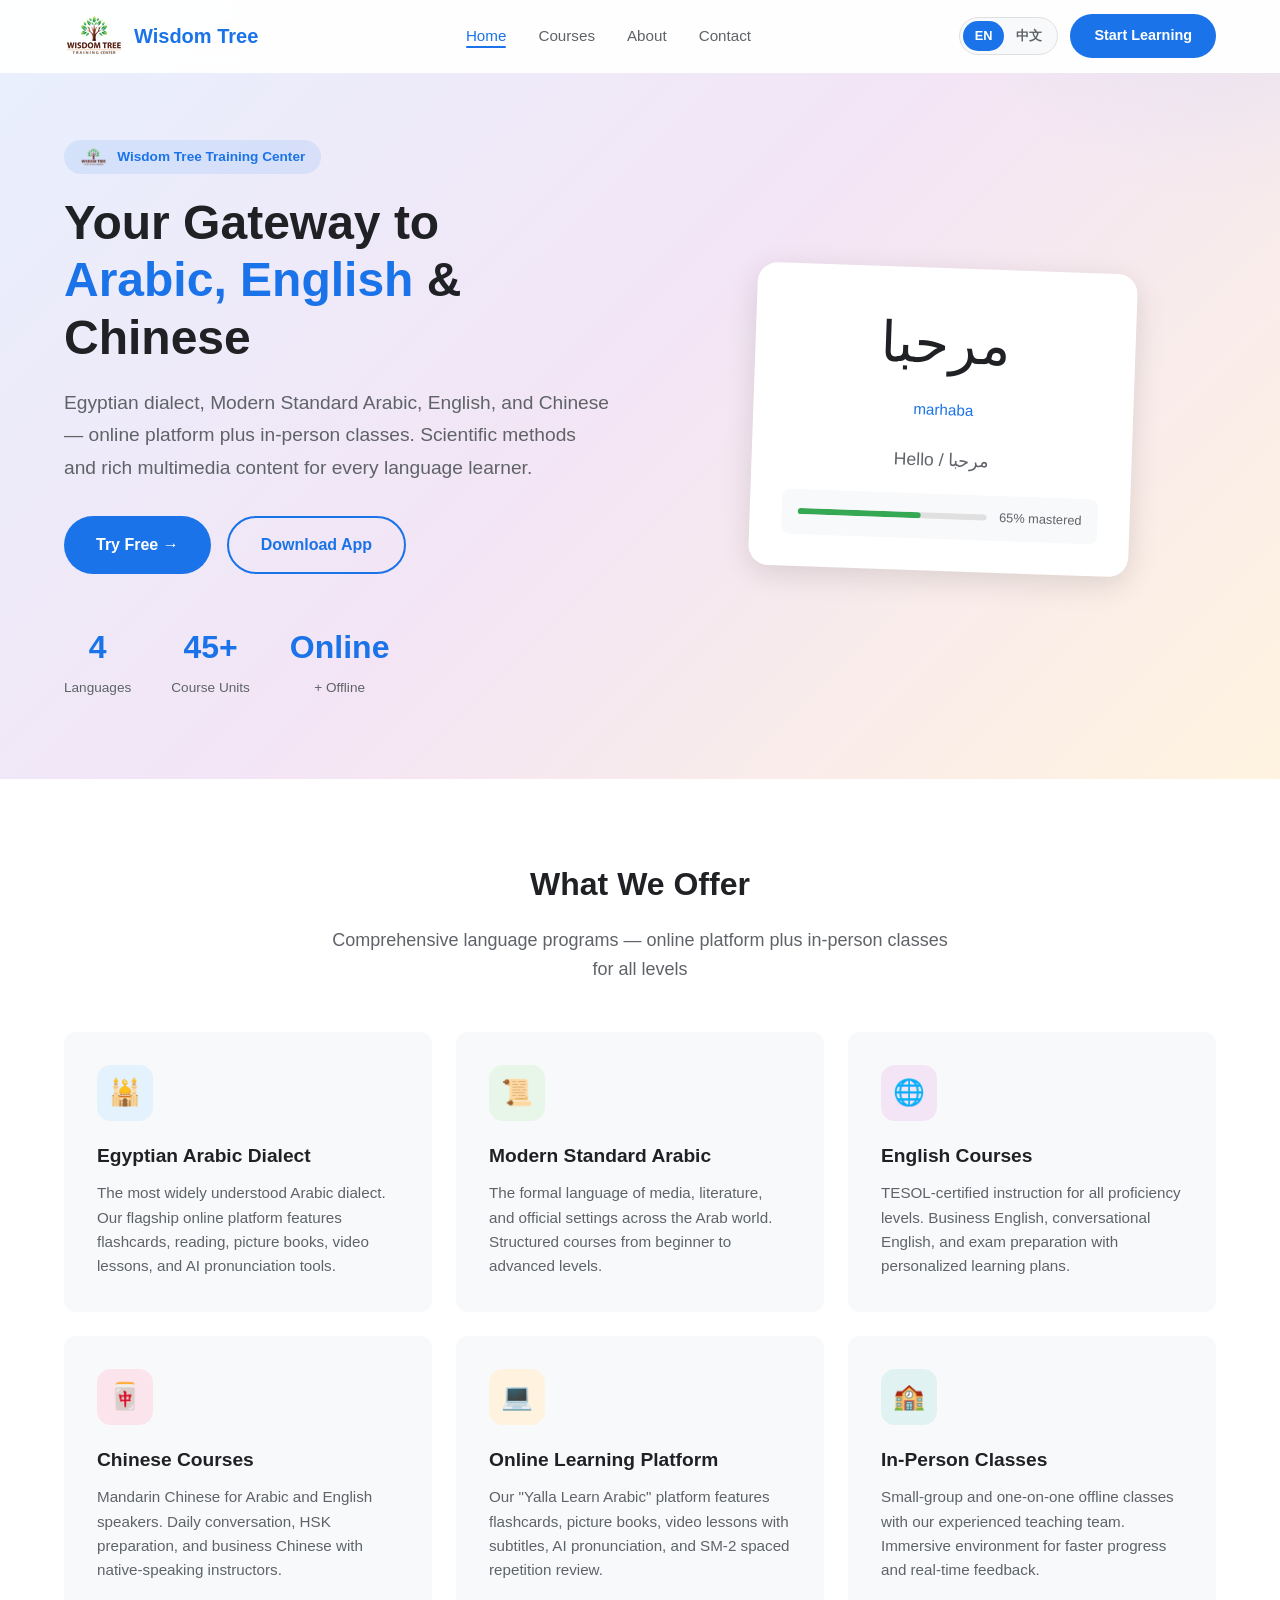
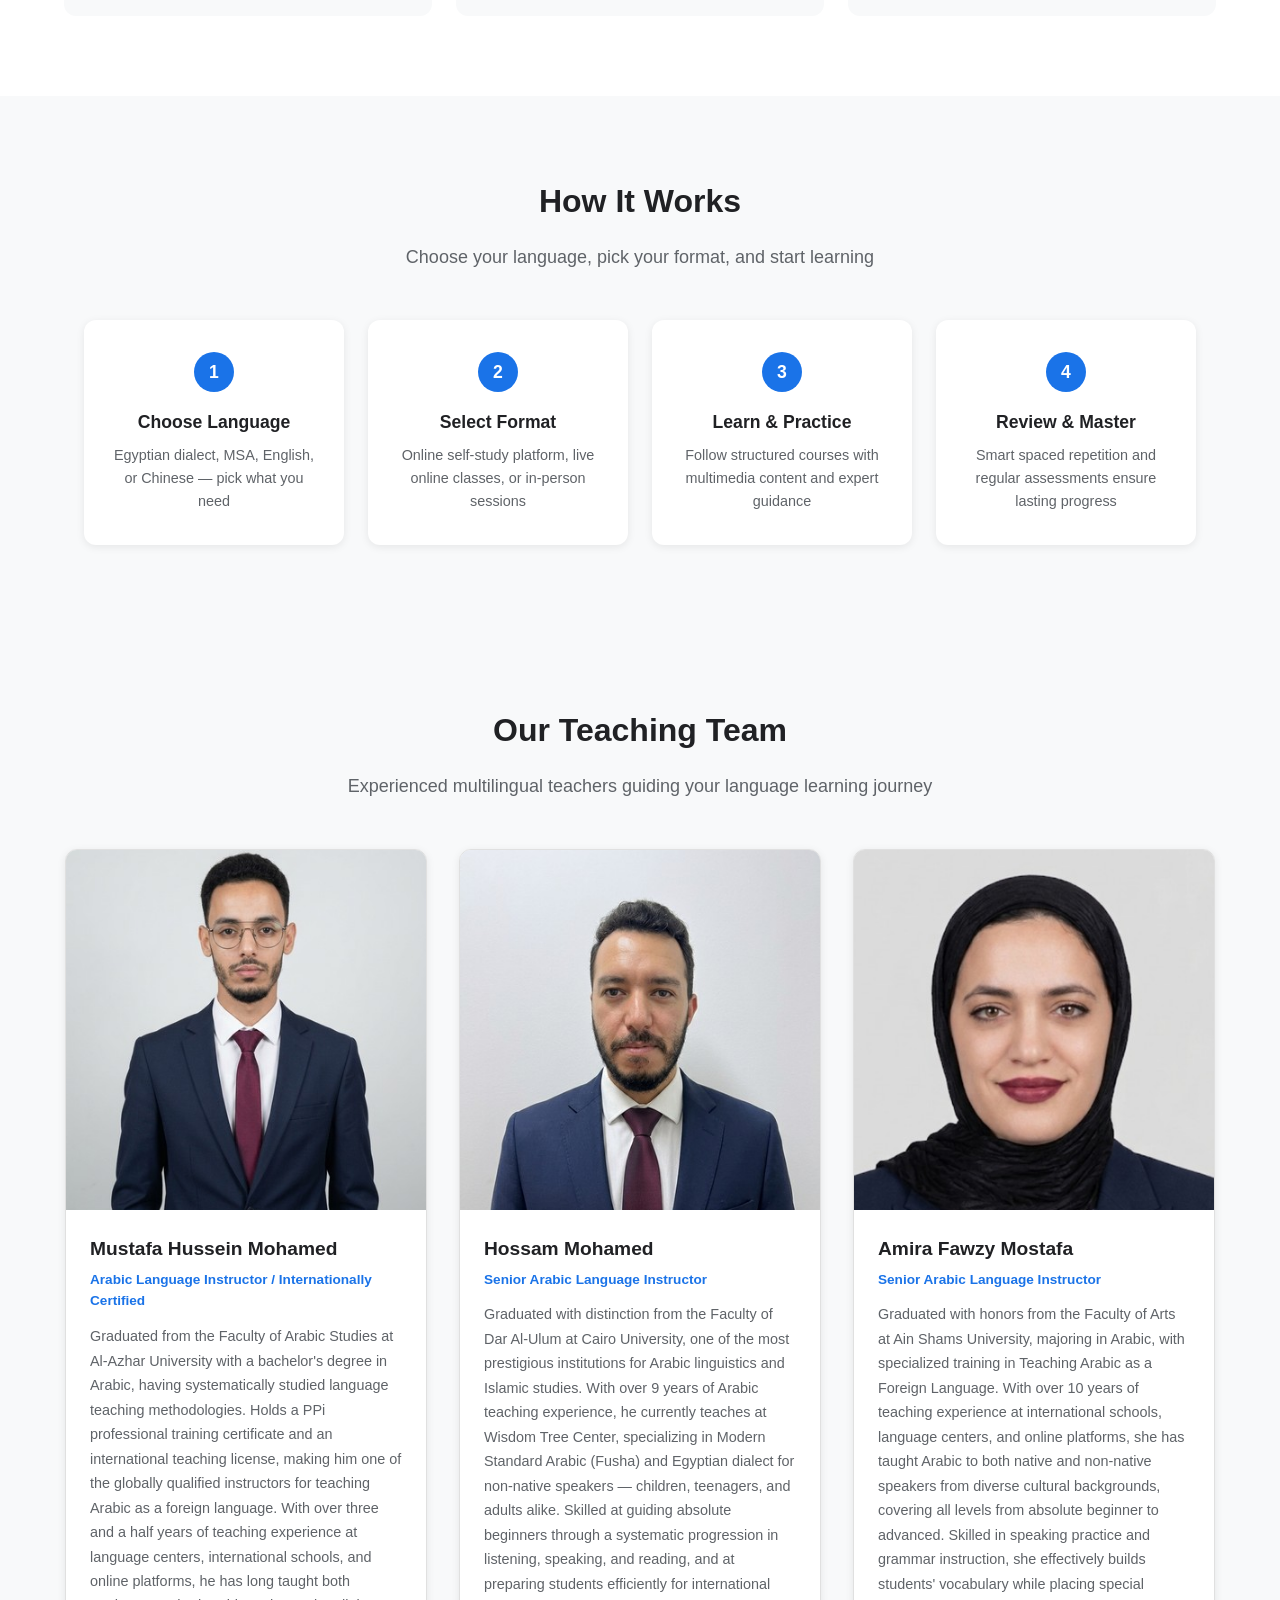
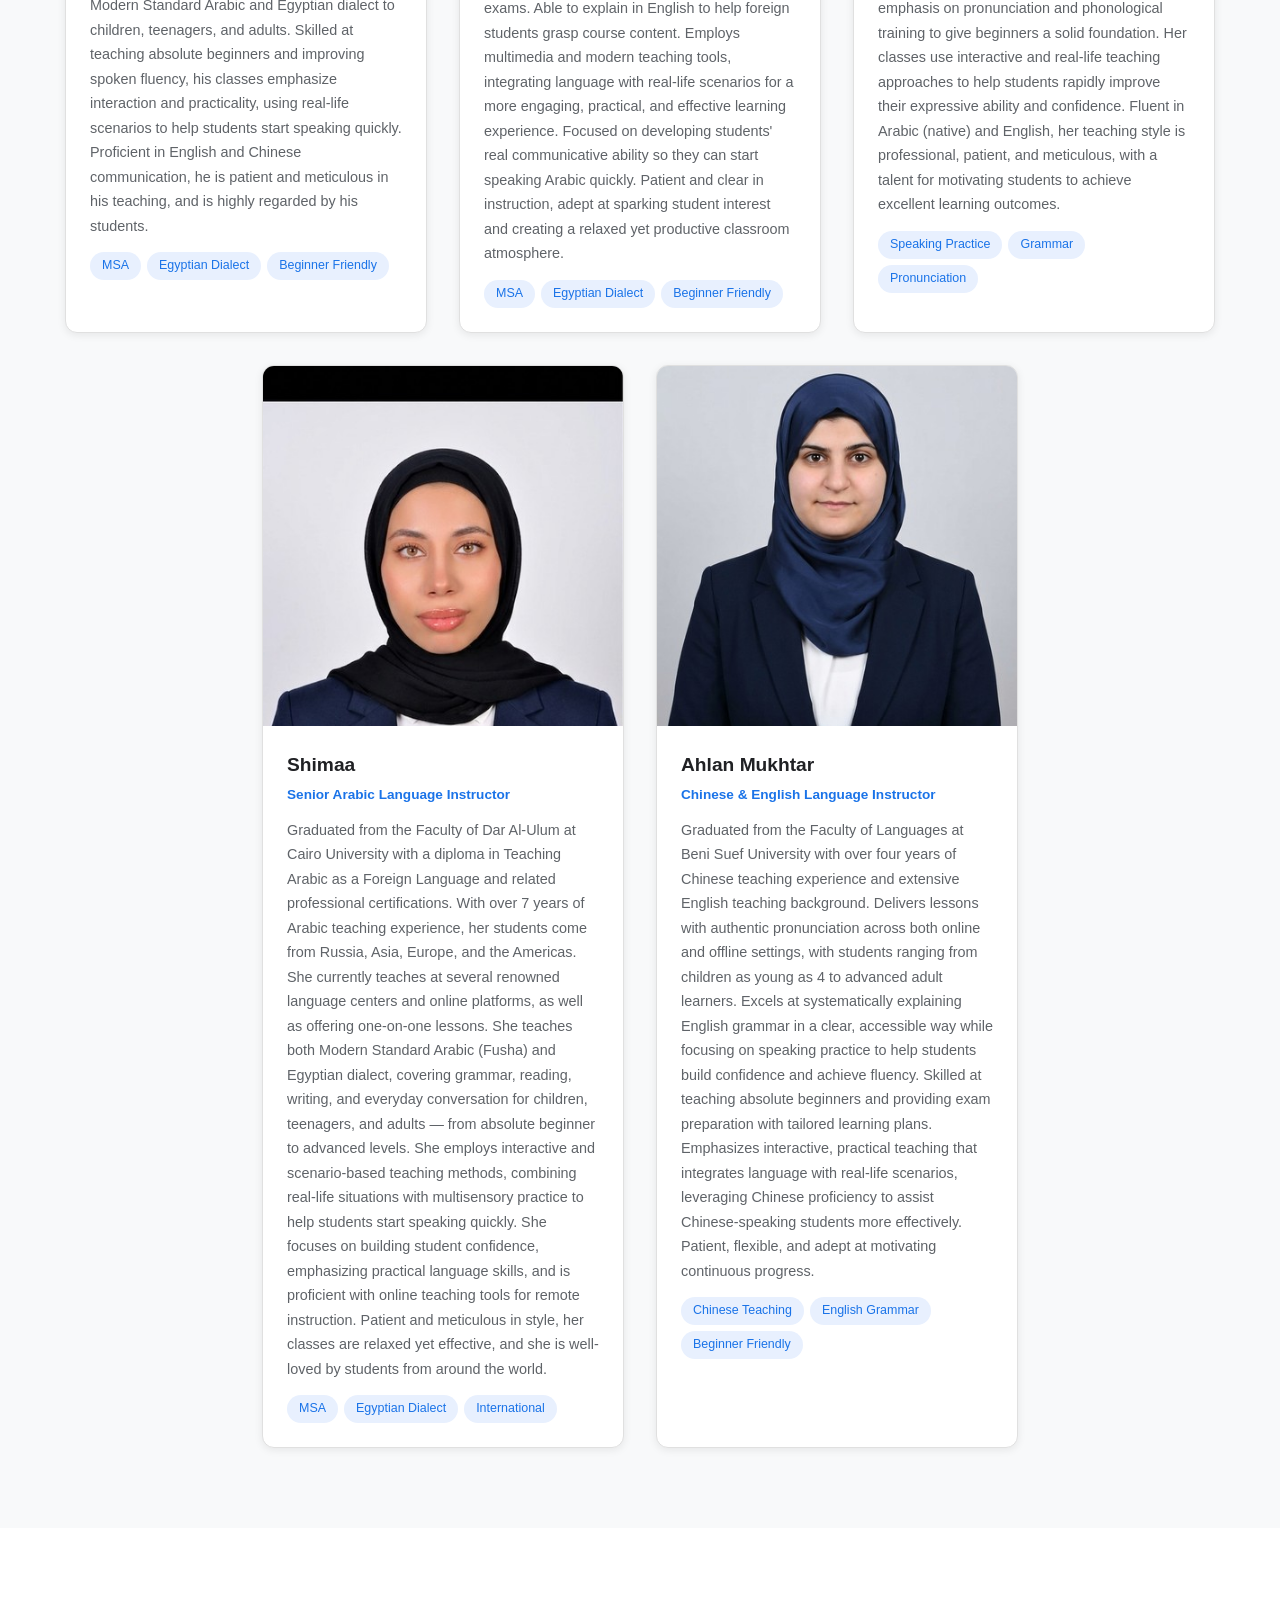
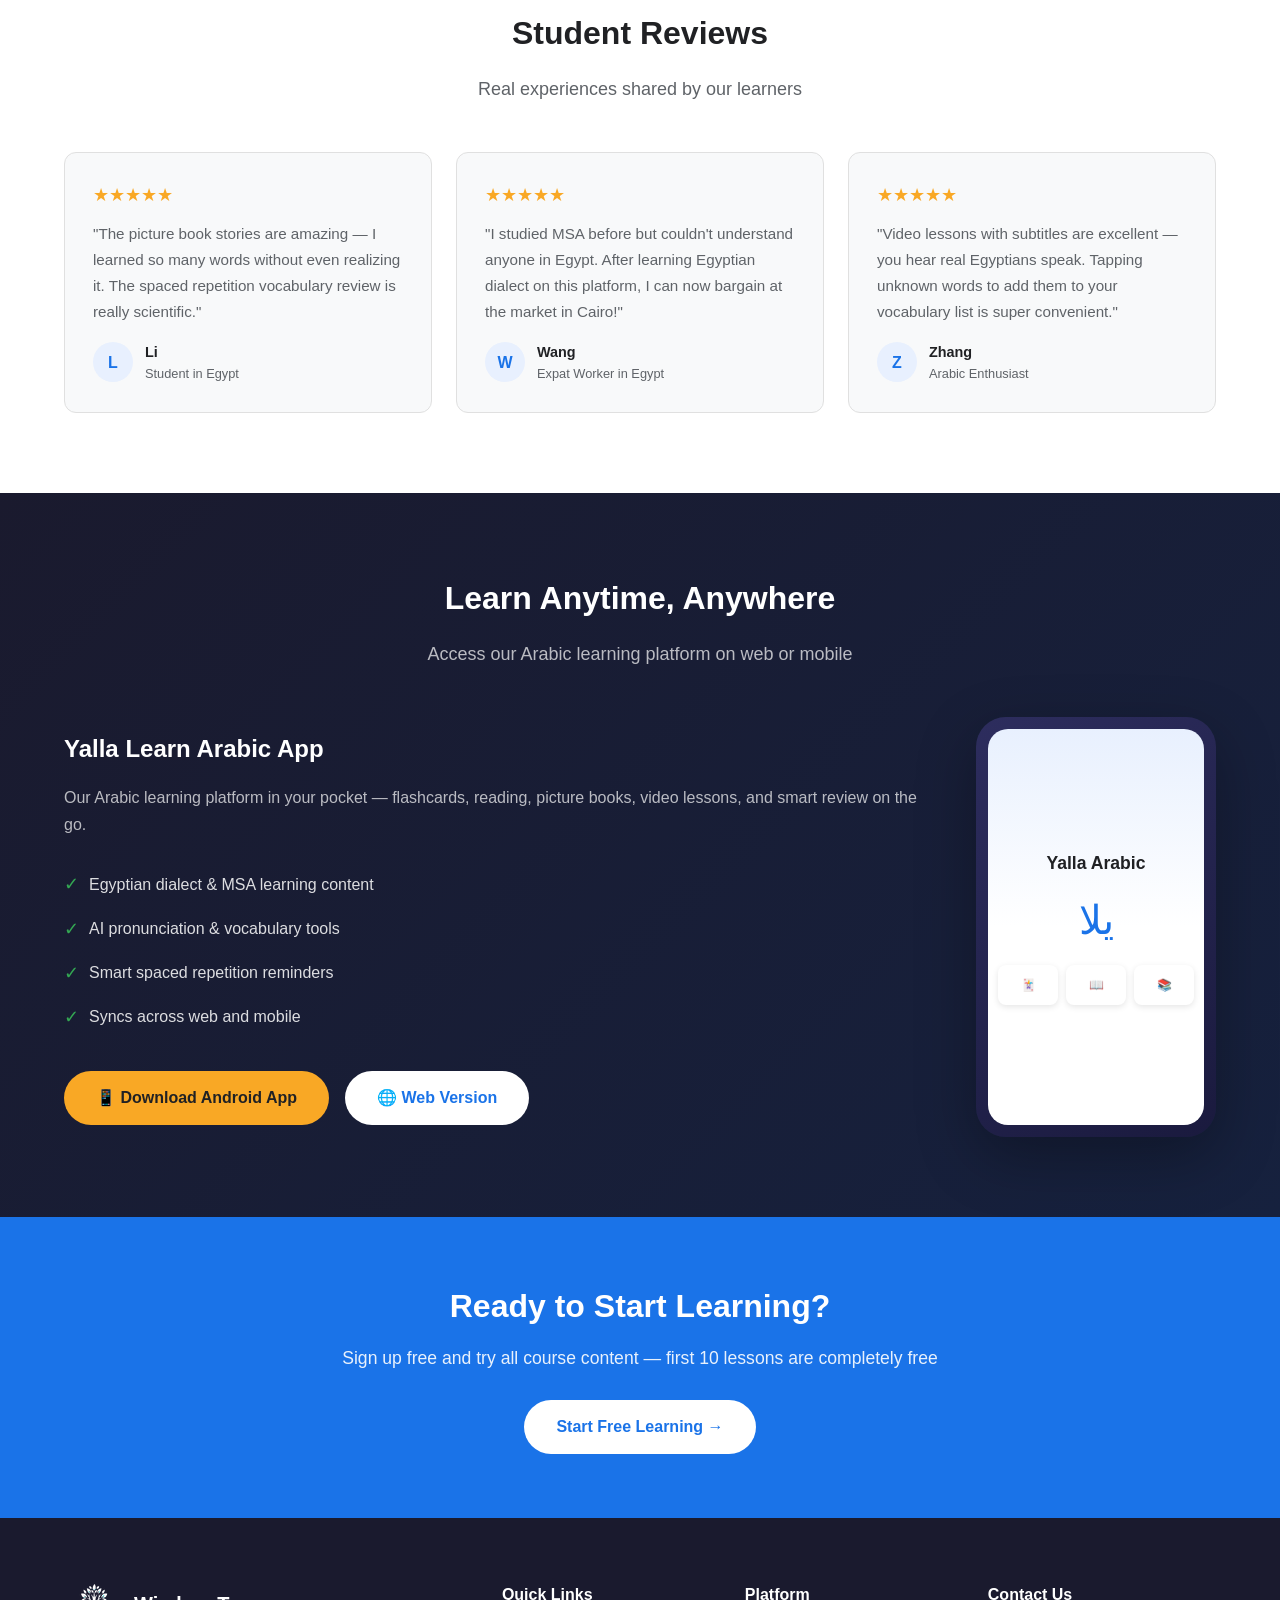
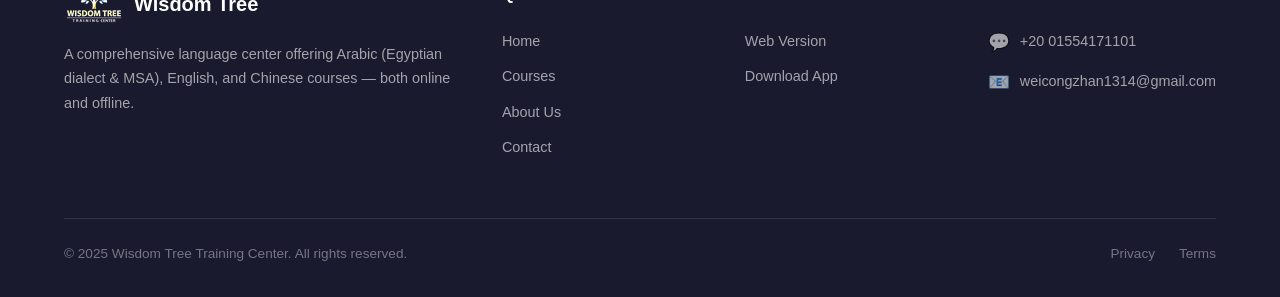
==== commit 180781ab: "交换 Shimaa 和阿赫兰·穆赫塔尔的位置 Made-with: Cursor" ====
--- a/index.html
+++ b/index.html
@@ -166,8 +166,8 @@
         <div class="teacher-card"><div class="teacher-photo"><img src="images/teacher-1.jpg" alt="Mustafa Hussein Mohamed"></div><div class="teacher-info"><h3>Mustafa Hussein Mohamed</h3><div class="teacher-title">Arabic Language Instructor / Internationally Certified</div><p>Graduated from the Faculty of Arabic Studies at Al-Azhar University with a bachelor's degree in Arabic, having systematically studied language teaching methodologies. Holds a PPi professional training certificate and an international teaching license, making him one of the globally qualified instructors for teaching Arabic as a foreign language. With over three and a half years of teaching experience at language centers, international schools, and online platforms, he has long taught both Modern Standard Arabic and Egyptian dialect to children, teenagers, and adults. Skilled at teaching absolute beginners and improving spoken fluency, his classes emphasize interaction and practicality, using real-life scenarios to help students start speaking quickly. Proficient in English and Chinese communication, he is patient and meticulous in his teaching, and is highly regarded by his students.</p><div class="teacher-tags"><span class="teacher-tag">MSA</span><span class="teacher-tag">Egyptian Dialect</span><span class="teacher-tag">Beginner Friendly</span></div></div></div>
         <div class="teacher-card"><div class="teacher-photo"><img src="images/teacher-4.jpg" alt="Hossam Mohamed"></div><div class="teacher-info"><h3>Hossam Mohamed</h3><div class="teacher-title">Senior Arabic Language Instructor</div><p>Graduated with distinction from the Faculty of Dar Al-Ulum at Cairo University, one of the most prestigious institutions for Arabic linguistics and Islamic studies. With over 9 years of Arabic teaching experience, he currently teaches at Wisdom Tree Center, specializing in Modern Standard Arabic (Fusha) and Egyptian dialect for non-native speakers — children, teenagers, and adults alike. Skilled at guiding absolute beginners through a systematic progression in listening, speaking, and reading, and at preparing students efficiently for international exams. Able to explain in English to help foreign students grasp course content. Employs multimedia and modern teaching tools, integrating language with real-life scenarios for a more engaging, practical, and effective learning experience. Focused on developing students' real communicative ability so they can start speaking Arabic quickly. Patient and clear in instruction, adept at sparking student interest and creating a relaxed yet productive classroom atmosphere.</p><div class="teacher-tags"><span class="teacher-tag">MSA</span><span class="teacher-tag">Egyptian Dialect</span><span class="teacher-tag">Beginner Friendly</span></div></div></div>
         <div class="teacher-card"><div class="teacher-photo"><img src="images/teacher-3.jpg" alt="Amira Fawzy Mostafa"></div><div class="teacher-info"><h3>Amira Fawzy Mostafa</h3><div class="teacher-title">Senior Arabic Language Instructor</div><p>Graduated with honors from the Faculty of Arts at Ain Shams University, majoring in Arabic, with specialized training in Teaching Arabic as a Foreign Language. With over 10 years of teaching experience at international schools, language centers, and online platforms, she has taught Arabic to both native and non-native speakers from diverse cultural backgrounds, covering all levels from absolute beginner to advanced. Skilled in speaking practice and grammar instruction, she effectively builds students' vocabulary while placing special emphasis on pronunciation and phonological training to give beginners a solid foundation. Her classes use interactive and real-life teaching approaches to help students rapidly improve their expressive ability and confidence. Fluent in Arabic (native) and English, her teaching style is professional, patient, and meticulous, with a talent for motivating students to achieve excellent learning outcomes.</p><div class="teacher-tags"><span class="teacher-tag">Speaking Practice</span><span class="teacher-tag">Grammar</span><span class="teacher-tag">Pronunciation</span></div></div></div>
+        <div class="teacher-card"><div class="teacher-photo"><img src="images/teacher-5.jpg" alt="Shimaa"></div><div class="teacher-info"><h3>Shimaa</h3><div class="teacher-title">Senior Arabic Language Instructor</div><p>Graduated from the Faculty of Dar Al-Ulum at Cairo University with a diploma in Teaching Arabic as a Foreign Language and related professional certifications. With over 7 years of Arabic teaching experience, her students come from Russia, Asia, Europe, and the Americas. She currently teaches at several renowned language centers and online platforms, as well as offering one-on-one lessons. She teaches both Modern Standard Arabic (Fusha) and Egyptian dialect, covering grammar, reading, writing, and everyday conversation for children, teenagers, and adults — from absolute beginner to advanced levels. She employs interactive and scenario-based teaching methods, combining real-life situations with multisensory practice to help students start speaking quickly. She focuses on building student confidence, emphasizing practical language skills, and is proficient with online teaching tools for remote instruction. Patient and meticulous in style, her classes are relaxed yet effective, and she is well-loved by students from around the world.</p><div class="teacher-tags"><span class="teacher-tag">MSA</span><span class="teacher-tag">Egyptian Dialect</span><span class="teacher-tag">International</span></div></div></div>
         <div class="teacher-card"><div class="teacher-photo"><img src="images/teacher-2.jpg" alt="Ahlan Mukhtar"></div><div class="teacher-info"><h3>Ahlan Mukhtar</h3><div class="teacher-title">Chinese & English Language Instructor</div><p>Graduated from the Faculty of Languages at Beni Suef University with over four years of Chinese teaching experience and extensive English teaching background. Delivers lessons with authentic pronunciation across both online and offline settings, with students ranging from children as young as 4 to advanced adult learners. Excels at systematically explaining English grammar in a clear, accessible way while focusing on speaking practice to help students build confidence and achieve fluency. Skilled at teaching absolute beginners and providing exam preparation with tailored learning plans. Emphasizes interactive, practical teaching that integrates language with real-life scenarios, leveraging Chinese proficiency to assist Chinese-speaking students more effectively. Patient, flexible, and adept at motivating continuous progress.</p><div class="teacher-tags"><span class="teacher-tag">Chinese Teaching</span><span class="teacher-tag">English Grammar</span><span class="teacher-tag">Beginner Friendly</span></div></div></div>
-        <div class="teacher-card"><div class="teacher-photo"><img src="images/teacher-5.jpg" alt="Shimaa"></div><div class="teacher-info"><h3>Shimaa</h3><div class="teacher-title">Senior Arabic Language Instructor</div><p>Graduated from the Faculty of Dar Al-Ulum at Cairo University with a diploma in Teaching Arabic as a Foreign Language and related professional certifications. With over 7 years of Arabic teaching experience, her students come from Russia, Asia, Europe, and the Americas. She currently teaches at several renowned language centers and online platforms, as well as offering one-on-one lessons. She teaches both Modern Standard Arabic (Fusha) and Egyptian dialect, covering grammar, reading, writing, and everyday conversation for children, teenagers, and adults — from absolute beginner to advanced levels. She employs interactive and scenario-based teaching methods, combining real-life situations with multisensory practice to help students start speaking quickly. She focuses on building student confidence, emphasizing practical language skills, and is proficient with online teaching tools for remote instruction. Patient and meticulous in style, her classes are relaxed yet effective, and she is well-loved by students from around the world.</p><div class="teacher-tags"><span class="teacher-tag">MSA</span><span class="teacher-tag">Egyptian Dialect</span><span class="teacher-tag">International</span></div></div></div>
       </div>
     </div>
   </section>
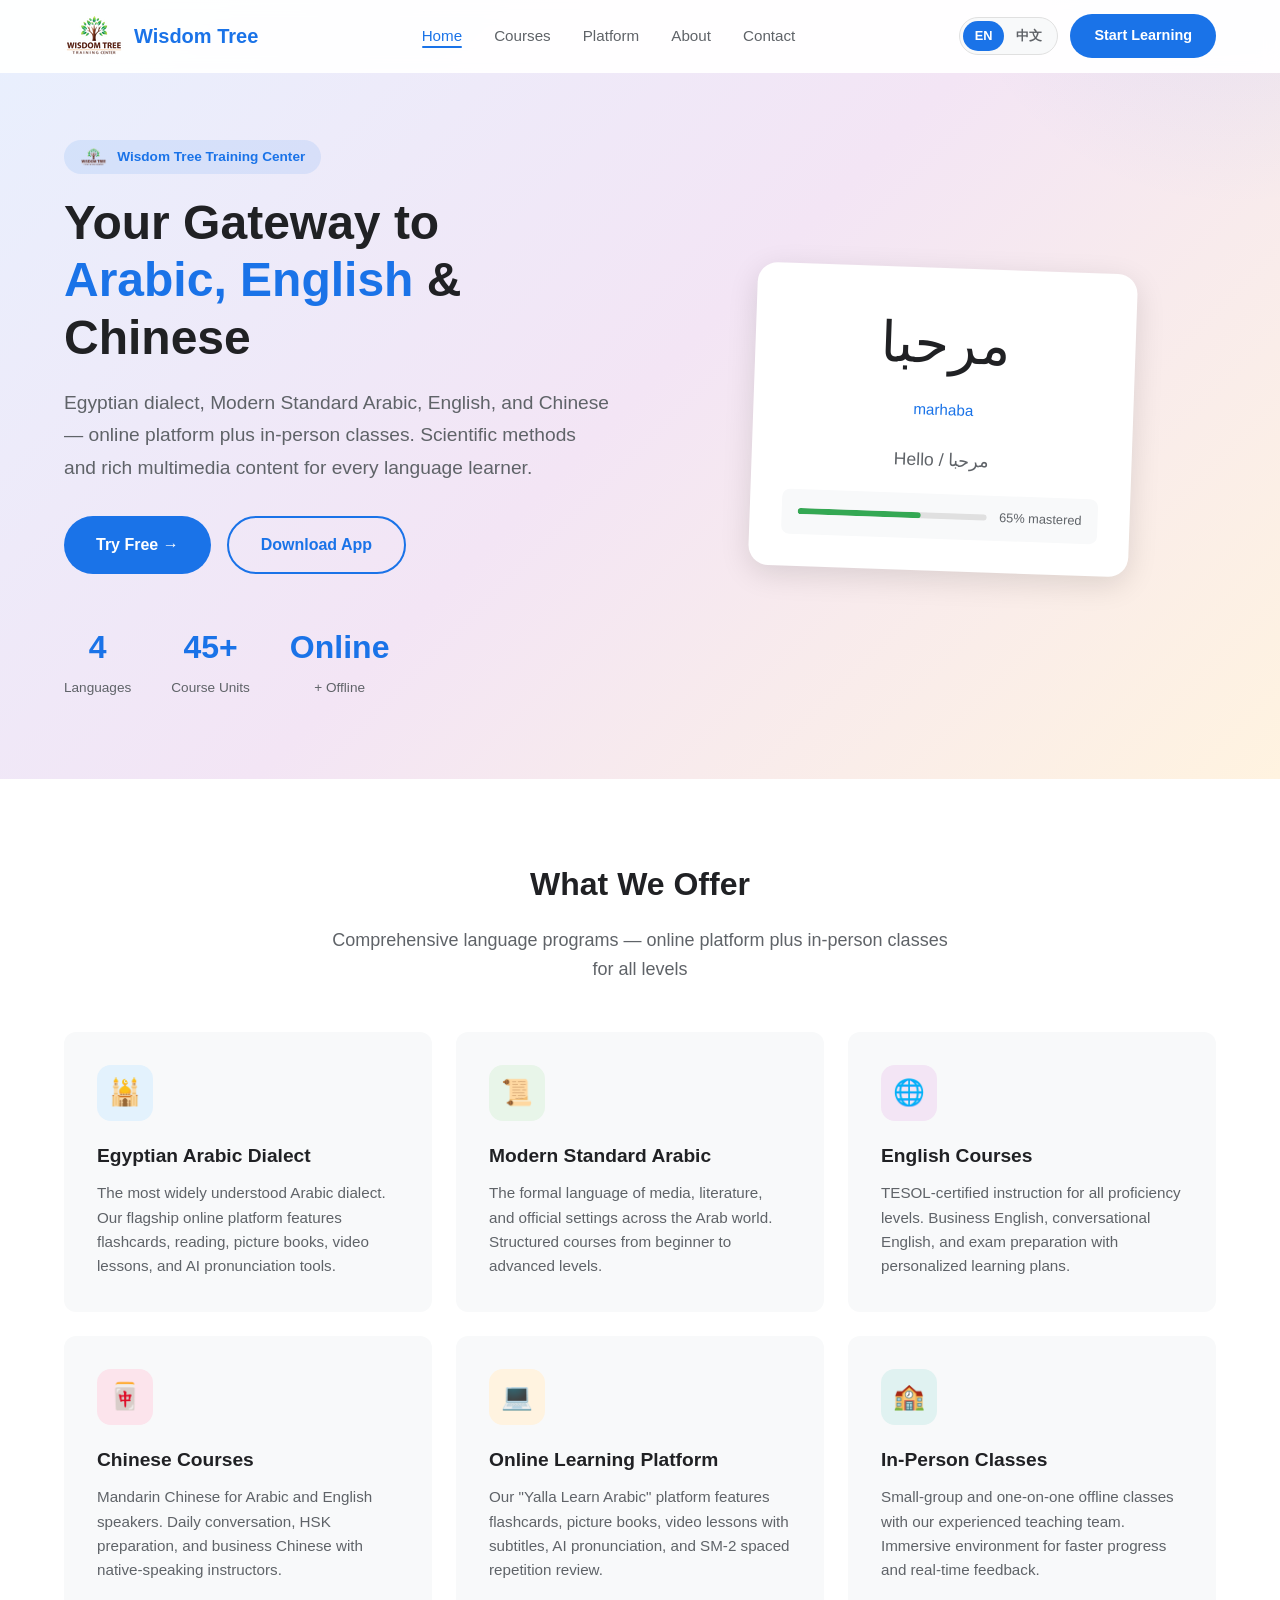
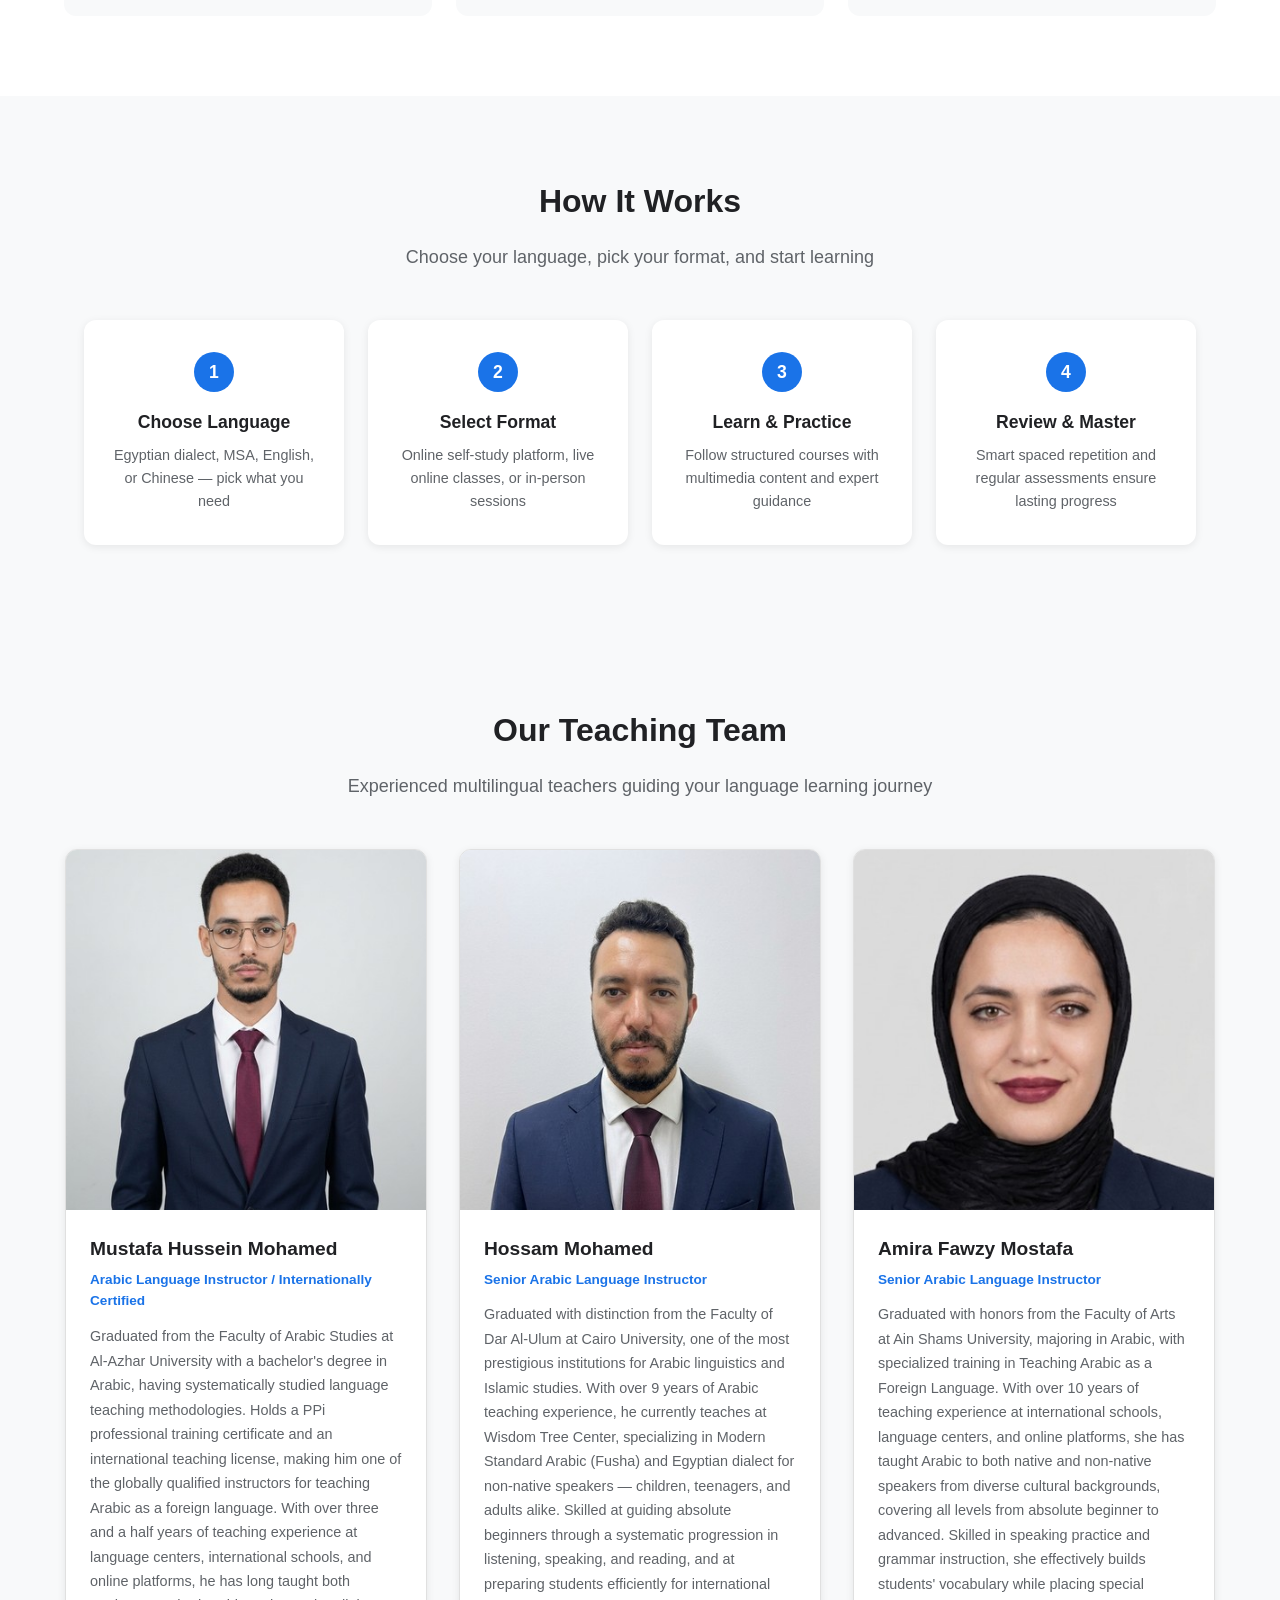
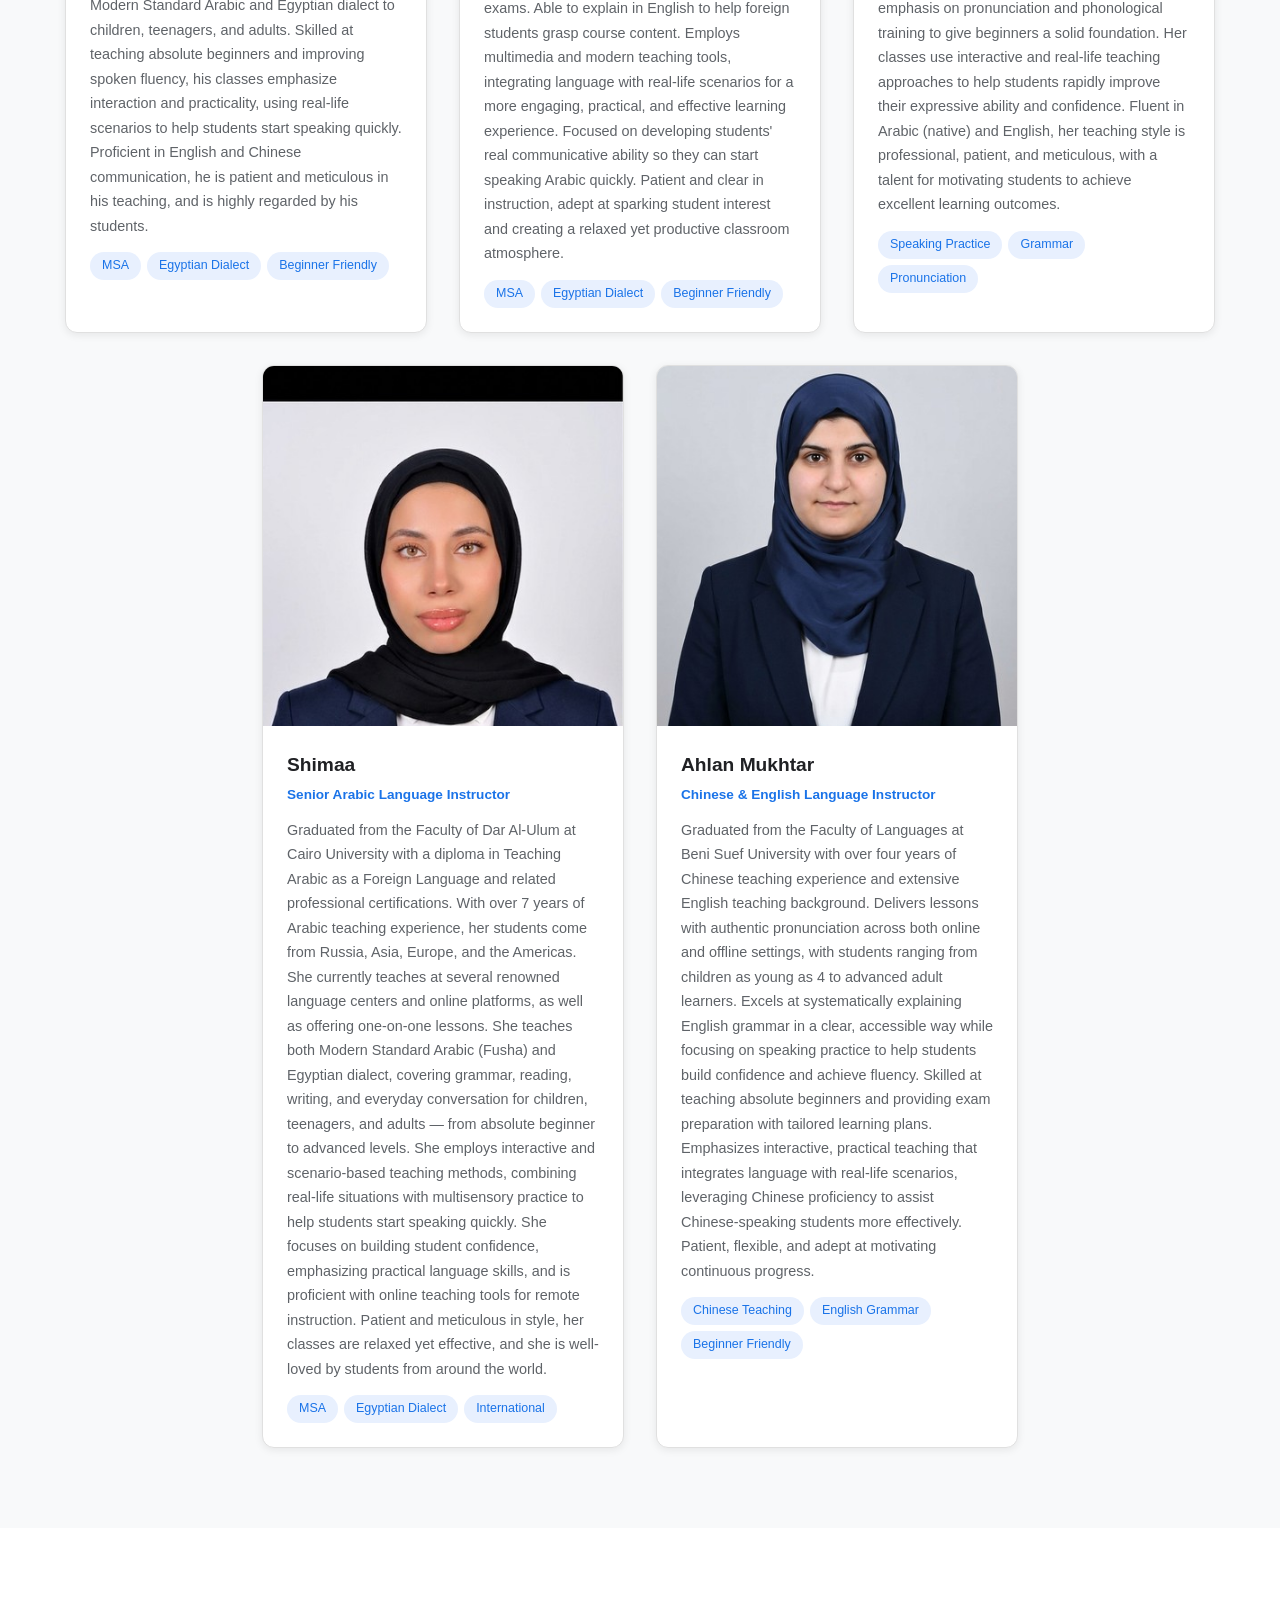
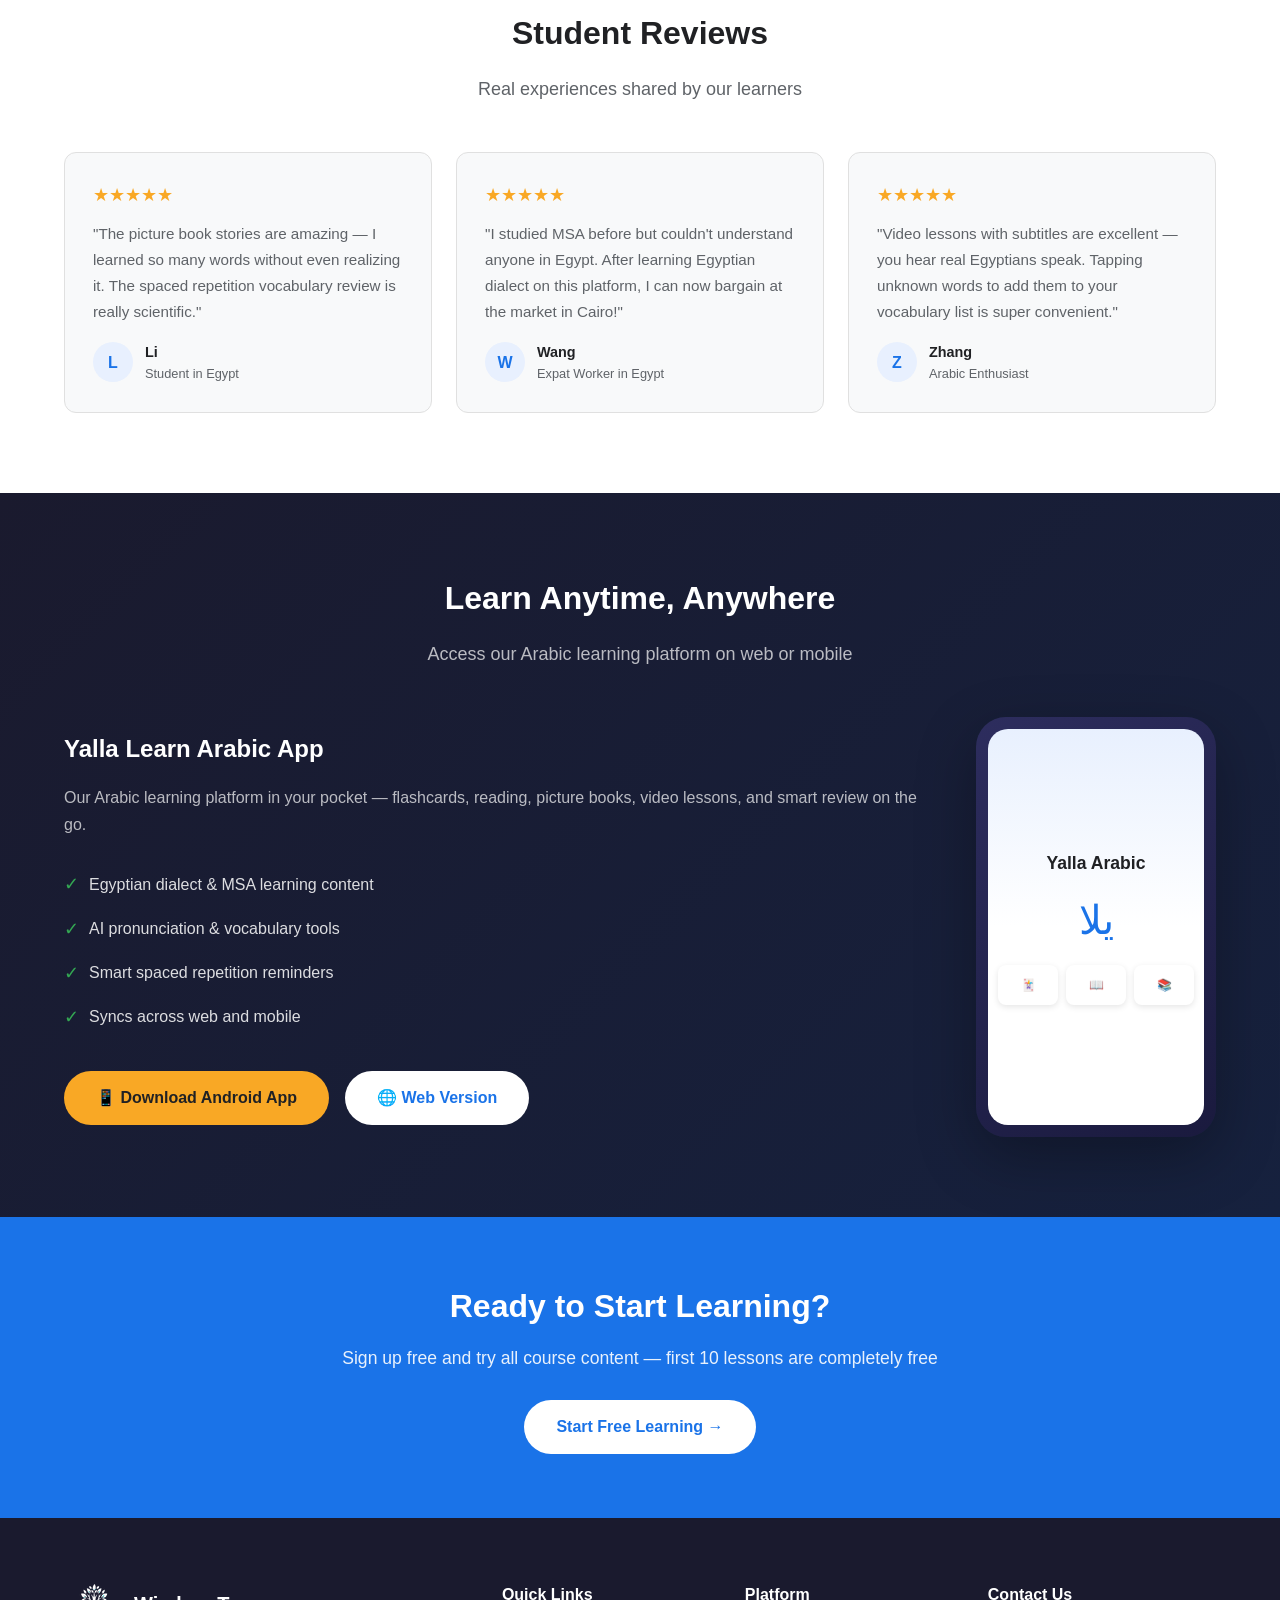
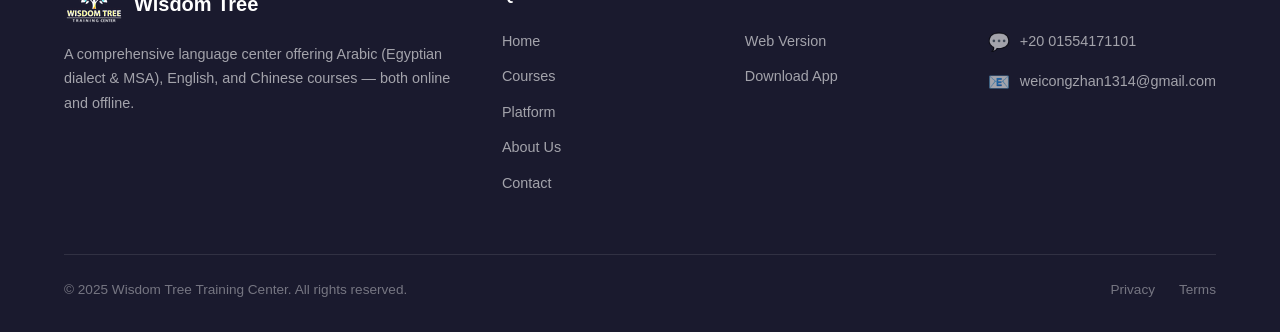
==== commit 3190e7ad: "新增学习平台介绍页面（中英文），含App截图展示 - 新增 platform.html 和 zh/platform.html - 展示单词卡、短文阅读、绘本、视频课、间隔复习等功能 - 所有页面导航栏" ====
--- a/index.html
+++ b/index.html
@@ -19,6 +19,7 @@
       <ul class="nav-links">
         <li><a href="index.html" class="active">Home</a></li>
         <li><a href="courses.html">Courses</a></li>
+        <li><a href="platform.html">Platform</a></li>
         <li><a href="about.html">About</a></li>
         <li><a href="contact.html">Contact</a></li>
       </ul>
@@ -36,6 +37,7 @@
     <div class="mobile-menu">
       <a href="index.html" class="active">Home</a>
       <a href="courses.html">Courses</a>
+      <a href="platform.html">Platform</a>
       <a href="about.html">About</a>
       <a href="contact.html">Contact</a>
       <a href="zh/index.html">中文版</a>
@@ -275,6 +277,7 @@
           <ul class="footer-links">
             <li><a href="index.html">Home</a></li>
             <li><a href="courses.html">Courses</a></li>
+            <li><a href="platform.html">Platform</a></li>
             <li><a href="about.html">About Us</a></li>
             <li><a href="contact.html">Contact</a></li>
           </ul>
--- a/css/style.css
+++ b/css/style.css
@@ -1310,3 +1310,101 @@
     font-size: 0.9rem;
   }
 }
+
+/* Platform page */
+.platform-feature {
+  display: flex;
+  align-items: center;
+  gap: 48px;
+  padding: 48px 0;
+}
+
+.platform-feature.reverse {
+  flex-direction: row-reverse;
+}
+
+.platform-feature-text {
+  flex: 1;
+  min-width: 280px;
+}
+
+.platform-feature-text h3 {
+  font-size: 1.6rem;
+  margin-bottom: 12px;
+  color: var(--text-primary);
+}
+
+.platform-feature-text .feature-subtitle {
+  font-size: 1rem;
+  color: var(--primary);
+  font-weight: 600;
+  margin-bottom: 8px;
+}
+
+.platform-feature-text p {
+  color: var(--text-secondary);
+  line-height: 1.7;
+  margin-bottom: 16px;
+}
+
+.platform-feature-text ul {
+  list-style: none;
+  padding: 0;
+}
+
+.platform-feature-text ul li {
+  padding: 6px 0;
+  color: var(--text-secondary);
+  display: flex;
+  align-items: flex-start;
+  gap: 8px;
+}
+
+.platform-feature-text ul li .check {
+  color: var(--primary);
+  font-weight: bold;
+  flex-shrink: 0;
+}
+
+.platform-screenshots {
+  flex: 1;
+  display: flex;
+  gap: 12px;
+  justify-content: center;
+  min-width: 280px;
+}
+
+.platform-screenshots img {
+  width: 100%;
+  max-width: 220px;
+  border-radius: 16px;
+  box-shadow: 0 8px 30px rgba(0,0,0,0.12);
+  border: 1px solid #e5e7eb;
+}
+
+.platform-screenshots.triple img {
+  max-width: 160px;
+}
+
+.platform-divider {
+  border: none;
+  border-top: 1px solid #e5e7eb;
+  margin: 0;
+}
+
+@media (max-width: 768px) {
+  .platform-feature,
+  .platform-feature.reverse {
+    flex-direction: column;
+    gap: 32px;
+    padding: 32px 0;
+  }
+
+  .platform-screenshots img {
+    max-width: 180px;
+  }
+
+  .platform-screenshots.triple img {
+    max-width: 130px;
+  }
+}
